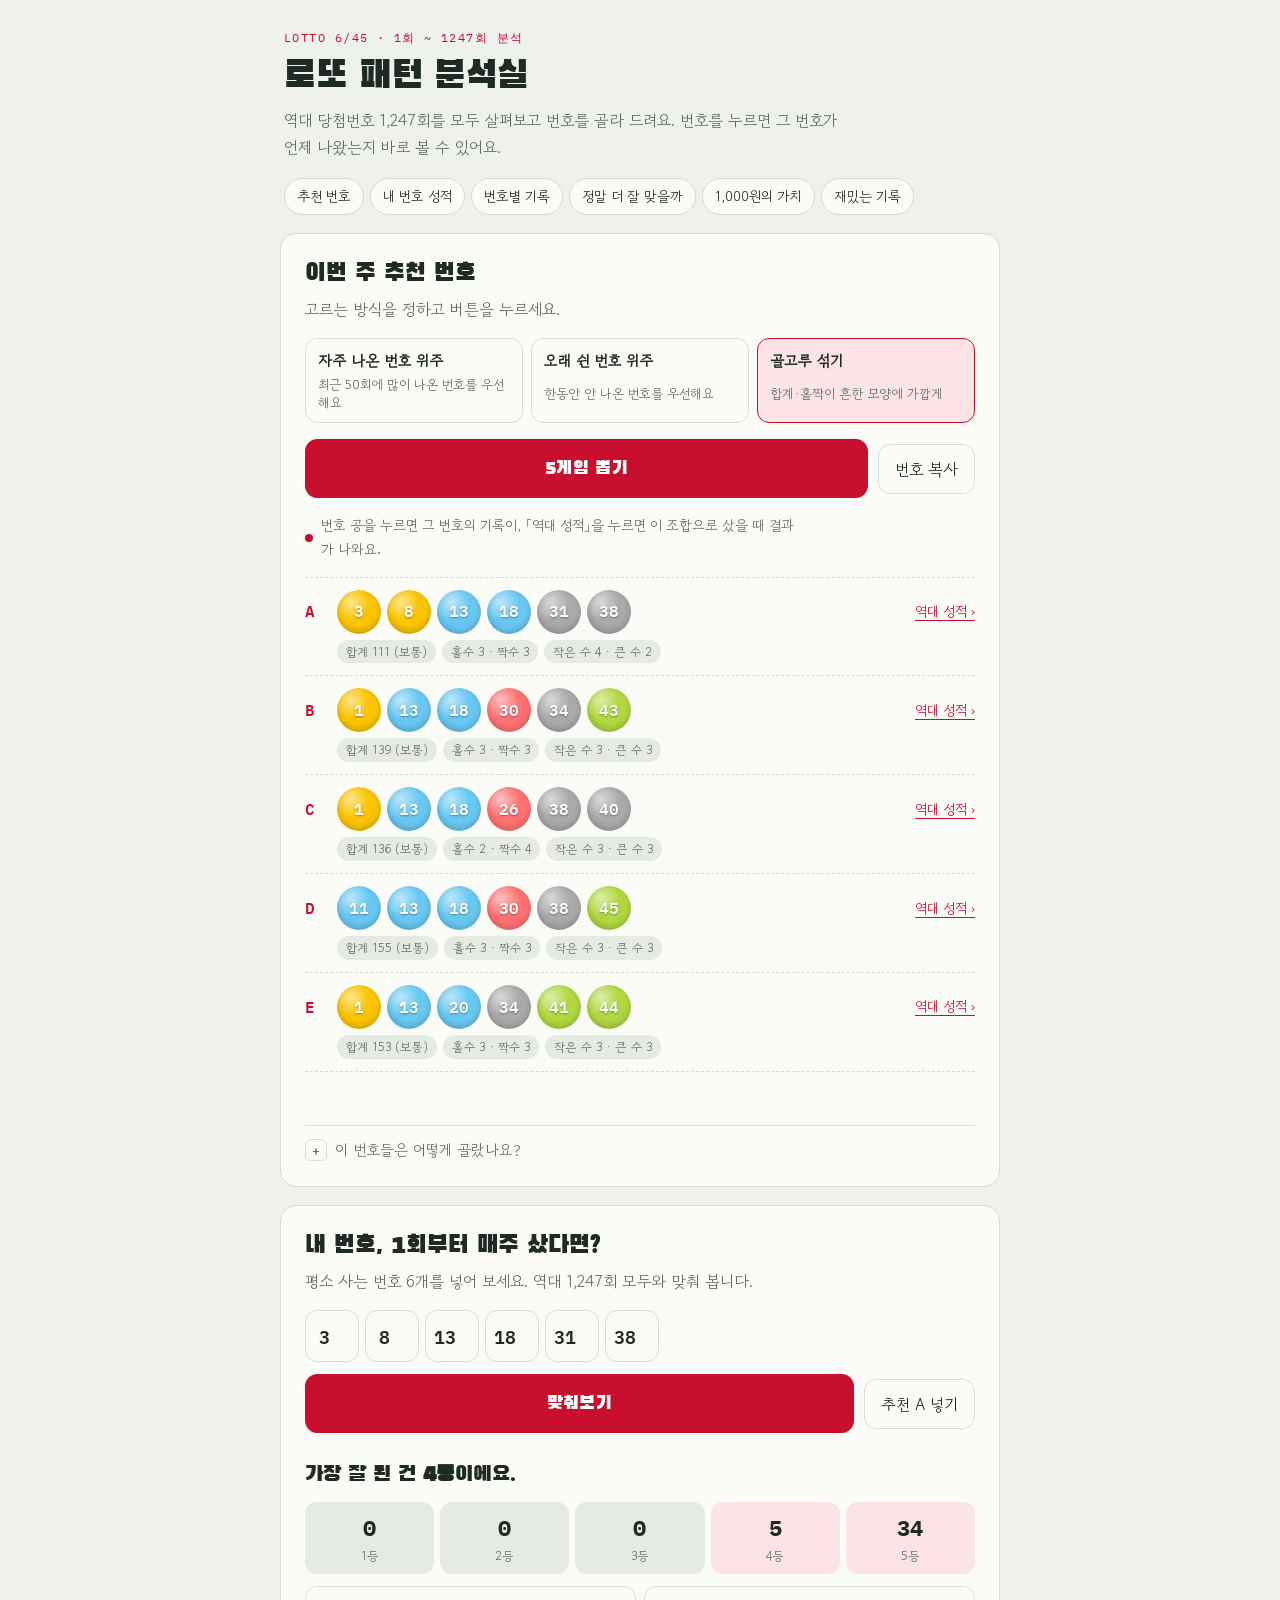
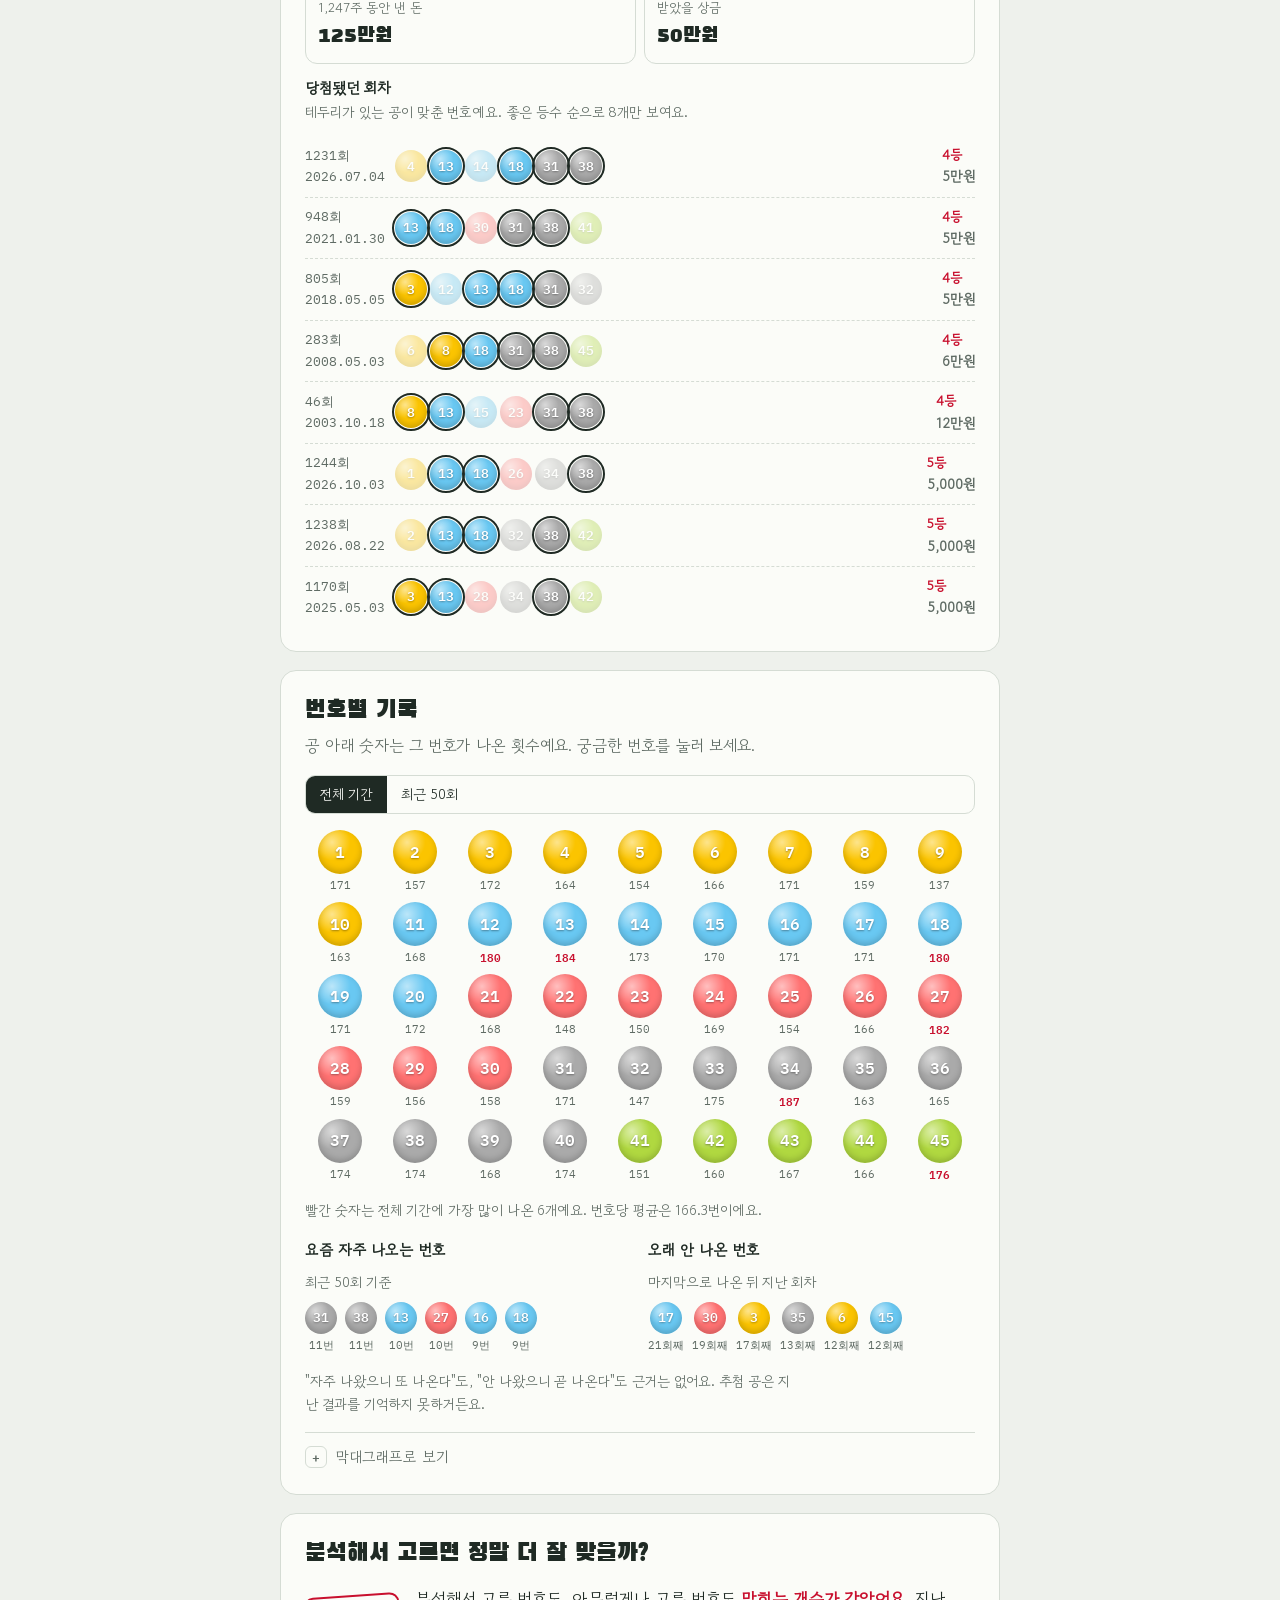
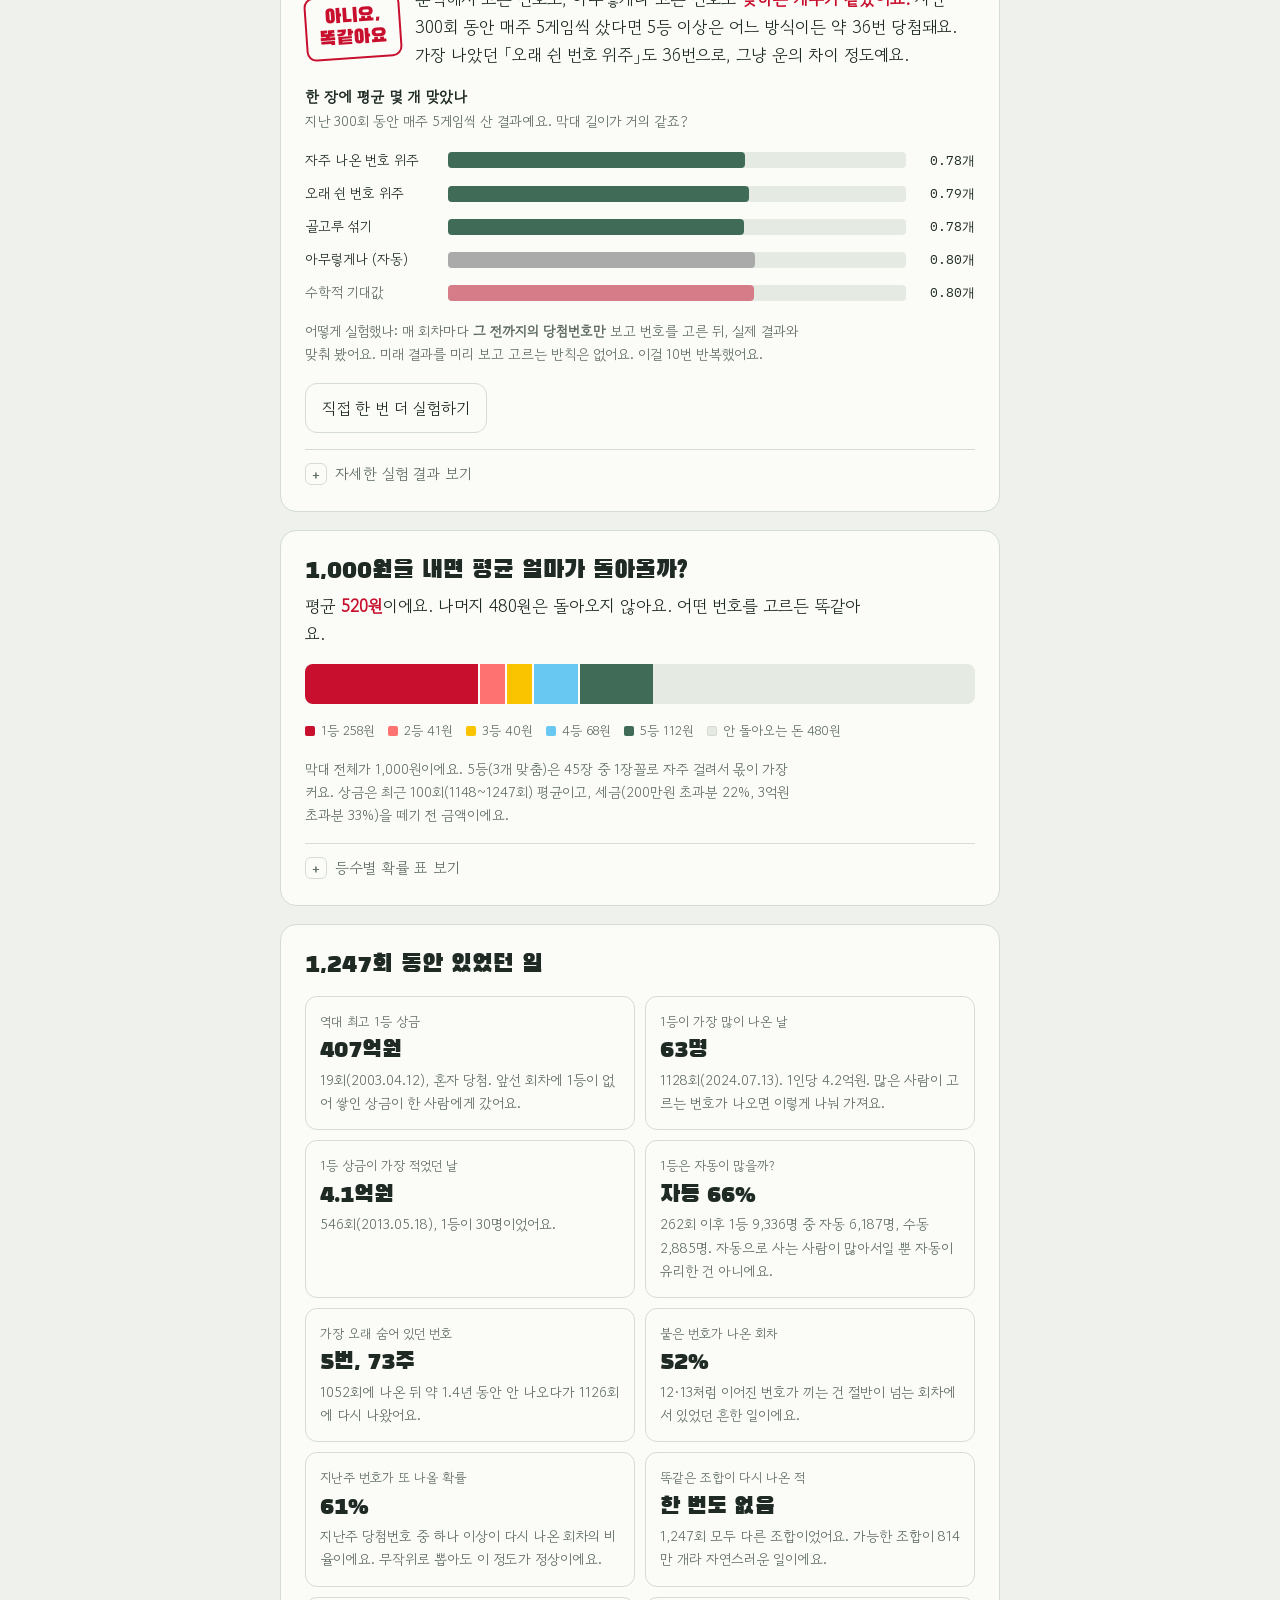
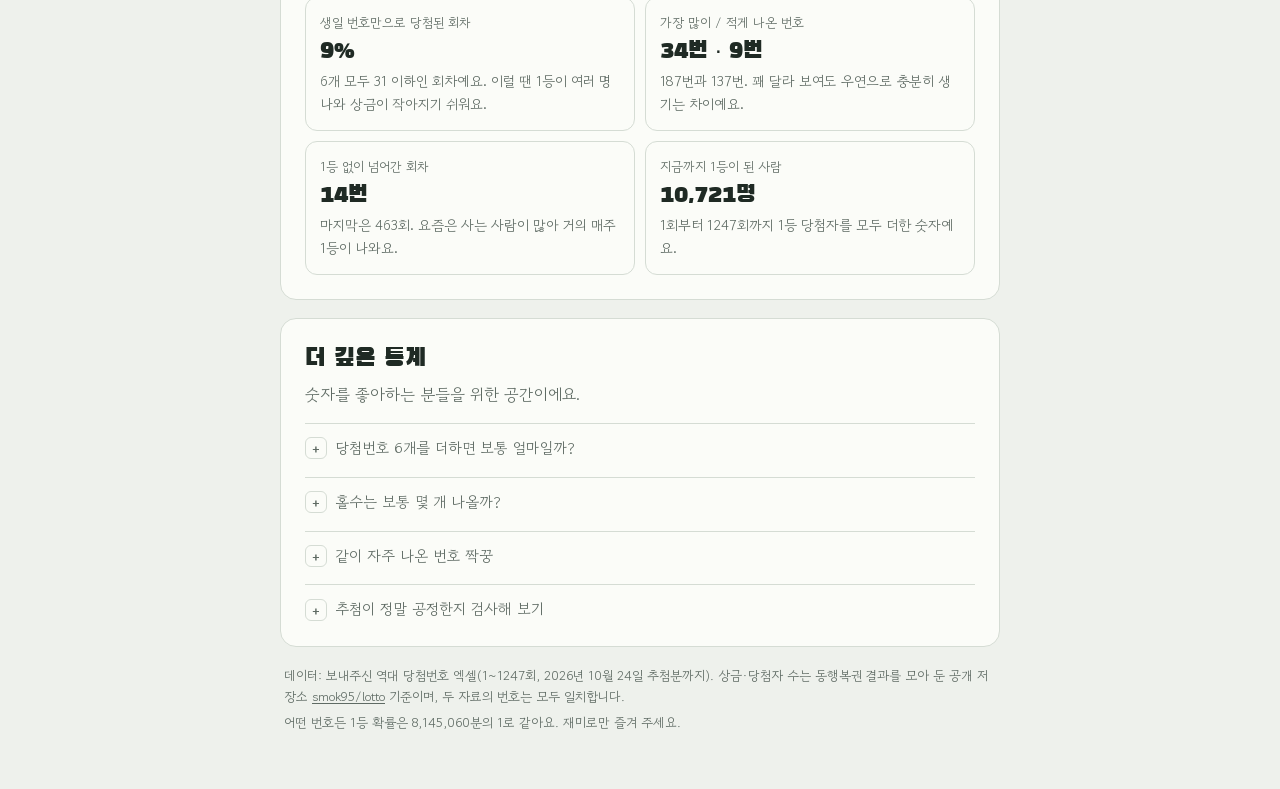
==== index.html @ dddb0ef0 "Replace lotto page with 로또 패턴 분석실 Co-Authored-By: Claude Opus 5.5 <noreply@anthropic.com>" ====
<!doctype html>
<html lang="ko">
<head>
<meta charset="utf-8">
<meta name="viewport" content="width=device-width, initial-scale=1, viewport-fit=cover">
<title>로또 패턴 분석실</title>
<link rel="preconnect" href="https://fonts.googleapis.com">
<link rel="stylesheet" href="https://fonts.googleapis.com/css2?family=Black+Han+Sans&family=Gowun+Dodum&family=IBM+Plex+Mono:wght@500;600&display=swap">
<style>
  /* Layout: one column of lottery-slip cards. 질문형 제목 → 한 줄 답 → 그림 → "자세히" 접기. 번호를 누르면 아래에서 기록 시트가 올라옴 */
  :root {
    --bg: #eef1ec;
    --paper: #fbfcf8;
    --ink: #1f2a24;
    --muted: #5f6b64;
    --line: #d5dcd4;
    --soft: #e5eae3;
    --accent: #c8102e;
    --accent-soft: #fbe3e6;
    --bar: #3f6b57;
    --band: #cfd8cf;
    --scrim: rgba(20, 26, 23, .45);
    --ball-1: #fbc400;  /* 1~10 */
    --ball-2: #69c8f2;  /* 11~20 */
    --ball-3: #ff7272;  /* 21~30 */
    --ball-4: #aaaaaa;  /* 31~40 */
    --ball-5: #b0d840;  /* 41~45 */
    --ball-ink: #ffffff;
    --font-display: "Black Han Sans", "Apple SD Gothic Neo", "Malgun Gothic", sans-serif;
    --font-body: "Gowun Dodum", "Apple SD Gothic Neo", "Malgun Gothic", sans-serif;
    --font-mono: "IBM Plex Mono", ui-monospace, Menlo, monospace;
  }
  @media (prefers-color-scheme: dark) {
    :root:not([data-theme="light"]) {
      --bg: #141a17; --paper: #1d2521; --ink: #e7ece8; --muted: #a0aca5;
      --line: #33403a; --soft: #27312c; --accent: #ff5a6e; --accent-soft: #3a2228; --bar: #7fb79b; --band: #34423b;
      --scrim: rgba(0, 0, 0, .6); color-scheme: dark;
    }
  }
  :root[data-theme="dark"] {
    --bg: #141a17; --paper: #1d2521; --ink: #e7ece8; --muted: #a0aca5;
    --line: #33403a; --soft: #27312c; --accent: #ff5a6e; --accent-soft: #3a2228; --bar: #7fb79b; --band: #34423b;
    --scrim: rgba(0, 0, 0, .6); color-scheme: dark;
  }
  * { box-sizing: border-box; }
  :root { padding-top: env(safe-area-inset-top, 0px); padding-bottom: env(safe-area-inset-bottom, 0px); }
  body { margin: 0; }
  img { max-width: 100%; }
  [hidden] { display: none !important; }
  html { scroll-behavior: smooth; }
  @media (prefers-reduced-motion: reduce) { html { scroll-behavior: auto; } }
  body {
    background: var(--bg); color: var(--ink);
    font-family: var(--font-body); font-size: 16px; line-height: 1.65;
    padding-block: 28px 56px;
    padding-left: max(16px, env(safe-area-inset-left, 0px));
    padding-right: max(16px, env(safe-area-inset-right, 0px));
  }
  main { max-width: 720px; margin: 0 auto; display: grid; gap: 18px; }
  section.card {
    background: var(--paper); border: 1px solid var(--line); border-radius: 16px;
    padding: 24px; display: grid; gap: 16px; min-width: 0; scroll-margin-top: 16px;
  }
  header.top { display: grid; gap: 8px; padding: 0 4px; }
  .eyebrow { font-family: var(--font-mono); font-size: 12px; letter-spacing: .12em; color: var(--accent); }
  h1 { font-family: var(--font-display); font-weight: 400; font-size: 38px; line-height: 1.15; margin: 0; text-wrap: balance; }
  h2 { font-family: var(--font-display); font-weight: 400; font-size: 25px; line-height: 1.25; margin: 0; text-wrap: balance; }
  h3 { font-size: 15px; margin: 0; font-weight: 700; }
  p { margin: 0; max-width: 62ch; }
  .sub { color: var(--muted); }
  .small { font-size: 14px; color: var(--muted); }
  .head { display: grid; gap: 6px; }
  .answer { font-size: 17px; }
  .answer b { color: var(--accent); }

  nav.quick { display: flex; gap: 6px; flex-wrap: wrap; padding: 0 4px; }
  nav.quick a {
    font-size: 14px; text-decoration: none; color: var(--ink); background: var(--paper);
    border: 1px solid var(--line); border-radius: 999px; padding: 6px 12px;
  }
  nav.quick a:hover { border-color: var(--ink); }

  /* 공 */
  .ball {
    width: 44px; height: 44px; border-radius: 50%; flex: none; border: 0; padding: 0;
    display: grid; place-items: center;
    font-family: var(--font-mono); font-weight: 600; font-size: 16px;
    color: var(--ball-ink); text-shadow: 0 1px 2px rgba(0,0,0,.35);
    background: radial-gradient(circle at 32% 28%, rgba(255,255,255,.55), transparent 42%), var(--c);
    box-shadow: inset 0 -3px 6px rgba(0,0,0,.18);
    font-variant-numeric: tabular-nums;
  }
  button.ball { cursor: pointer; transition: transform .12s; }
  button.ball:hover { transform: translateY(-2px); }
  button.ball:focus-visible { outline: 3px solid var(--ink); outline-offset: 2px; }
  .ball.sm { width: 32px; height: 32px; font-size: 13px; }
  .ball.lg { width: 72px; height: 72px; font-size: 28px; }
  .ball.pop { animation: pop .38s cubic-bezier(.3,1.6,.5,1) both; }
  @keyframes pop { from { transform: scale(.3) rotate(-90deg); opacity: .2; } to { transform: none; opacity: 1; } }
  @media (prefers-reduced-motion: reduce) { .ball.pop { animation: none; } button.ball { transition: none; } }
  .balls { display: flex; gap: 6px; flex-wrap: wrap; min-width: 0; }

  /* 버튼 */
  button { font: inherit; cursor: pointer; color: var(--ink); }
  .btn {
    border-radius: 12px; padding: 11px 16px; border: 1px solid var(--line); background: transparent;
  }
  .btn.primary {
    flex: 1 1 220px; background: var(--accent); border-color: var(--accent); color: #fff;
    font-family: var(--font-display); font-size: 19px; letter-spacing: .02em; padding: 13px 18px;
  }
  .btn:hover { filter: brightness(1.05); }
  .btn:disabled { opacity: .55; cursor: progress; }
  .btn:focus-visible, .link:focus-visible, .style-opt:focus-visible { outline: 3px solid var(--ink); outline-offset: 2px; }
  .controls { display: flex; gap: 10px; flex-wrap: wrap; align-items: center; }
  .link { background: none; border: 0; padding: 4px 0; color: var(--accent); font-size: 14px; text-decoration: underline; text-underline-offset: 3px; }

  /* 추천 방식 */
  .styles { display: grid; grid-template-columns: repeat(3, minmax(0, 1fr)); gap: 8px; }
  .style-opt {
    text-align: left; border: 1.5px solid var(--line); background: transparent; border-radius: 12px;
    padding: 10px 12px; display: grid; gap: 2px;
  }
  .style-opt b { font-size: 15px; }
  .style-opt span { font-size: 13px; color: var(--muted); line-height: 1.4; }
  .style-opt[aria-pressed="true"] { border-color: var(--accent); background: var(--accent-soft); }

  /* 추천 게임 */
  .tickets { display: grid; border-top: 1px dashed var(--line); }
  .ticket { display: grid; grid-template-columns: 22px 1fr auto; gap: 6px 10px; align-items: center; padding: 12px 0; border-bottom: 1px dashed var(--line); }
  .ticket .tag { font-family: var(--font-mono); font-weight: 600; color: var(--accent); }
  .ticket .meta { grid-column: 2 / -1; display: flex; gap: 6px; flex-wrap: wrap; }
  .chip { font-size: 12px; color: var(--muted); background: var(--soft); border-radius: 999px; padding: 2px 9px; font-variant-numeric: tabular-nums; }
  .hint { font-size: 14px; color: var(--muted); display: flex; gap: 8px; align-items: center; }
  .hint::before { content: ""; width: 8px; height: 8px; border-radius: 50%; background: var(--accent); flex: none; }
  .toast { font-size: 14px; color: var(--muted); min-height: 1.5em; }

  details { border-top: 1px solid var(--line); padding-top: 12px; }
  details > summary { cursor: pointer; font-size: 15px; color: var(--muted); list-style: none; display: flex; align-items: center; gap: 8px; }
  details > summary::-webkit-details-marker { display: none; }
  details > summary::before { content: "+"; font-family: var(--font-mono); font-weight: 600; width: 20px; height: 20px; border: 1px solid var(--line); border-radius: 6px; display: grid; place-items: center; font-size: 13px; }
  details[open] > summary::before { content: "−"; }
  details > summary:focus-visible { outline: 3px solid var(--ink); outline-offset: 2px; border-radius: 4px; }
  details .inner { display: grid; gap: 14px; padding-top: 14px; }
  ul.rules { margin: 0; padding-left: 20px; display: grid; gap: 2px; font-size: 15px; }

  /* 내 번호 */
  .inputs { display: flex; gap: 6px; flex-wrap: wrap; }
  .inputs input {
    width: 54px; font: 600 18px var(--font-mono); text-align: center; padding: 10px 4px;
    border: 1px solid var(--line); border-radius: 12px; background: var(--paper); color: var(--ink);
  }
  .inputs input:focus-visible { outline: 3px solid var(--ink); outline-offset: 1px; }
  .err { color: var(--accent); font-size: 14px; }

  /* 성적표 (내 번호 · 조합 시트 공용) */
  .report { display: grid; gap: 12px; }
  .report .big { font-family: var(--font-display); font-size: 22px; line-height: 1.3; }
  .tiers { display: grid; grid-template-columns: repeat(5, minmax(0, 1fr)); gap: 6px; }
  .tiers div { background: var(--soft); border-radius: 12px; padding: 8px 4px; display: grid; justify-items: center; }
  .tiers div.on { background: var(--accent-soft); }
  .tiers b { font-family: var(--font-mono); font-size: 22px; font-variant-numeric: tabular-nums; }
  .tiers span { font-size: 12px; color: var(--muted); }
  .money { display: grid; grid-template-columns: 1fr 1fr; gap: 8px; }
  .money div { border: 1px solid var(--line); border-radius: 12px; padding: 10px 12px; display: grid; }
  .money span { font-size: 13px; color: var(--muted); }
  .money b { font-family: var(--font-display); font-size: 21px; font-weight: 400; }
  .hist { display: grid; gap: 0; }
  .hist .row { display: grid; grid-template-columns: auto 1fr auto; gap: 10px; align-items: center; padding: 8px 0; border-bottom: 1px dashed var(--line); font-size: 14px; }
  .hist .row:last-child { border-bottom: 0; }
  .hist .when { font-family: var(--font-mono); font-size: 13px; color: var(--muted); white-space: nowrap; font-variant-numeric: tabular-nums; }
  .hist .rk { font-size: 13px; font-weight: 700; color: var(--accent); white-space: nowrap; }
  .hist .balls { gap: 3px; }
  .ball.hitm { outline: 2.5px solid var(--ink); outline-offset: 1px; }
  .ball.dim { opacity: .35; }

  /* 번호판 */
  .board { display: grid; grid-template-columns: repeat(9, minmax(0, 1fr)); gap: 8px 4px; }
  .cell { display: grid; justify-items: center; gap: 2px; }
  .cell small { font-family: var(--font-mono); font-size: 11px; color: var(--muted); font-variant-numeric: tabular-nums; }
  .cell small.up { color: var(--accent); font-weight: 600; }
  .seg { display: inline-flex; border: 1px solid var(--line); border-radius: 10px; overflow: hidden; }
  .seg button { border: 0; background: transparent; padding: 7px 14px; font-size: 14px; }
  .seg button[aria-pressed="true"] { background: var(--ink); color: var(--paper); }
  .seg button:focus-visible { outline: 3px solid var(--accent); outline-offset: -3px; }
  .two { display: grid; grid-template-columns: 1fr 1fr; gap: 16px; }
  .two > div { display: grid; gap: 8px; align-content: start; min-width: 0; }
  .numlist { display: flex; gap: 8px; flex-wrap: wrap; }
  .numlist .item { display: grid; justify-items: center; gap: 2px; }
  .numlist .item span { font-family: var(--font-mono); font-size: 11px; color: var(--muted); font-variant-numeric: tabular-nums; }

  /* 비교 막대 */
  .verdict { display: grid; grid-template-columns: auto 1fr; gap: 14px; align-items: center; }
  .stamp {
    font-family: var(--font-display); color: var(--accent); font-size: 20px; line-height: 1.1;
    border: 2.5px solid var(--accent); border-radius: 10px; padding: 8px 12px; transform: rotate(-4deg); text-align: center;
  }
  .bars { display: grid; gap: 10px; }
  .bars .b { display: grid; grid-template-columns: 9.5em 1fr 4.2em; gap: 10px; align-items: center; font-size: 14px; }
  .bars .track { height: 16px; background: var(--soft); border-radius: 4px; overflow: hidden; }
  .bars .fill { height: 100%; background: var(--bar); border-radius: 0 4px 4px 0; }
  .bars .b.rand .fill { background: var(--ball-4); }
  .bars .v { font-family: var(--font-mono); font-size: 13px; text-align: right; font-variant-numeric: tabular-nums; }
  .progress { height: 4px; background: var(--soft); border-radius: 2px; overflow: hidden; }
  .progress i { display: block; height: 100%; width: 0; background: var(--accent); transition: width .1s; }

  /* 1,000원 */
  .won-bar { display: flex; height: 40px; border-radius: 8px; overflow: hidden; background: var(--soft); }
  .won-bar i { display: block; height: 100%; }
  .won-bar i + i { border-left: 2px solid var(--paper); }
  .won-legend { display: flex; flex-wrap: wrap; gap: 4px 14px; font-size: 13px; color: var(--muted); }
  .won-legend span { display: inline-flex; gap: 6px; align-items: center; }
  .won-legend i { width: 10px; height: 10px; border-radius: 2px; background: var(--c); }

  /* 기록 카드 */
  .facts { display: grid; grid-template-columns: repeat(2, minmax(0, 1fr)); gap: 10px; }
  .fact { border: 1px solid var(--line); border-radius: 12px; padding: 14px; display: grid; gap: 4px; align-content: start; }
  .fact .k { font-size: 13px; color: var(--muted); }
  .fact .v { font-family: var(--font-display); font-size: 24px; line-height: 1.2; }
  .fact p { font-size: 14px; color: var(--muted); }

  /* 표·차트 */
  .tbl-wrap { overflow-x: auto; }
  table { border-collapse: collapse; width: 100%; font-size: 14px; min-width: 480px; }
  th, td { padding: 8px 10px; text-align: right; border-bottom: 1px solid var(--line); font-variant-numeric: tabular-nums; white-space: nowrap; }
  th:first-child, td:first-child { text-align: left; }
  th { font-size: 12px; font-weight: 500; color: var(--muted); }
  tr.muted td { color: var(--muted); }
  .chart { width: 100%; height: auto; display: block; overflow: visible; }
  .chart text { fill: var(--muted); font-family: var(--font-mono); font-size: 11px; }
  .chart .lbl { fill: var(--ink); font-family: var(--font-body); font-size: 13px; }
  .chart .grid { stroke: var(--line); stroke-width: 1; }
  .chart .ref { stroke: var(--accent); stroke-width: 1.5; stroke-dasharray: 4 3; }
  .chart .band { fill: var(--band); }
  .chart .dot { fill: var(--bar); stroke: var(--paper); stroke-width: 2; }
  .chart .dot.new { fill: var(--accent); }
  .chart .mean { stroke: var(--ink); stroke-width: 2; }
  .chart .hit { fill: transparent; }
  .chart .barm { fill: var(--bar); }
  .chart .barm.out { fill: var(--band); }
  .legend { display: flex; flex-wrap: wrap; gap: 6px 14px; font-size: 13px; color: var(--muted); }
  .legend span { display: inline-flex; align-items: center; gap: 6px; }
  .legend i { width: 10px; height: 10px; border-radius: 50%; background: var(--c); display: inline-block; }
  .legend i.sq { border-radius: 2px; }
  .stat { display: flex; gap: 22px; flex-wrap: wrap; }
  .stat div { display: grid; }
  .stat b { font-family: var(--font-mono); font-size: 24px; font-weight: 600; font-variant-numeric: tabular-nums; }
  .stat span { font-size: 13px; color: var(--muted); }
  .pairs { display: grid; gap: 6px; }
  .pairs .pr { display: flex; align-items: center; gap: 6px; font-size: 13px; color: var(--muted); }

  /* 기록 시트 */
  .scrim { position: fixed; inset: 0; background: var(--scrim); z-index: 30; display: grid; align-items: end; justify-items: center; }
  .sheet {
    background: var(--paper); width: min(560px, 100%); max-height: 86vh; overflow-y: auto;
    border-radius: 20px 20px 0 0; border: 1px solid var(--line); border-bottom: 0;
    padding: 20px 20px calc(24px + env(safe-area-inset-bottom, 0px));
    padding-left: max(20px, env(safe-area-inset-left, 0px)); padding-right: max(20px, env(safe-area-inset-right, 0px));
    display: grid; gap: 16px; animation: up .22s ease-out both;
  }
  @keyframes up { from { transform: translateY(40px); opacity: 0; } to { transform: none; opacity: 1; } }
  @media (prefers-reduced-motion: reduce) { .sheet { animation: none; } }
  @media (min-width: 640px) { .scrim { align-items: center; } .sheet { border-radius: 20px; border-bottom: 1px solid var(--line); } }
  .sheet-head { display: grid; grid-template-columns: 1fr auto; gap: 12px; align-items: start; }
  .close { border: 1px solid var(--line); background: transparent; border-radius: 10px; width: 38px; height: 38px; font-size: 20px; line-height: 1; }
  .close:focus-visible { outline: 3px solid var(--ink); outline-offset: 2px; }
  .kv { display: grid; grid-template-columns: repeat(3, minmax(0, 1fr)); gap: 8px; }
  .kv div { background: var(--soft); border-radius: 12px; padding: 10px; display: grid; gap: 2px; }
  .kv b { font-family: var(--font-display); font-size: 22px; font-weight: 400; line-height: 1.2; }
  .kv span { font-size: 12px; color: var(--muted); }
  .spark { display: grid; grid-template-columns: repeat(50, 1fr); gap: 2px; height: 22px; }
  .spark i { background: var(--soft); border-radius: 2px; }
  .spark i.on { background: var(--accent); }

  #tip {
    position: fixed; pointer-events: none; z-index: 40; background: var(--ink); color: var(--paper);
    font-size: 12px; padding: 6px 9px; border-radius: 6px; font-family: var(--font-mono); white-space: nowrap;
  }
  footer { font-size: 13px; color: var(--muted); display: grid; gap: 4px; padding: 0 4px; }
  footer a { color: inherit; }

  @media (max-width: 560px) {
    section.card { padding: 20px 16px; }
    h1 { font-size: 31px; }
    h2 { font-size: 22px; }
    .ball { width: 36px; height: 36px; font-size: 14px; }
    .ball.sm { width: 28px; height: 28px; font-size: 12px; }
    .ball.lg { width: 60px; height: 60px; font-size: 24px; }
    .balls { gap: 4px; }
    .styles { grid-template-columns: 1fr; }
    .ticket { grid-template-columns: 18px 1fr; }
    .ticket .more { grid-column: 2; justify-self: start; }
    .two, .facts { grid-template-columns: 1fr; }
    .verdict { grid-template-columns: 1fr; }
    .stamp { justify-self: start; }
    .tiers { gap: 4px; }
    .tiers b { font-size: 19px; }
    .inputs input { width: 46px; }
    .board { gap: 6px 2px; }
    .board .ball { width: 32px; height: 32px; font-size: 13px; }
    .bars .b { grid-template-columns: 7.5em 1fr 3.8em; gap: 8px; }
    .kv b { font-size: 19px; }
  }
</style>

</head>
<body>
<main>
  <header class="top">
    <span class="eyebrow">LOTTO 6/45 · 1회 ~ <span id="last-no"></span>회 분석</span>
    <h1>로또 패턴 분석실</h1>
    <p class="sub">역대 당첨번호 <span id="draw-count"></span>회를 모두 살펴보고 번호를 골라 드려요. 번호를 누르면 그 번호가 언제 나왔는지 바로 볼 수 있어요.</p>
  </header>

  <nav class="quick" aria-label="바로가기">
    <a href="#pick">추천 번호</a>
    <a href="#mine">내 번호 성적</a>
    <a href="#board">번호별 기록</a>
    <a href="#really">정말 더 잘 맞을까</a>
    <a href="#money">1,000원의 가치</a>
    <a href="#facts-sec">재밌는 기록</a>
  </nav>

  <!-- 추천 -->
  <section class="card" id="pick" aria-labelledby="h-pick">
    <div class="head">
      <h2 id="h-pick">이번 주 추천 번호</h2>
      <p class="sub">고르는 방식을 정하고 버튼을 누르세요.</p>
    </div>
    <div class="styles" id="styles" role="group" aria-label="추천 방식"></div>
    <div class="controls">
      <button class="btn primary" id="btn-rec" type="button">5게임 뽑기</button>
      <button class="btn" id="btn-copy" type="button">번호 복사</button>
    </div>
    <p class="hint">번호 공을 누르면 그 번호의 기록이, 「역대 성적」을 누르면 이 조합으로 샀을 때 결과가 나와요.</p>
    <div class="tickets" id="tickets"></div>
    <p class="toast" id="toast" aria-live="polite"></p>
    <details>
      <summary>이 번호들은 어떻게 골랐나요?</summary>
      <div class="inner">
        <p>먼저 번호 조합 1,500개를 무작위로 만듭니다. 그중 아래처럼 <b>많은 사람이 고르는 모양</b>은 뺍니다. 당첨 확률은 똑같지만, 당첨되면 1등 상금을 여러 명이 나눠 가져서 받는 돈이 줄어들기 때문이에요.</p>
        <ul class="rules">
          <li>6개 모두 31 이하 (생일·날짜로 고른 번호)</li>
          <li>1, 2, 3처럼 3개 이상 이어진 번호</li>
          <li>한두 구간(1~10, 11~20 …)에만 몰린 번호</li>
          <li>5, 10, 15처럼 일정한 간격의 번호</li>
        </ul>
        <p>남은 조합에 고르는 방식에 맞게 점수를 매겨 상위 5개를 고릅니다. 5게임끼리 번호가 너무 많이 겹치지 않게 했어요.</p>
      </div>
    </details>
  </section>

  <!-- 내 번호 -->
  <section class="card" id="mine" aria-labelledby="h-mine">
    <div class="head">
      <h2 id="h-mine">내 번호, 1회부터 매주 샀다면?</h2>
      <p class="sub">평소 사는 번호 6개를 넣어 보세요. 역대 <span class="cnt"></span>회 모두와 맞춰 봅니다.</p>
    </div>
    <form id="check-form" class="report">
      <div class="inputs" id="check-inputs"></div>
      <div class="controls">
        <button class="btn primary" type="submit">맞춰보기</button>
        <button class="btn" type="button" id="btn-use-a">추천 A 넣기</button>
      </div>
      <p class="err" id="check-err" aria-live="polite"></p>
    </form>
    <div id="check-result"></div>
  </section>

  <!-- 번호판 -->
  <section class="card" id="board" aria-labelledby="h-board">
    <div class="head">
      <h2 id="h-board">번호별 기록</h2>
      <p class="sub">공 아래 숫자는 그 번호가 나온 횟수예요. 궁금한 번호를 눌러 보세요.</p>
    </div>
    <div class="seg" id="board-seg" role="group" aria-label="기간">
      <button type="button" data-k="all" aria-pressed="true">전체 기간</button>
      <button type="button" data-k="recent" aria-pressed="false">최근 50회</button>
    </div>
    <div class="board" id="board-grid"></div>
    <p class="small" id="board-note"></p>
    <div class="two">
      <div><h3>요즘 자주 나오는 번호</h3><p class="small">최근 50회 기준</p><div class="numlist" id="hot"></div></div>
      <div><h3>오래 안 나온 번호</h3><p class="small">마지막으로 나온 뒤 지난 회차</p><div class="numlist" id="cold"></div></div>
    </div>
    <p class="small">"자주 나왔으니 또 나온다"도, "안 나왔으니 곧 나온다"도 근거는 없어요. 추첨 공은 지난 결과를 기억하지 못하거든요.</p>
    <details id="freq-details">
      <summary>막대그래프로 보기</summary>
      <div class="inner">
        <svg class="chart" id="freq-chart" role="img" aria-label="번호별 출현 횟수 막대그래프"></svg>
        <div class="legend">
          <span style="--c:var(--ball-1)"><i></i>1~10</span>
          <span style="--c:var(--ball-2)"><i></i>11~20</span>
          <span style="--c:var(--ball-3)"><i></i>21~30</span>
          <span style="--c:var(--ball-4)"><i></i>31~40</span>
          <span style="--c:var(--ball-5)"><i></i>41~45</span>
          <span><i class="sq" style="--c:var(--accent);width:14px;height:2px"></i>평균</span>
        </div>
      </div>
    </details>
  </section>

  <!-- 백테스트 -->
  <section class="card" id="really" aria-labelledby="h-really">
    <div class="head">
      <h2 id="h-really">분석해서 고르면 정말 더 잘 맞을까?</h2>
    </div>
    <div class="verdict">
      <div class="stamp">아니요,<br>똑같아요</div>
      <p class="answer" id="really-answer"></p>
    </div>
    <div>
      <h3>한 장에 평균 몇 개 맞았나</h3>
      <p class="small">지난 300회 동안 매주 5게임씩 산 결과예요. 막대 길이가 거의 같죠?</p>
    </div>
    <div class="bars" id="bars"></div>
    <p class="small">어떻게 실험했나: 매 회차마다 <b>그 전까지의 당첨번호만</b> 보고 번호를 고른 뒤, 실제 결과와 맞춰 봤어요. 미래 결과를 미리 보고 고르는 반칙은 없어요. 이걸 <span id="run-count"></span>번 반복했어요.</p>
    <div class="progress" id="bt-prog" hidden><i></i></div>
    <div class="controls">
      <button class="btn" id="btn-bt" type="button">직접 한 번 더 실험하기</button>
      <span class="small" id="bt-status"></span>
    </div>
    <details id="bt-details">
      <summary>자세한 실험 결과 보기</summary>
      <div class="inner">
        <p class="small">점 하나가 실험 한 번이에요. 회색 띠는 아무렇게나 산 사람 300명 가운데 90%가 들어간 범위인데, 분석 결과도 대부분 이 안에 있어요.</p>
        <svg class="chart" id="bt-chart" role="img" aria-label="전략별 5등 이상 당첨 횟수와 무작위 구매자 범위"></svg>
        <div class="tbl-wrap">
          <table>
            <thead><tr><th>방식</th><th>장당 평균 일치</th><th>300회 중 5등 이상</th><th>4등 이상 (전체 실험)</th><th>돌려받은 비율</th></tr></thead>
            <tbody id="bt-body"></tbody>
          </table>
        </div>
        <p class="small">돌려받은 비율은 산 금액 중 상금으로 돌아온 비율의 중앙값이에요. 3등 한 번만 걸려도 100%를 넘기 때문에 평균 대신 중앙값을 썼어요.</p>
      </div>
    </details>
  </section>

  <!-- 1,000원 -->
  <section class="card" id="money" aria-labelledby="h-money">
    <div class="head">
      <h2 id="h-money">1,000원을 내면 평균 얼마가 돌아올까?</h2>
      <p class="answer" id="money-answer"></p>
    </div>
    <div class="won-bar" id="won-bar" role="img" aria-label="1,000원 중 등수별 기대 금액"></div>
    <div class="won-legend" id="won-legend"></div>
    <p class="small" id="money-note"></p>
    <details>
      <summary>등수별 확률 표 보기</summary>
      <div class="inner">
        <div class="tbl-wrap">
          <table>
            <thead><tr><th>등수</th><th>맞춰야 하는 것</th><th>확률</th><th>평균 상금</th><th>1,000원당</th></tr></thead>
            <tbody id="odds-body"></tbody>
          </table>
        </div>
      </div>
    </details>
  </section>

  <!-- 기록 -->
  <section class="card" id="facts-sec" aria-labelledby="h-facts">
    <div class="head">
      <h2 id="h-facts"><span class="cnt"></span>회 동안 있었던 일</h2>
    </div>
    <div class="facts" id="facts"></div>
  </section>

  <!-- 깊은 통계 -->
  <section class="card" aria-labelledby="h-deep">
    <div class="head">
      <h2 id="h-deep">더 깊은 통계</h2>
      <p class="sub">숫자를 좋아하는 분들을 위한 공간이에요.</p>
    </div>
    <details id="sum-details">
      <summary>당첨번호 6개를 더하면 보통 얼마일까?</summary>
      <div class="inner">
        <svg class="chart" id="sum-chart" role="img" aria-label="당첨번호 합계 분포"></svg>
        <p class="small" id="sum-note"></p>
      </div>
    </details>
    <details id="odd-details">
      <summary>홀수는 보통 몇 개 나올까?</summary>
      <div class="inner">
        <svg class="chart" id="odd-chart" role="img" aria-label="홀수 개수 분포"></svg>
        <p class="small">홀수 3개·짝수 3개가 가장 흔해요. 이것도 그런 조합의 가짓수가 가장 많아서 생기는 자연스러운 결과예요.</p>
      </div>
    </details>
    <details>
      <summary>같이 자주 나온 번호 짝꿍</summary>
      <div class="inner">
        <div class="pairs" id="pairs"></div>
        <p class="small">번호 두 개가 함께 나올 기대 횟수는 약 <span id="exp-pair"></span>회예요. 990개 짝이 있다 보니 우연히 많이 나온 짝도 생깁니다.</p>
      </div>
    </details>
    <details>
      <summary>추첨이 정말 공정한지 검사해 보기</summary>
      <div class="inner">
        <div class="stat" id="chi-stat"></div>
        <p class="small" id="chi-text"></p>
      </div>
    </details>
  </section>

  <footer>
    <span>데이터: 보내주신 역대 당첨번호 엑셀(1~<span class="cnt-no"></span>회, <span id="last-date"></span> 추첨분까지). 상금·당첨자 수는 동행복권 결과를 모아 둔 공개 저장소 <a href="https://github.com/smok95/lotto" target="_blank" rel="noopener">smok95/lotto</a> 기준이며, 두 자료의 번호는 모두 일치합니다.</span>
    <span>어떤 번호든 1등 확률은 8,145,060분의 1로 같아요. 재미로만 즐겨 주세요.</span>
  </footer>
</main>

<div class="scrim" id="scrim" hidden>
  <div class="sheet" id="sheet" role="dialog" aria-modal="true" aria-labelledby="sheet-title" tabindex="-1"></div>
</div>
<div id="tip" hidden></div>

<script>
// ===== 분석 엔진 (브라우저/Node 공용) =====
const Engine = (() => {
  // 데이터 파싱: 번호6 + 보너스 + 1~5등 상금
  function parse(raw) {
    return raw.split('|').map((r, i) => {
      const v = r.split(' ').map(Number);
      return { no: i + 1, nums: v.slice(0, 6), bonus: v[6], prizes: v.slice(7, 12) };
    });
  }

  // 재현 가능한 난수 (mulberry32)
  function rng(seed) {
    let a = seed >>> 0;
    return () => {
      a = (a + 0x6D2B79F5) >>> 0;
      let t = a;
      t = Math.imul(t ^ (t >>> 15), t | 1);
      t ^= t + Math.imul(t ^ (t >>> 7), t | 61);
      return ((t ^ (t >>> 14)) >>> 0) / 4294967296;
    };
  }

  // 섞인 상태를 이어 쓰는 공용 풀 (부분 셔플이라 매번 초기화할 필요 없음)
  const POOL = Array.from({ length: 45 }, (_, i) => i + 1);
  function randomTicket(rand) {
    for (let i = 0; i < 6; i++) {
      const j = i + Math.floor(rand() * (45 - i));
      const tmp = POOL[i]; POOL[i] = POOL[j]; POOL[j] = tmp;
    }
    return POOL.slice(0, 6).sort((a, b) => a - b);
  }

  const pairIdx = (a, b) => a * 46 + b; // a < b

  // 조합 모양 특징
  function shape(t) {
    let sum = 0, odd = 0, low = 0, consec = 0, run = 1, maxRun = 1;
    let dec = 0;
    for (let i = 0; i < 6; i++) {
      sum += t[i];
      if (t[i] % 2) odd++;
      if (t[i] <= 22) low++;
      dec |= 1 << Math.floor((t[i] - 1) / 10);
      if (i && t[i] === t[i - 1] + 1) { consec++; run++; maxRun = Math.max(maxRun, run); } else run = 1;
    }
    return { sum, odd, low, consec, maxRun, decades: (dec & 1) + (dec >> 1 & 1) + (dec >> 2 & 1) + (dec >> 3 & 1) + (dec >> 4 & 1), max: t[5] };
  }

  // 당첨 시 나눠 갖는 사람이 많아지는 '인기 패턴' 거르기
  function antiSplitReason(t) {
    const s = shape(t);
    if (s.max <= 31) return '모두 31 이하(생일 번호)';
    if (s.maxRun >= 3) return '3연속 번호';
    if (s.decades <= 2) return '두 구간 이하에 몰림';
    const d = t[1] - t[0];
    if (t.every((x, i) => !i || x - t[i - 1] === d)) return '등차 수열';
    if (t.every(x => x % 5 === 0 || x % 7 === 0)) return '배수 패턴';
    return null;
  }

  // 학습: draws[0..end) 로 통계 만들기
  function train(draws, end, recentN = 50) {
    const freq = new Float64Array(46), recent = new Float64Array(46), last = new Int32Array(46).fill(-1);
    const pair = new Float64Array(46 * 46);
    const sumHist = new Float64Array(256), oddHist = new Float64Array(7), lowHist = new Float64Array(7), conHist = new Float64Array(6);
    for (let i = 0; i < end; i++) {
      const t = draws[i].nums;
      for (let a = 0; a < 6; a++) {
        freq[t[a]]++; last[t[a]] = i;
        if (i >= end - recentN) recent[t[a]]++;
        for (let b = a + 1; b < 6; b++) pair[pairIdx(t[a], t[b])]++;
      }
      const s = shape(t);
      sumHist[s.sum]++; oddHist[s.odd]++; lowHist[s.low]++; conHist[Math.min(s.consec, 5)]++;
    }
    const z = arr => {
      let m = 0, v = 0;
      for (let n = 1; n <= 45; n++) m += arr[n];
      m /= 45;
      for (let n = 1; n <= 45; n++) v += (arr[n] - m) ** 2;
      const sd = Math.sqrt(v / 45) || 1;
      const out = new Float64Array(46);
      for (let n = 1; n <= 45; n++) out[n] = (arr[n] - m) / sd;
      return out;
    };
    const gap = new Float64Array(46);
    for (let n = 1; n <= 45; n++) gap[n] = last[n] < 0 ? end : end - 1 - last[n];
    // 합계는 ±10 구간으로 부드럽게
    const sumSmooth = new Float64Array(256);
    for (let s = 21; s <= 255; s++) { let c = 0; for (let k = -10; k <= 10; k++) c += sumHist[s + k] || 0; sumSmooth[s] = c; }
    const expPair = end * 15 / 990;
    // 모양 점수용 로그확률 표
    const N = end || 1, lp = x => Math.log((x + 1) / (N + 7));
    const sumLP = sumSmooth.map(c => lp(c / 21 * 7)), oddLP = oddHist.map(lp), lowLP = lowHist.map(lp), conLP = conHist.map(lp);
    return { end, freq, recent, gap, zAll: z(freq), zRecent: z(recent), zGap: z(gap), pair, expPair,
             sumHist, oddHist, lowHist, conHist, sumLP, oddLP, lowLP, conLP, numW: {} };
  }

  const STRATEGIES = {
    hot:     { label: '핫 번호형',  desc: '최근 50회에 자주 나온 번호에 가중치', w: { all: .3, recent: .7, gap: 0 },  pair: .5, shape: 1 },
    cold:    { label: '반등형',     desc: '오래 안 나온 번호가 "나올 차례"라고 가정', w: { all: 0, recent: -.3, gap: .7 }, pair: .2, shape: 1 },
    balance: { label: '균형형',     desc: '합계·홀짝·고저가 역대 분포의 중앙에 가깝게', w: { all: .2, recent: .1, gap: 0 },  pair: .3, shape: 2 },
  };

  function numWeights(st, key) {
    if (!st.numW[key]) {
      const w = STRATEGIES[key].w, out = new Float64Array(46);
      for (let n = 1; n <= 45; n++) out[n] = w.all * st.zAll[n] + w.recent * st.zRecent[n] + w.gap * st.zGap[n];
      st.numW[key] = out;
    }
    return st.numW[key];
  }

  function score(t, st, key) {
    const S = STRATEGIES[key], nw = numWeights(st, key);
    let num = 0, pr = 0;
    for (let a = 0; a < 6; a++) {
      num += nw[t[a]];
      for (let b = a + 1; b < 6; b++) pr += st.pair[pairIdx(t[a], t[b])] - st.expPair;
    }
    const s = shape(t);
    const sh = (st.sumLP[s.sum] + st.oddLP[s.odd] + st.lowLP[s.low] + st.conLP[Math.min(s.consec, 5)]) / 4;
    const pairZ = pr / Math.sqrt(15 * Math.max(st.expPair, 1));
    return { total: num / 6 + S.pair * pairZ + S.shape * sh, num: num / 6, pair: pairZ, shape: sh, s };
  }

  // 후보를 많이 만들어 거르고 점수 순으로 고르기 (게임끼리 3개 넘게 겹치지 않게)
  function recommend(st, key, rand, games = 5, candidates = 1500) {
    const pool = [];
    for (let i = 0; i < candidates; i++) {
      const t = randomTicket(rand);
      if (antiSplitReason(t)) continue;
      pool.push({ t, sc: score(t, st, key) });
    }
    pool.sort((a, b) => b.sc.total - a.sc.total);
    const out = [];
    for (const c of pool) {
      if (out.every(o => o.t.filter(x => c.t.includes(x)).length <= 3)) out.push(c);
      if (out.length === games) break;
    }
    return out;
  }

  // 등수: 1~5, 0 = 낙첨
  function rank(t, d) {
    const m = t.filter(x => d.nums.includes(x)).length;
    if (m === 6) return 1;
    if (m === 5) return t.includes(d.bonus) ? 2 : 3;
    if (m === 4) return 4;
    if (m === 3) return 5;
    return 0;
  }
  const matches = (t, d) => t.filter(x => d.nums.includes(x)).length;
  const prizeOf = (r, d) => (r ? d.prizes[r - 1] || [0, 0, 0, 50000, 5000][r - 1] : 0);

  function newTally() { return { tickets: 0, matchSum: 0, tiers: [0, 0, 0, 0, 0, 0], won: 0 }; }
  function add(tl, t, d) {
    const r = rank(t, d);
    tl.tickets++; tl.matchSum += matches(t, d); tl.tiers[r]++; tl.won += prizeOf(r, d);
  }

  // 워크포워드 백테스트: 각 회차마다 그 이전 데이터로만 학습해서 5게임 구매
  function backtest(draws, window, seed = 2026, randomPlayers = 300, onProgress) {
    const start = draws.length - window;
    const keys = Object.keys(STRATEGIES);
    const res = {}; keys.forEach(k => (res[k] = newTally()));
    const randRes = newTally();
    const crowd = Array.from({ length: randomPlayers }, newTally);
    const rand = rng(seed), crowdRand = rng(seed ^ 0x9e3779b9);
    for (let i = start; i < draws.length; i++) {
      const st = train(draws, i), d = draws[i];
      for (const k of keys) recommend(st, k, rand).forEach(c => add(res[k], c.t, d));
      for (let g = 0; g < 5; g++) add(randRes, randomTicket(rand), d);
      for (const p of crowd) for (let g = 0; g < 5; g++) add(p, randomTicket(crowdRand), d);
      if (onProgress) onProgress((i - start + 1) / window);
    }
    return { keys, res, randRes, crowd, window };
  }

  // 화면용 요약
  function summarize(b) {
    const hits = t => t.tiers[1] + t.tiers[2] + t.tiers[3] + t.tiers[4] + t.tiers[5];
    const row = (key, label, t) => ({ key, label, tickets: t.tickets, avg: t.matchSum / t.tickets, hits: hits(t),
      big: t.tiers[1] + t.tiers[2] + t.tiers[3] + t.tiers[4], tiers: t.tiers.slice(), won: t.won, ret: t.won / (t.tickets * 1000) });
    const rows = b.keys.map(k => row(k, STRATEGIES[k].label, b.res[k]));
    rows.push(row('random', '완전 무작위', b.randRes));
    return { window: b.window, rows, crowdHits: b.crowd.map(hits), crowdRet: b.crowd.map(t => t.won / (t.tickets * 1000)) };
  }

  // 이론값: 한 장당 k개 일치 확률
  function comb(n, k) { let r = 1; for (let i = 1; i <= k; i++) r = r * (n - k + i) / i; return r; }
  const TOTAL = comb(45, 6);
  const pMatch = k => comb(6, k) * comb(39, 6 - k) / TOTAL;

  // 카이제곱 균등성 검정 (자유도 44)
  function lowerGammaReg(s, x) {
    // 급수 전개
    let sum = 1 / s, term = 1 / s;
    for (let n = 1; n < 500; n++) { term *= x / (s + n); sum += term; if (term < sum * 1e-12) break; }
    return Math.exp(-x + s * Math.log(x) - logGamma(s)) * sum;
  }
  function logGamma(z) {
    const g = 7, c = [0.99999999999980993, 676.5203681218851, -1259.1392167224028, 771.32342877765313,
      -176.61502916214059, 12.507343278686905, -0.13857109526572012, 9.9843695780195716e-6, 1.5056327351493116e-7];
    z -= 1; let x = c[0];
    for (let i = 1; i < g + 2; i++) x += c[i] / (z + i);
    const t = z + g + 0.5;
    return 0.5 * Math.log(2 * Math.PI) + (z + 0.5) * Math.log(t) - t + Math.log(x);
  }
  function chiSquare(freq, draws) {
    const exp = draws * 6 / 45;
    let chi = 0;
    for (let n = 1; n <= 45; n++) chi += (freq[n] - exp) ** 2 / exp;
    return { chi, df: 44, p: 1 - lowerGammaReg(22, chi / 2), exp };
  }

  return { parse, rng, randomTicket, shape, antiSplitReason, train, STRATEGIES, score, recommend, rank, matches,
           backtest, summarize, pMatch, chiSquare, comb };
})();
if (typeof module !== 'undefined') module.exports = Engine;

</script>
<script>
  const RAW = "10 23 29 33 37 40 16 0 143934100 5140500 113400 10000|9 13 21 25 32 42 2 2002006800 94866800 1842000 100800 10000|11 16 19 21 27 31 30 2000000000 0 1174100 54900 10000|14 27 30 31 40 42 2 0 211191200 7282400 152100 10000|16 24 29 40 41 42 3 0 0 6033800 166500 10000|14 15 26 27 40 42 34 6574451700 196297600 4267300 87600 10000|2 9 16 25 26 40 42 0 48165000 1605500 65500 10000|8 19 25 34 37 39 9 0 131555000 2268100 110500 10000|2 4 16 17 36 39 14 0 769456500 8743800 260000 10000|9 25 30 33 41 44 6 6430437900 40813400 856400 27300 10000|1 7 36 37 41 42 14 4780152300 362132700 9307100 206800 10000|2 11 21 25 39 45 44 1348845700 99914400 1417500 70200 10000|22 23 25 37 38 42 26 0 433309300 5777400 175600 10000|2 6 12 31 33 40 15 9375048300 130363400 2568700 93900 10000|3 4 16 30 31 37 13 17014245000 177231700 5571100 144600 10000|6 7 24 37 38 40 33 4377146100 243174700 3385200 123500 10000|3 4 9 17 32 37 1 5349491200 297193900 2342100 86700 10000|3 12 13 19 32 35 29 0 175017300 3953700 136500 10000|6 30 38 39 40 43 26 40722959400 297278500 5971100 150900 10000|10 14 18 20 23 30 41 19352212800 230383400 3632100 133900 10000|6 12 17 18 31 32 21 797475400 117576500 1522400 73600 10000|4 5 6 8 17 39 25 4552194900 94837300 3669600 113900 10000|5 13 17 18 33 42 44 4317947700 125157900 2098100 90300 10000|7 8 27 29 36 43 6 0 176023700 3425300 120000 10000|2 4 21 26 43 44 16 24227745300 175267400 4417100 166600 10000|4 5 7 18 20 25 31 3495069900 74680900 2173500 80600 10000|1 20 26 28 37 43 27 9543982500 198832900 5494500 189800 10000|9 18 23 25 35 37 1 1700361100 128815200 2434600 97900 10000|1 5 13 34 39 40 11 3552594000 174146700 3936800 139800 10000|8 17 20 35 36 44 4 8728555500 132250800 3336600 137500 10000|7 9 18 23 28 35 32 8106672900 93180100 2391300 92500 10000|6 14 19 25 34 44 11 1634528300 55596200 2264500 103300 10000|4 7 32 33 40 41 9 14903517600 60583400 2336700 95200 10000|9 26 35 37 40 42 2 3056918000 56609500 2015300 74300 10000|2 3 11 26 37 43 39 5054598200 105304100 2708700 107800 10000|1 10 23 26 28 40 31 16014475800 140477800 3475300 139300 10000|7 27 30 33 35 37 42 4985999400 124649900 2908900 107600 10000|16 17 22 30 37 43 36 5374866400 149301800 3957900 147700 10000|6 7 13 15 21 43 8 2623748800 104949900 3753500 135400 10000|7 13 18 19 25 26 6 1147652400 56513100 2356900 76400 10000|13 20 23 35 38 43 34 0 109404000 3282100 135900 10000|17 18 19 21 23 32 1 6899280100 131479800 3275200 115700 10000|6 31 35 38 39 44 1 17749630800 140870000 3194600 131200 10000|3 11 21 30 38 45 39 3362155800 121817200 3569100 139700 10000|1 10 20 27 33 35 17 8356417800 103165600 3129700 122500 10000|8 13 15 23 31 38 39 5327758800 68304600 2554000 117700 10000|14 17 26 31 36 45 27 3250042400 246215300 3002600 133400 10000|6 10 18 26 37 38 3 2415673600 96626900 1888700 83200 10000|4 7 16 19 33 40 30 1967504600 46845300 1543600 69000 10000|2 10 12 15 22 44 1 5227061400 186680700 3164000 129700 10000|2 3 11 16 26 44 35 2421117000 93119800 2519300 105900 10000|2 4 15 16 20 29 1 3900844900 200043300 3887200 150000 10000|7 8 14 32 33 39 42 5014371000 100287400 3126100 110500 10000|1 8 21 27 36 39 37 5148626600 171620800 3580400 147700 10000|17 21 31 37 40 44 7 7088799600 98455500 3245700 111000 10000|10 14 30 31 33 37 19 3777570900 86840700 1853100 122300 10000|7 10 16 25 29 44 6 4114411900 109717600 2857200 124500 10000|10 24 25 33 40 44 1 3676429200 62844900 1859600 84200 10000|6 29 36 39 41 45 13 4127587300 119640200 4226900 157100 10000|2 8 25 36 39 42 11 2172504600 93873600 2329500 110800 10000|14 15 19 30 38 43 8 3541038800 268260500 3740000 143100 10000|3 8 15 27 29 35 21 15817286400 119827900 3179900 126400 10000|3 20 23 36 38 40 5 7922245500 101567200 3204700 127200 10000|14 15 18 21 26 36 39 3899818000 236352600 3993600 140000 10000|4 25 33 36 40 43 39 3727945800 92048000 2477800 94500 10000|2 3 7 17 22 24 45 3685138200 129303000 3125600 122200 10000|3 7 10 15 36 38 33 2114436500 39787700 2537900 105500 10000|10 12 15 16 26 39 38 2945882100 122745000 3255800 113400 10000|5 8 14 15 19 39 35 4962712200 124067800 3239300 120300 10000|5 19 22 25 28 43 26 5031277800 179688400 3508500 136700 10000|5 9 12 16 29 41 21 0 88745200 3177500 125700 10000|2 4 11 17 26 27 1 3260524600 104081800 1824500 80300 10000|3 12 18 32 40 43 38 2766662100 106410000 2029800 99500 10000|6 15 17 18 35 40 23 5284949800 66061800 2588100 109100 10000|2 5 24 32 34 44 28 3914616900 137354900 3194300 127900 10000|1 3 15 22 25 37 43 7451022600 146098400 2956700 111600 10000|2 18 29 32 43 44 37 5155758600 135677800 3615500 139200 10000|10 13 25 29 33 35 38 3519850000 106662100 2578600 110500 10000|3 12 24 27 30 32 14 3416443800 73471910 1904373 92154 10000|17 18 24 25 26 30 1 13809540000 143849375 2651602 114362 10000|5 7 11 13 20 33 6 2714288880 113095370 2162436 87580 10000|1 2 3 14 27 42 39 14562494400 121354120 3810177 134320 10000|6 10 15 17 19 34 14 7086948300 157487740 2775930 102880 10000|16 23 27 34 42 45 11 7669779000 150387824 4026131 157805 10000|6 8 13 23 31 36 21 3462109800 74453975 2804464 110577 10000|2 12 37 39 41 45 33 14252186400 148460275 3887667 135515 10000|4 12 16 23 34 43 26 1799358055 99964337 2639059 120466 10000|1 17 20 24 30 41 27 3069709650 66015262 1729902 63321 5000|4 26 28 29 33 40 37 4248321900 70805365 1585195 58463 5000|17 20 29 35 38 44 10 3291435300 64537948 1691820 64645 5000|1 21 24 26 29 42 27 3582902400 74643800 1982242 74431 5000|3 14 24 33 35 36 17 1233270846 45219931 1393098 57011 5000|6 22 24 36 38 44 19 2269178150 87276083 1552106 66160 5000|5 32 34 40 41 45 6 2245339950 59087894 1659527 63155 5000|8 17 27 31 34 43 14 1747741238 48548368 1348566 56540 5000|1 3 8 21 22 31 20 1847133515 56710240 1800326 66002 5000|6 7 14 15 20 36 3 1496214000 48789587 1454518 58123 5000|6 9 16 23 24 32 43 3177972300 47081072 1126941 48251 5000|1 3 10 27 29 37 11 2169219050 54230477 1372056 56196 5000|1 7 11 23 37 42 6 3315315525 61394732 1431484 57484 5000|1 3 17 32 35 45 8 2707297500 59370560 1605752 61634 5000|17 22 24 26 35 40 42 1457153067 91072067 1616664 57919 5000|5 14 15 27 30 45 10 1691589563 59354020 1424797 59679 5000|17 32 33 34 42 44 35 6610743750 95807881 1704240 61361 5000|8 10 20 34 41 45 28 3416781450 87609781 1711386 65904 5000|4 10 12 22 24 33 29 810461157 54030744 1051182 46205 5000|1 4 5 6 9 31 17 6679927800 63618360 1020928 48590 5000|7 18 22 23 29 44 12 1998900772 56879291 1595111 65853 5000|1 5 34 36 42 44 33 1246838200 80441175 1670246 68153 5000|7 20 22 23 29 43 1 4566262000 60082395 1640181 61980 5000|7 18 31 33 36 40 27 2199047450 43118578 1268194 50633 5000|26 29 30 33 41 42 43 1567271167 73465836 1715991 66933 5000|4 9 28 33 36 45 26 1561528934 54471940 1583701 64428 5000|11 14 19 26 28 41 2 2362345050 57618172 1584404 60185 5000|1 2 6 9 25 28 31 1488589567 65673070 1122053 48739 5000|2 4 25 31 34 37 17 1997747315 41619736 1343346 50725 5000|5 10 22 34 36 44 35 1558378334 46751350 1423610 59662 5000|3 4 10 17 19 22 38 1297989720 52763810 1294624 51983 5000|3 11 13 14 17 21 38 1474899400 45149982 1142743 51856 5000|4 6 10 11 32 37 30 4364530300 70395650 1359667 54286 5000|12 28 30 34 38 43 9 6839648100 73544604 1698870 67589 5000|1 11 16 17 36 40 8 1450073800 57239756 1550329 59989 5000|7 17 18 28 30 45 27 2532982680 55547866 1429126 58036 5000|4 16 23 25 29 42 1 1395936267 56592011 1359679 55808 5000|2 8 32 33 35 36 18 1754870786 56870813 1417832 55140 5000|7 20 22 27 40 43 1 1369301500 58684350 1427347 57558 5000|3 5 10 29 32 43 35 1965939150 45719516 1537091 58532 5000|12 30 34 36 37 45 39 2064043100 89741005 1731580 65221 5000|19 23 25 28 38 42 17 1093629655 40099754 1361160 56381 5000|7 19 24 27 42 45 31 3036496650 67477704 1590206 63672 5000|8 10 11 14 15 21 37 1451214488 58634929 1176264 52372 5000|3 17 23 34 41 45 43 2920473525 57264187 1408816 59653 5000|4 7 15 18 23 26 13 1450242600 37914840 1319002 50709 5000|3 12 20 23 31 35 43 2349155100 39152585 1366106 56175 5000|6 14 22 28 35 39 16 1717293515 71553897 1406959 60529 5000|2 16 30 36 41 42 11 1997694150 76834391 1561919 59639 5000|7 9 20 25 36 39 15 1270403467 47640130 1207608 52255 5000|10 11 27 28 37 39 19 2227152000 57998750 1483582 60623 5000|9 11 15 20 28 43 13 1650210215 68758759 1706778 67233 5000|3 13 17 18 19 28 8 2109462840 51702521 1341898 54617 5000|8 12 29 31 42 43 2 1900552400 65536290 1661323 65308 5000|12 16 30 34 40 44 19 1018265564 66672150 1407859 57795 5000|26 27 28 42 43 45 8 3954584700 56494068 1672837 69221 5000|4 15 17 26 36 37 43 1402440413 49208436 1248279 50416 5000|2 3 13 20 27 44 9 3797838200 49971556 1560328 60169 5000|2 19 27 35 41 42 25 6043415250 59249170 1456596 64439 5000|4 6 13 21 40 42 36 1700040215 56668008 1632412 63558 5000|21 25 33 34 35 36 17 2323596420 55323725 1634035 61124 5000|2 11 21 34 41 42 27 1639052143 44470407 1632987 63267 5000|2 18 25 28 37 39 16 2831645850 41038346 1475969 57907 5000|1 2 10 13 18 19 15 2716634025 40246430 1214681 53073 5000|1 5 13 26 29 34 43 2278131840 63281440 1603415 62986 5000|3 8 11 12 13 36 33 2730526125 35006746 1258888 50875 5000|6 19 21 35 40 45 20 2836628700 59096432 1590485 62847 5000|16 19 20 32 33 41 4 1193005734 48365098 1390450 56917 5000|5 18 28 30 42 45 2 1401099900 62271107 1518808 62789 5000|19 26 30 33 35 39 37 5484903750 65296474 1582945 59313 5000|4 9 13 18 21 34 7 1069544340 39612754 1175841 52499 5000|1 18 30 41 42 43 32 1755407300 73141971 1639036 63911 5000|3 7 8 34 39 41 1 5490805350 57195890 1696264 62382 5000|22 34 36 40 42 45 44 1996876272 33275487 1517999 63303 5000|1 5 21 25 38 41 24 2308265760 58289540 1641259 62857 5000|7 11 26 28 29 44 16 1629726515 40454205 1367876 57095 5000|6 9 10 11 39 41 27 4054937900 51986384 1246906 54186 5000|5 13 18 19 22 42 31 6767426700 56395223 1469583 57240 5000|9 12 27 36 39 45 14 1111299982 72763690 1351947 57594 5000|24 27 28 30 36 39 4 2491222920 57667198 1581127 64666 5000|3 10 31 40 42 43 30 2349946920 36264613 1268322 52569 5000|16 27 35 37 43 45 19 2482888380 66744312 1766929 65994 5000|2 11 13 15 31 42 10 1923108250 71226232 1469144 57381 5000|4 16 25 29 34 35 1 1961339700 103228406 1420232 54893 5000|4 19 21 24 26 41 35 1081154073 104321885 1553383 60564 5000|3 9 24 30 33 34 18 1487736788 31486493 1369924 50637 5000|13 14 18 22 35 39 16 1771103058 79472574 1559462 63580 5000|19 26 28 31 33 36 17 2371132620 41165497 1466922 58473 5000|4 17 30 32 33 34 15 2314663080 48222148 1256604 50305 5000|1 10 13 16 37 43 6 1693285500 65849992 1567857 61316 5000|1 5 11 12 18 23 9 2254621080 42701157 1199778 50364 5000|5 9 17 25 39 43 32 1081093920 33996665 1170016 51514 5000|2 15 20 21 29 34 22 5763371550 54889253 1496203 61109 5000|14 21 23 32 40 45 44 1941763300 80906805 1574829 64046 5000|13 15 27 29 34 40 35 3721439400 42289085 1515245 63071 5000|2 18 24 34 40 42 5 1777221500 71088860 1373433 52944 5000|1 2 6 16 20 33 41 1747753050 56379131 1313113 55183 5000|1 2 4 8 19 38 14 3522485800 51801262 1434237 53422 5000|4 10 14 19 21 45 9 1187882600 38735303 1524230 60849 5000|1 2 8 18 29 38 42 1544733900 94852082 1438300 60295 5000|19 24 27 30 31 34 36 3501405200 53051594 1326290 57188 5000|8 14 32 35 37 45 28 3461775100 52451138 1595289 66327 5000|8 14 18 30 31 44 15 1784159450 54065438 1756063 66337 5000|5 6 24 25 32 37 8 2577114675 74698977 1500504 57606 5000|4 8 11 18 37 45 33 2445348375 42900849 1484729 58467 5000|6 14 18 26 36 39 13 3404449700 85111243 1499758 58059 5000|15 20 23 26 39 44 28 2650567875 84145012 1648364 65985 5000|7 10 19 22 35 40 31 918992591 25527572 996346 47916 5000|35 36 37 41 44 45 30 727876520 67395975 1198743 62663 5000|7 12 16 34 42 45 4 1803018300 42929008 1467062 61588 5000|12 19 20 25 41 45 2 1797855050 71914202 1712243 64564 5000|14 21 22 25 30 36 43 5344252200 77452931 1698206 64281 5000|5 6 13 14 17 20 7 1344616613 30910727 1292590 54137 5000|3 11 24 38 39 44 26 9719465400 43781376 1202607 53073 5000|12 14 27 33 39 44 17 1893391700 47334793 1536844 60558 5000|1 3 11 24 30 32 7 2164564740 41948930 1358287 53913 5000|3 12 14 35 40 45 5 1358347125 78744761 1534856 62837 5000|1 3 21 29 35 37 30 1835221800 87391515 1671423 65466 5000|1 2 3 15 20 25 43 2032859340 47056930 1093641 50992 5000|3 11 14 31 32 37 38 2104673760 47402563 1457935 57627 5000|14 25 31 34 40 44 24 1760767400 51787277 1438536 54787 5000|2 7 18 20 24 33 37 1660896350 48849893 1223046 50351 5000|10 19 22 23 25 37 39 5139085950 37239754 1319745 53262 5000|12 13 17 20 33 41 8 1035800250 59528750 1319828 53295 5000|11 12 18 21 31 38 8 2660747250 49273098 1444489 55382 5000|2 3 4 5 20 24 42 1376678025 55623355 928463 38462 5000|5 7 20 25 28 37 32 1406980875 52110403 1309124 53433 5000|2 3 7 15 43 44 4 1587689615 57884518 1484219 56218 5000|7 16 17 33 36 40 1 848506108 29181427 703840 46441 5000|16 20 27 33 35 39 38 1611246172 64820249 1558696 58601 5000|1 8 14 18 29 44 20 2779075800 71258354 1540081 61255 5000|4 11 20 26 35 37 16 1208409167 44210092 1402952 56743 5000|5 11 19 21 34 43 31 1958094950 69931963 1486785 58216 5000|2 20 33 35 37 40 10 1800104250 40911461 1119468 47711 5000|5 7 28 29 39 43 44 2275193820 57454390 1715833 66418 5000|1 3 18 20 26 27 38 1498170600 44817070 1234369 51782 5000|4 19 26 27 30 42 7 1808969950 69575768 1562151 59753 5000|5 11 13 19 31 36 7 1777201800 43346386 1380888 54448 5000|2 6 8 14 21 22 34 1744100150 45897373 1336476 54439 5000|4 5 15 16 22 42 2 5253542400 72965867 1587653 61811 5000|17 25 35 36 39 44 23 1146700334 44103859 1285539 52122 5000|4 5 9 11 23 38 35 1451441100 62716591 1290662 50156 5000|5 11 14 29 32 33 12 1292929163 68956222 1662397 61190 5000|5 10 19 31 44 45 27 1088365900 85923624 1288516 55051 5000|8 9 10 12 24 44 35 1110918400 92576534 1314178 51274 5000|4 6 13 17 28 40 39 999153750 64048318 1307109 53259 5000|13 21 22 24 26 37 4 2519743875 73036055 1601363 61167 5000|21 22 26 27 31 37 8 3433330100 59195347 1457271 57657 5000|1 4 8 13 37 39 7 5030040150 40894636 1602945 61553 5000|1 11 17 21 24 44 33 1440630729 43095792 1530725 58626 5000|2 4 15 28 31 34 35 1121660567 58016926 1578322 61640 5000|11 15 24 39 41 44 7 1134140167 58662423 1570832 60921 5000|6 10 16 40 41 43 21 5098251450 60693470 1567728 59238 5000|2 16 24 27 28 35 21 2552016300 50039536 1759405 63267 5000|4 19 20 21 32 34 43 1234542375 45723792 1322134 54286 5000|2 12 17 19 28 42 34 2408850000 55375863 1474656 59418 5000|13 16 25 36 37 38 19 9121583100 60810554 1387103 55353 5000|9 11 27 31 32 38 22 1382583129 46086105 1477119 56159 5000|13 18 21 23 26 39 15 1911774240 61274816 1231179 53462 5000|12 15 28 36 39 40 13 1669313900 57562549 1638189 63856 5000|3 8 17 23 38 45 13 1227479363 71158224 1417004 55624 5000|3 8 27 31 41 44 11 1663568700 57364438 1423070 59378 5000|19 23 30 37 43 45 38 1994726280 97780700 1581610 64771 5000|6 7 19 25 28 38 45 1282616400 42753880 1376937 55153 5000|14 23 26 31 39 45 28 1391089715 67622417 1493044 62547 5000|8 19 25 31 34 36 33 2466189525 82206318 1406439 57604 5000|1 5 19 20 24 30 27 9741015900 49197050 1325309 54852 5000|1 5 6 24 27 42 32 1598618550 122970658 1516716 57689 5000|4 11 14 21 23 43 32 4891017000 47951148 1367735 57230 5000|6 13 27 31 32 37 4 2391377025 88569520 1292986 54996 5000|14 27 30 31 38 40 17 2426434350 57772247 938297 59213 5000|4 5 14 35 42 45 34 4838533500 64513780 1565869 64000 5000|7 12 15 24 37 40 43 2310085575 59232964 1199422 52871 5000|6 11 16 18 31 43 2 3192299100 49879674 1445788 56717 5000|9 12 24 25 29 31 36 4518741600 71726058 1361888 54966 5000|1 27 28 32 37 40 18 1551704900 57470552 1656036 61466 5000|9 16 27 36 41 44 5 1344889200 58112497 1498604 62642 5000|5 9 34 37 38 39 12 1200838575 84269374 1585266 60459 5000|3 4 9 11 22 42 37 3207211700 44544607 1343054 54526 5000|7 8 24 34 36 41 1 3257663300 58172559 1427548 59122 5000|3 10 19 24 32 45 12 1350954515 45031818 1157206 50960 5000|5 18 20 36 42 43 32 1961399940 74295453 1611933 64715 5000|5 9 12 20 21 26 27 1927830060 50203908 1293499 53724 5000|3 8 9 27 29 40 36 1565918150 55925649 1246751 52709 5000|7 9 12 27 39 43 28 1104622800 42485493 1209442 52419 5000|1 8 24 31 34 44 6 3339543100 79512931 1523515 59431 5000|13 14 15 26 35 39 25 2505085575 45136678 1331784 58277 5000|14 19 20 35 38 40 26 10044066900 88105850 1689215 64813 5000|4 15 21 33 39 41 25 3312569000 53428533 1426602 55308 5000|10 12 13 15 25 29 20 3272627800 52784320 1482169 59211 5000|3 11 37 39 41 43 13 3186530000 59009815 1463054 57268 5000|7 16 31 36 37 38 11 1914205320 59080412 1466150 57566 5000|10 11 23 24 36 37 35 1355258529 58560554 1380904 58653 5000|1 3 4 6 14 41 12 1554683200 42018465 1042712 41713 5000|2 5 10 18 31 32 30 1322052643 48199836 1012735 46530 5000|6 8 18 31 38 45 42 3137224600 65358846 1478429 59206 5000|2 7 15 24 30 45 28 3117640300 111344297 1632273 61691 5000|13 33 37 40 41 45 2 3164370100 60853272 1555738 61705 5000|1 15 19 40 42 44 17 3236566300 59936413 1566586 66246 5000|6 12 24 27 35 37 41 1328657100 41894594 1165489 51161 5000|1 12 17 28 35 41 10 2357261550 65479488 1488171 62553 5000|3 14 33 37 38 42 10 0 63761694 1501748 58541 5000|8 13 18 32 39 45 7 2149214424 51251650 1361059 58573 5000|3 7 8 18 20 42 45 1450585200 43393575 1379258 54144 5000|17 18 31 32 33 34 10 720373950 45428988 995778 50256 5000|1 9 17 21 29 33 24 1656764400 78893543 1435672 54268 5000|6 10 17 30 37 38 40 2406504975 61705256 1411027 56496 5000|1 4 12 16 18 38 8 0 62969875 1616207 59131 5000|3 8 15 27 30 45 44 3066088275 46243415 1186303 54498 5000|6 11 19 20 28 32 34 5056668750 60198438 1322005 55032 5000|5 9 27 29 37 40 19 9909778500 41290744 1220717 51970 5000|1 3 20 25 36 45 24 1483772529 59691999 1548362 59575 5000|7 9 10 12 26 38 39 836092425 49181908 1180922 47646 5000|7 11 13 33 37 43 26 1447385015 35927997 1328573 51361 5000|13 19 20 32 38 42 4 5472167250 41455813 1608515 61360 5000|2 14 17 30 38 45 43 1672749000 57681000 1444516 59459 5000|4 10 16 26 33 41 38 1661646150 44909356 1165250 53519 5000|7 8 18 21 23 39 9 2008210140 49220837 1215330 50589 5000|4 18 23 30 34 41 19 2102669520 76183679 1437428 61822 5000|5 15 21 23 25 45 12 2587643250 61610554 1465672 58085 5000|14 15 17 19 37 45 40 10232872800 63165882 1743844 63461 5000|1 2 5 11 18 36 22 901622946 66119016 1189191 47826 5000|1 5 19 28 34 41 16 1296713325 59619004 1592036 64088 5000|4 12 24 27 28 32 10 1237691063 38378018 1210752 50950 5000|2 3 5 6 12 20 25 629017820 27112838 761892 34211 5000|9 17 34 35 43 45 2 1715422800 65977800 1531628 61548 5000|15 17 19 34 38 41 2 1660512200 69188009 1556244 60502 5000|1 13 33 35 43 45 23 1308728625 54530360 1641554 62091 5000|10 11 21 27 31 39 43 1673586400 57709876 1197130 48967 5000|3 10 11 22 36 39 8 2576258550 68700228 1517232 59672 5000|2 17 19 20 34 45 21 1207436600 64684104 1311481 56531 5000|5 8 22 28 33 42 37 2135659380 68450622 1546235 59833 5000|16 19 23 25 41 45 3 5513067900 73507572 1699991 64412 5000|12 18 20 21 25 34 42 1959136100 55975318 1535374 56960 5000|9 18 29 32 38 43 20 1904544700 65673956 1300031 56158 5000|10 14 15 32 36 42 3 1461025388 72149402 1657902 64085 5000|2 4 21 25 33 36 17 1865130350 46628259 1518836 59710 5000|7 17 20 32 44 45 33 1806122450 54730984 1435710 57677 5000|16 23 25 33 36 39 40 1832134550 59101115 1372386 57177 5000|6 12 13 17 32 44 24 882674750 45265372 1421377 55515 5000|1 6 9 16 17 28 24 1819795900 60659864 1318693 54657 5000|9 17 19 30 35 42 4 1830391200 55466400 1506495 58376 5000|3 4 16 17 19 20 23 1162280200 54481885 1218324 50370 5000|4 9 14 26 31 44 39 2165902620 40109308 1322285 55866 5000|16 17 34 36 42 45 3 1359448388 48989132 1650818 60589 5000|5 14 27 30 39 43 35 1550987143 50263473 1325631 60326 5000|13 15 21 29 39 43 33 1523002972 57317317 1684206 67934 5000|5 9 16 23 26 45 21 2037492480 60639658 1389453 56057 5000|3 5 20 34 35 44 16 1685632650 56187755 1704381 61422 5000|1 5 14 18 32 37 4 1257500513 50808102 1404245 56462 5000|2 13 34 38 42 45 16 3383431000 43377321 1506426 62091 5000|6 8 14 21 30 37 45 1096778334 51411485 1486150 60324 5000|18 24 26 29 34 38 32 1439393186 47979773 1492705 59752 5000|1 8 19 34 39 43 41 1497207772 52931588 1414367 59458 5000|1 13 14 33 34 43 25 3454095800 59553376 1467331 61517 5000|1 10 17 29 31 43 15 1717153000 59212173 1566746 63842 5000|1 2 15 28 34 45 38 1467106543 74418448 1547581 60593 5000|15 20 23 29 39 42 2 5203577550 45645418 1687282 68394 5000|5 13 14 22 44 45 33 2017727340 64670749 1467225 61695 5000|3 8 13 27 32 42 10 1456624286 44720922 1214722 53306 5000|3 14 17 20 24 31 34 3299994000 44594514 1350244 50233 5000|5 13 14 20 24 25 36 3353209000 45313636 1435450 56511 5000|1 8 18 24 29 33 35 1101052467 71807770 1379765 57527 5000|5 25 27 29 34 36 33 2583357150 59387521 1514722 62094 5000|5 16 17 20 26 41 24 1732858250 59753733 1486157 58810 5000|11 16 19 22 29 36 26 5290838250 60814233 1692527 65058 5000|14 19 36 43 44 45 1 2124464340 52070205 1745944 65187 5000|5 8 29 30 35 44 38 2145424800 74493917 1634236 66058 5000|2 8 14 25 29 45 24 1157185267 46912917 1374330 56761 5000|10 14 18 21 36 37 5 5313394350 65597462 1587036 62643 5000|1 9 10 12 21 40 37 3472654900 39461988 1256388 50884 5000|1 10 19 20 24 40 23 1286712600 46368022 1036001 46822 5000|4 16 23 25 35 40 27 3566716200 54041155 1476290 59139 5000|5 10 16 24 27 35 33 1473115115 50548068 1174733 51039 5000|2 3 22 27 30 40 29 1729424650 66516333 1474361 60898 5000|11 12 14 21 32 38 6 2615910600 52846679 1434162 58451 5000|2 5 7 14 16 40 4 2531914800 45620087 1340702 53421 5000|5 15 21 25 26 30 31 10697716800 50941509 1509698 57081 5000|5 12 19 26 27 44 38 5351553900 45739777 1103186 49921 5000|3 22 25 29 32 44 19 1581736586 49874578 1759161 66912 5000|11 21 24 30 39 45 26 1465825115 45003403 1431071 59400 5000|17 20 35 36 41 43 21 1842177750 59425089 1592203 62044 5000|16 18 24 42 44 45 17 1678941943 61211425 1677026 64701 5000|7 9 15 26 27 42 18 1524130543 61315597 1480560 57266 5000|8 11 14 16 18 21 13 1192593200 48348373 1307668 57186 5000|15 26 37 42 43 45 9 2791801125 64179337 1666250 64559 5000|11 13 15 17 25 34 26 5528717850 68255776 1318245 52816 5000|4 8 19 25 27 45 7 1581284058 43924558 1442402 56807 5000|1 11 13 24 28 40 7 1956915800 38370899 1386900 56355 5000|6 22 29 37 43 45 23 3912085400 88911032 1632757 66608 5000|5 22 29 31 34 39 43 2317698240 64380507 1718341 64659 5000|6 10 22 31 35 40 19 1598999786 26274645 1390090 60096 5000|1 2 8 17 26 37 27 2684274825 42607537 1222348 46132 5000|1 5 10 12 16 20 11 565738895 28895267 904345 43632 5000|10 15 22 24 27 42 19 1846674900 57708591 1523660 59315 5000|4 15 28 33 37 40 25 3596522100 64223609 1437459 59423 5000|11 22 24 32 36 38 7 3658734200 44618710 1505652 58927 5000|7 12 19 21 29 32 9 1542032700 49973282 1456712 57944 5000|4 7 10 19 31 40 26 1042953330 29461959 1032832 48150 5000|1 26 31 34 40 43 20 2675533500 68603424 1515454 61385 5000|1 8 9 17 29 32 45 2545543875 56567642 1337297 55211 5000|7 16 18 20 23 26 3 2119027020 49051552 1409303 58088 5000|16 17 28 37 39 40 15 10373997900 46729721 1590617 61934 5000|10 11 18 22 28 39 30 10508749800 54733072 1309992 57611 5000|1 3 7 8 24 42 43 1713528700 57117624 1139315 46358 5000|9 16 28 40 41 43 21 1362003975 51885866 1694035 64915 5000|1 13 20 22 25 28 15 10654349100 53809844 1474855 63081 5000|11 15 20 26 31 35 7 1534635000 42628750 1260851 55718 5000|18 20 31 34 40 45 30 5296622400 51927671 1468836 57336 5000|12 13 17 22 25 33 8 3499519700 56443867 1280937 52265 5000|10 15 20 23 42 44 7 2680625550 57647862 1607090 62263 5000|1 2 9 17 19 42 20 1276854975 42561833 1164483 44222 5000|9 21 27 34 41 43 2 2669834325 59329652 1419370 60192 5000|6 12 18 31 38 43 9 1168214792 60424904 1293227 50000 5000|5 9 15 19 22 36 32 2662206188 43287906 1396385 50000 5000|10 14 22 24 28 37 26 2122396875 41131723 1338883 50000 5000|5 20 21 24 33 40 36 3566659375 68589604 1400888 50000 5000|1 2 10 25 26 44 4 3543878000 50626829 1381091 50000 5000|7 12 21 24 27 36 45 2156142450 54448042 1246038 50000 5000|6 7 13 16 24 25 1 1649707286 71283649 1517870 50000 5000|9 20 21 22 30 37 16 2235375825 56448885 1497439 50000 5000|6 9 21 31 32 40 38 2896989750 53647959 1463127 50000 5000|1 3 18 32 40 41 16 1249335709 50648745 1438223 50000 5000|11 14 22 35 37 39 5 953227563 52957087 1446476 50000 5000|4 7 39 41 42 45 40 1656199822 56830387 1579913 50000 5000|2 9 15 23 34 40 3 2814673500 52123584 1493989 50000 5000|2 14 15 22 23 44 43 11703832500 55732536 1598885 50000 5000|7 17 20 26 30 40 24 1334182407 50825997 1120927 50000 5000|5 6 8 11 22 26 44 1072037100 55835266 1190359 50000 5000|4 5 14 20 22 43 44 2818329938 55261372 1590929 50000 5000|11 13 15 26 28 34 31 1435649766 41613037 1454560 50000 5000|2 11 13 14 28 30 7 3796490750 57522588 1589821 50000 5000|4 9 10 29 31 34 27 1424856375 54280243 1600513 50000 5000|6 11 26 27 28 44 30 2321144325 53730193 1607887 50000 5000|8 15 19 21 34 44 12 2205251375 105011971 1705531 50000 5000|1 17 27 28 29 40 5 3896153875 41448446 1360389 50000 5000|10 11 26 31 34 44 30 1109480813 36257543 1096759 50000 5000|8 10 14 27 33 38 3 1534833000 49913269 1577829 50000 5000|4 17 18 27 39 43 19 3057233625 32351679 1393135 50000 5000|6 7 15 24 28 30 21 12571445625 63492150 1480736 50000 5000|12 16 19 22 37 40 8 1437683209 71884161 1375335 50000 5000|3 23 28 34 39 42 16 1485904709 60239381 1604649 50000 5000|1 3 16 18 30 34 44 1611763219 47755948 1483104 50000 5000|18 22 25 31 38 45 6 1268434013 49164110 1581195 50000 5000|2 3 5 11 27 39 33 2299427550 39920618 1096846 50000 5000|19 23 29 33 35 43 27 1182294410 52866824 1696041 50000 5000|3 13 20 24 33 37 35 1480060266 53335506 1056998 50000 5000|8 16 26 30 38 45 42 1287550013 69223119 1504851 50000 5000|9 14 20 22 33 34 28 1512266579 45826260 1414987 50000 5000|11 16 29 38 41 44 21 2096245438 63522590 1630051 50000 5000|6 12 20 26 29 38 45 1377142167 50383250 1585352 50000 5000|17 20 30 31 37 40 25 1900077375 57578103 1322253 50000 5000|10 22 28 34 36 44 2 1995873000 48679830 1335033 50000 5000|1 23 28 30 34 35 9 3170417063 50324081 1875432 50000 5000|25 27 29 36 38 40 41 1413413042 78522947 1668073 50000 5000|4 6 10 19 20 44 14 1327597584 48570644 1193883 50000 5000|11 13 23 35 43 45 17 4154188625 79888243 1635508 50000 5000|13 20 21 30 39 45 32 1791683036 74653460 1766946 50000 5000|1 11 12 14 26 35 6 4051247625 49405459 1473181 50000 5000|2 7 8 9 17 33 34 2657941125 57160025 1029612 50000 5000|3 7 13 27 40 41 36 4026212750 57517325 1415687 50000 5000|3 10 20 26 35 43 36 4059715250 52047632 1567458 50000 5000|6 14 19 21 23 31 13 1990391625 58540931 1475458 50000 5000|12 15 20 24 30 38 29 882138952 61654873 1185671 50000 5000|8 10 18 30 32 34 27 1276902000 39903188 1475619 50000 5000|12 24 33 38 40 42 30 2262732375 52378065 1335419 50000 5000|13 25 27 34 38 41 10 1609125590 43658447 1343818 50000 5000|4 19 20 26 30 35 24 1635711483 59635315 1317908 50000 5000|1 7 12 18 23 27 44 1598505054 47818528 1154037 50000 5000|8 10 18 23 27 40 33 1159902825 41131306 1283647 50000 5000|4 9 10 32 36 40 18 1608812625 41251606 1496918 50000 5000|4 6 10 14 25 40 12 1655842233 41995999 1260977 50000 5000|8 11 28 30 43 45 41 3180895782 70686573 1622493 50000 5000|11 18 26 31 37 40 43 1948674875 60896090 1134931 50000 5000|3 20 24 32 37 45 4 1483559297 50719976 1418996 50000 5000|23 29 31 33 34 44 40 0 54687384 1613584 50000 5000|6 12 15 34 42 44 4 3355721106 67273025 1668457 50000 5000|1 8 11 13 22 38 31 1923662893 48788552 1295023 50000 5000|4 10 13 23 32 44 20 1530313459 41735822 1314703 50000 5000|2 12 14 17 24 40 39 1435441084 65247322 1188936 50000 5000|8 13 15 28 37 43 17 1527197167 69418054 1572269 50000 5000|4 21 22 34 37 38 33 3330131250 67275379 1738519 50000 5000|10 16 20 39 41 42 27 4333330625 80246864 1558753 50000 5000|6 13 29 37 39 41 43 1939332858 75418500 1856075 50000 5000|16 25 26 31 36 43 44 1809656090 91794150 1561587 50000 5000|8 13 20 22 23 36 34 3250418063 60192928 1650378 50000 5000|4 13 18 31 33 45 43 936690800 48785980 1347369 50000 5000|1 9 14 16 21 29 3 1693923047 68441336 1519896 50000 5000|9 12 13 15 37 38 27 3439851469 67448069 1772206 50000 5000|14 25 29 32 33 45 37 1919011829 77535832 1735877 50000 5000|18 29 30 37 39 43 8 987224759 65814984 1792627 50000 5000|8 23 25 27 35 44 24 2233046500 65677839 1607665 50000 5000|3 5 10 17 30 31 16 2996742282 39956564 1007478 50000 5000|3 4 23 29 40 41 20 4639355750 68225820 1792642 50000 5000|1 10 16 24 25 35 43 1897921179 73808046 1350971 50000 5000|12 15 19 22 28 34 5 2567196675 40364728 1134322 50000 5000|1 3 27 28 32 45 11 2305303063 72040721 1716533 50000 5000|17 22 26 27 36 39 20 1501474917 68248860 1601859 50000 5000|1 2 23 25 38 40 43 1008634125 75357722 1455946 50000 5000|4 8 25 27 37 41 21 1638830766 47502342 1376880 50000 5000|2 8 17 30 31 38 25 1330393575 67191595 1648567 50000 5000|2 4 8 15 20 27 11 2106360625 40506936 1369546 50000 5000|2 7 26 29 40 43 42 1860234161 74837007 1599318 50000 5000|8 17 35 36 39 42 4 3304634438 71067408 1619919 50000 5000|22 27 31 35 37 40 42 2493013800 51937788 1448753 50000 5000|20 22 26 33 36 37 25 1451120334 80617797 1621968 50000 5000|5 7 8 15 30 43 22 1054588407 52729421 1370486 50000 5000|4 13 22 27 34 44 6 2111645000 47991932 1346713 50000 5000|4 13 20 29 36 41 39 3285932250 47622207 1577122 50000 5000|19 20 23 24 43 44 13 2222817813 74093928 1936253 50000 5000|13 14 24 32 39 41 3 3244503094 61800059 1621441 50000 5000|5 20 23 27 35 40 43 4070480250 44244351 1344281 50000 5000|3 4 12 20 24 34 41 1351072375 29803068 1106832 50000 5000|1 4 10 17 31 42 2 3025200094 33062297 1230507 50000 5000|6 22 28 32 34 40 26 2201458125 71014779 1485465 50000 5000|1 5 27 30 34 36 40 1853634911 51489859 1673819 50000 5000|6 14 22 26 43 44 31 1443236959 74650188 1672995 50000 5000|7 20 22 25 38 40 44 1917955188 50472505 1331914 50000 5000|6 9 11 22 24 30 31 4073333875 61717180 1282536 50000 5000|12 13 32 33 40 41 4 1416438875 73264080 1442403 50000 5000|5 27 31 34 35 43 37 1599557860 68798188 1336306 50000 5000|12 25 29 35 42 43 24 2689076100 65908728 1824835 50000 5000|12 29 32 33 39 40 42 2644158150 88138605 1670558 50000 5000|3 7 14 23 26 42 24 2165579250 58529169 1420984 50000 5000|4 5 9 13 26 27 1 940094452 39170603 1210982 50000 5000|5 8 21 23 27 33 12 4589624750 42496526 1411324 50000 5000|1 15 20 26 35 42 9 4451055500 61820216 1634015 50000 5000|2 11 12 15 23 37 8 13200466875 62859367 1517296 50000 5000|2 8 23 41 43 44 30 1294190182 74146313 1773305 50000 5000|1 9 12 28 36 41 10 2659057725 55397036 1484181 50000 5000|14 23 30 32 34 38 6 2263804125 66582475 1678135 50000 5000|6 8 13 16 30 43 3 1950601393 71115676 1677010 50000 5000|4 22 27 28 38 40 1 2167205438 58573120 1332026 50000 5000|3 7 18 29 32 36 19 1693420922 42601785 1400679 50000 5000|4 5 13 14 37 41 11 2281623000 58503154 1526170 50000 5000|1 4 37 38 40 45 7 1780355840 48304229 1334029 50000 5000|10 11 29 38 41 45 21 3491695594 64661030 1739759 50000 5000|11 23 26 29 39 44 22 1501132375 54919478 1459300 50000 5000|7 14 17 20 35 39 31 1491031959 45643836 1453248 50000 5000|1 12 22 32 33 42 38 1032386366 77132315 1137183 50000 5000|5 17 25 31 39 40 10 1197889125 25536397 1212662 50000 5000|18 20 24 27 31 42 39 1749114797 70671305 1552699 50000 5000|16 23 27 29 33 41 22 1231656239 56450911 1558342 50000 5000|1 5 9 21 27 35 45 1521519750 54339992 1410557 50000 5000|16 17 23 24 29 44 3 2216896286 99476116 1747554 50000 5000|9 14 15 17 31 33 23 1785671579 54111260 1569477 50000 5000|10 24 26 29 37 38 32 14215763250 43078071 1541506 50000 5000|11 12 14 15 18 39 34 4935603000 79606500 1632144 50000 5000|7 8 18 32 37 43 12 1308523603 59973999 1431361 50000 5000|12 23 26 30 36 43 11 2104038911 70134631 1699940 50000 5000|6 10 18 31 32 34 11 4688021625 48833559 1359636 50000 5000|3 19 22 31 42 43 26 1621036667 57894167 1600761 50000 5000|3 12 13 15 34 36 14 1989365250 89266390 1647216 50000 5000|8 13 26 28 32 34 43 1269327171 58177496 1611565 50000 5000|5 6 19 26 41 45 34 2335152563 89813561 1603814 50000 5000|13 18 26 31 34 44 12 1112934844 47358930 1131032 50000 5000|5 17 21 25 36 44 10 1046388433 48237765 1484725 50000 5000|4 24 25 27 34 35 2 1198994353 52337056 1468375 50000 5000|8 17 20 27 37 43 6 405939950 36903632 652637 50000 5000|6 7 15 22 34 39 28 2838444450 43803156 1528018 50000 5000|1 12 13 21 32 45 14 1736871891 50344113 1406944 50000 5000|29 31 35 38 40 44 17 1760805047 67078288 1578844 50000 5000|1 7 14 20 34 37 41 1118679205 35360550 751801 50000 5000|3 6 20 24 27 44 25 13526973750 70452989 1565622 50000 5000|1 10 20 32 35 40 43 1330824225 49289787 1226793 50000 5000|2 7 17 28 29 39 37 2249631438 43262144 1365897 50000 5000|13 14 17 32 41 42 6 6813893625 55397510 1530525 50000 5000|11 17 21 24 26 36 12 1711027360 49594996 1468063 50000 5000|12 20 23 28 30 44 43 2005209161 57058798 1657981 50000 5000|4 20 26 28 35 40 31 1888069286 51226687 1465568 50000 5000|12 15 19 26 40 43 29 1315913663 43003715 1557663 50000 5000|11 12 25 32 44 45 23 1926145608 53504045 1434975 50000 5000|1 4 20 23 29 45 28 1976697215 57653669 1562431 50000 5000|5 7 18 37 42 45 20 2753712225 55969761 1600252 50000 5000|4 11 13 17 20 31 33 1166694614 41940003 1195607 50000 5000|5 10 16 17 31 32 21 1932735643 59338375 1373239 50000 5000|14 19 25 26 27 34 2 1934801143 70539625 1368871 50000 5000|4 10 18 27 40 45 38 1742064469 59557760 1244777 50000 5000|4 5 6 25 26 43 41 3508951032 66837163 1504374 50000 5000|1 10 15 16 32 41 28 2318659438 43748292 1498811 50000 5000|1 3 17 20 31 44 40 1305167550 43505585 1179014 50000 5000|3 6 13 23 24 35 1 3467925188 64220837 1355188 50000 5000|1 12 26 27 29 33 42 1527791625 60307565 1456890 50000 5000|11 18 21 26 38 43 29 1966538465 69524088 1523437 50000 5000|3 13 18 33 37 45 1 1668216188 41967703 1282750 50000 5000|2 4 20 34 35 43 14 1645691766 43885114 1352809 50000 5000|14 15 16 19 25 43 2 6965184938 70355404 1844106 50000 5000|2 8 20 30 33 34 6 1699267875 50348678 1522642 50000 5000|10 11 15 25 35 41 13 4321966000 40018204 1384359 50000 5000|16 17 22 31 34 37 33 4484438375 53386172 1469345 50000 5000|5 12 14 32 34 42 16 2796466575 54195089 1442966 50000 5000|5 7 20 22 37 42 39 1396068444 55640409 1446840 50000 5000|5 7 9 11 32 35 33 2028610500 56350292 1421449 50000 5000|3 5 14 20 42 44 33 1844554547 63061694 1777028 50000 5000|2 12 14 33 40 41 25 3560558719 41643962 1455369 50000 5000|8 17 27 33 40 44 24 1341848353 48236379 1347238 50000 5000|7 18 30 39 40 41 36 5033183250 78643489 1718984 50000 5000|6 7 10 16 38 41 4 1620546334 54018212 1590851 50000 5000|2 7 12 15 21 34 5 1778354344 51546503 1510280 50000 5000|14 21 29 31 32 37 17 4974577375 57843923 1730890 50000 5000|2 8 15 22 25 41 30 2889342075 55995002 1436626 50000 5000|6 8 28 33 38 39 22 2136877983 59357722 1599118 50000 5000|20 30 36 38 41 45 23 2185183983 82238107 1860863 50000 5000|8 13 14 30 38 39 5 2964676200 65014829 1665923 50000 5000|2 5 6 13 28 44 43 2356381688 84156489 1675948 50000 5000|9 10 13 24 33 38 28 1532833500 37084682 1264715 50000 5000|2 8 13 25 28 37 3 1255592796 54807623 1315383 50000 5000|8 24 28 35 38 40 5 1744525219 43074697 1549656 50000 5000|3 4 12 14 25 43 17 1328267663 53994621 1340872 50000 5000|8 10 23 24 35 43 37 1057920606 49829594 1496189 50000 5000|4 12 24 33 38 45 22 833998594 44479925 1083291 50000 5000|5 12 17 29 34 35 27 1710918329 53051732 1353843 50000 5000|5 11 14 27 29 36 44 901798725 54987728 1485176 50000 5000|2 16 19 31 34 35 37 1524565209 81673137 1508475 50000 5000|13 14 22 27 30 38 2 1689530860 53635901 1344901 50000 5000|2 19 25 26 27 43 28 3452136563 76714146 1688500 50000 5000|2 6 18 21 33 34 30 1229141557 62595172 1553016 50000 5000|1 2 7 9 10 38 42 1394232250 52283710 914851 50000 5000|1 5 6 14 20 39 22 1311566850 49680563 1417604 50000 5000|8 14 23 36 38 39 13 3494480907 66561542 1608878 50000 5000|4 8 18 19 39 44 41 1943530018 70857866 1495681 50000 5000|4 8 27 34 39 40 13 6339311438 44959656 1303581 50000 5000|14 18 20 23 28 36 33 3516018375 68941537 1676690 50000 5000|2 22 27 33 36 37 14 3502706157 49683776 1571425 50000 5000|6 9 18 19 25 33 40 1181705250 36719655 1181921 50000 5000|7 8 11 16 41 44 35 1549831209 77491561 1511539 50000 5000|8 21 25 39 40 44 18 2540975438 55238597 1668402 50000 5000|10 17 18 19 23 27 35 1535062417 74277214 1378799 50000 5000|5 13 18 23 40 45 3 1611811250 49341161 1422187 50000 5000|4 5 11 12 24 27 28 1629701860 50533391 1090284 50000 5000|8 16 25 30 42 43 15 2881326225 53357894 1518726 50000 5000|6 8 13 30 35 40 21 4612479375 39088809 1347103 50000 5000|2 16 17 32 39 45 40 2028283233 53780238 1424643 50000 5000|1 2 6 16 19 42 9 2359723500 38060057 1517508 50000 5000|9 15 16 21 28 34 24 1630598292 71938160 1501472 50000 5000|7 13 30 39 41 45 25 1813702594 69093433 1660900 50000 5000|1 7 19 26 27 35 16 2763729450 37755867 1463220 50000 5000|3 6 7 20 21 39 13 2765184675 51207124 1393181 50000 5000|13 14 26 33 40 43 15 1717871110 50899885 1296996 50000 5000|2 9 22 25 31 45 12 1352230650 64391936 1471096 50000 5000|1 7 12 15 23 42 11 1499942875 60808495 1382012 50000 5000|19 28 31 38 43 44 1 2919433575 71554745 1841682 50000 5000|8 17 21 24 27 31 15 4836305500 50378183 1482620 50000 5000|1 2 4 23 31 34 8 3919853532 56809472 1559210 50000 5000|15 18 21 32 35 44 6 1432587716 50507901 1596603 50000 5000|9 12 19 20 39 41 13 1217257094 51798175 1360825 50000 5000|4 10 11 12 20 27 38 1077935106 43250483 1057757 50000 5000|11 13 25 26 29 33 32 1855587235 70689038 1499465 50000 5000|6 7 15 16 20 31 26 1832362219 55526128 1238292 50000 5000|3 16 22 37 38 44 23 3899241094 57766535 1587963 50000 5000|7 18 22 24 31 34 6 2229403179 63438302 1513072 50000 5000|6 15 22 23 25 32 40 4061185219 60165707 1663058 50000 5000|14 15 18 21 26 35 23 1728768834 54024027 1582156 50000 5000|11 18 21 36 37 43 12 1990074563 53068655 1695485 50000 5000|8 17 18 24 39 45 32 1251460438 40369692 1379020 50000 5000|15 24 31 32 33 40 13 2535763625 58971248 1662796 50000 5000|5 13 17 23 28 36 8 1831451204 49835407 1299593 50000 5000|1 4 16 26 40 41 31 3696297750 88007090 1395356 50000 5000|2 9 24 41 43 45 30 2215498393 71798560 1698258 50000 5000|5 16 21 23 24 30 29 2189725608 58060907 1600677 50000 5000|13 19 28 37 38 43 4 2120987947 54988577 1517159 50000 5000|3 21 22 33 41 42 20 2948042100 54593373 1454531 50000 5000|3 4 7 11 31 41 35 2849298900 52764795 1308940 50000 5000|11 12 16 26 29 44 18 1855306454 70678342 1468968 50000 5000|3 13 15 40 41 44 20 3003483525 69525082 1664165 50000 5000|5 6 26 27 38 39 1 980958670 40873278 1146172 50000 5000|16 21 26 31 36 43 6 1879301391 36315003 1402203 50000 5000|7 37 38 39 40 44 18 1661439625 60784377 1547926 50000 5000|3 7 14 16 31 40 39 7330002750 50902797 1398589 50000 5000|10 14 19 39 40 43 23 1694762792 48887389 1627494 50000 5000|8 19 25 28 32 36 37 1634031375 64501239 1460696 50000 5000|7 18 19 27 29 42 45 1336604216 61261027 1388352 50000 5000|4 9 23 33 39 44 14 1421272575 49349743 1214141 50000 5000|2 3 12 20 27 38 40 1713025547 36254509 1248107 50000 5000|5 6 9 11 15 37 26 1689733688 52394844 1260761 50000 5000|3 5 8 19 38 42 20 2080244143 40449192 1491673 50000 5000|10 20 33 36 41 44 5 1536801338 58212172 1674076 50000 5000|5 6 11 17 38 44 13 3643230375 80960675 1356883 50000 5000|2 4 6 11 17 28 16 2396901063 50997895 1231074 50000 5000|15 17 25 37 42 43 13 2228764393 65005629 1685176 50000 5000|12 14 15 24 27 32 3 2991158625 44511290 1330824 50000 5000|7 8 20 29 33 38 9 2708173188 52080254 1389520 50000 5000|11 18 26 27 40 41 25 1191725219 61114114 1111166 50000 5000|7 9 10 13 31 35 24 3722322844 51698929 1395697 50000 5000|8 21 28 31 36 45 43 1754745000 57219946 1615788 50000 5000|7 10 17 29 33 44 5 1491453300 71021586 1333560 50000 5000|9 10 14 25 27 31 11 1770565500 49182375 1278849 50000 5000|1 8 11 15 18 45 7 3514549032 36046657 1297361 50000 5000|1 8 17 34 39 45 27 1879726500 39782572 1505287 50000 5000|12 15 24 36 41 44 42 1921114407 69229348 1505871 50000 5000|4 5 6 12 25 37 45 2288490188 55816834 1233688 50000 5000|3 5 7 14 26 34 35 2863005600 44182186 1304450 50000 5000|4 10 19 29 32 42 30 1110570563 58893894 1385739 50000 5000|21 24 27 29 43 44 7 2696328938 72873756 1871152 50000 5000|17 23 27 35 38 43 2 4063713563 48377543 1463611 50000 5000|6 13 20 27 28 40 15 1010930883 59907016 996974 50000 5000|1 11 15 17 25 39 40 1688815709 40858445 1287208 50000 5000|6 7 12 28 38 40 18 1494367671 52686040 1434385 50000 5000|7 12 15 24 25 43 13 1937531719 71760435 1386676 50000 5000|1 8 10 13 28 42 45 2720029313 71579719 1528107 50000 5000|5 15 22 23 34 35 2 1967536750 55685003 1400715 50000 5000|7 17 19 30 36 38 34 2321775911 61562241 1497368 50000 5000|24 25 33 34 38 39 43 1126507625 82831444 1589317 50000 5000|15 27 33 35 43 45 16 2839296750 91590218 1662352 50000 5000|3 11 14 15 32 36 44 2301273697 61018621 1516848 50000 5000|1 6 11 28 34 42 30 1642763813 63673016 1618168 50000 5000|7 15 20 25 33 43 12 1555036388 33227274 1133739 50000 5000|4 18 26 33 34 38 14 1450214830 40283746 1343471 50000 5000|1 7 16 18 34 38 21 1632054413 61820243 1580530 50000 5000|2 5 8 11 33 39 31 1531443038 28360057 1315673 50000 5000|3 11 13 21 33 37 18 1921084125 53363448 1226746 50000 5000|4 5 8 16 21 29 3 1995411375 53210970 1478905 50000 5000|11 23 28 29 30 44 13 2082099188 67710543 1777294 50000 5000|3 10 14 16 36 38 35 1583183175 65965966 1590500 50000 5000|3 13 16 24 26 29 9 1465091387 58391324 1476636 50000 5000|10 28 31 33 41 44 21 3235784100 52872290 1568637 50000 5000|1 4 8 23 33 42 45 3865190344 54825395 1351938 50000 5000|1 6 17 22 28 45 23 3987206532 54247708 1472653 50000 5000|3 4 6 10 28 30 37 3831746063 50088184 1211811 50000 5000|2 12 19 24 39 44 35 1322167313 35734252 1318213 50000 5000|2 10 16 19 34 45 1 4099552219 52558362 1596399 50000 5000|10 18 30 36 39 44 32 1165271625 61794708 1603165 50000 5000|3 4 9 24 25 33 10 2895441150 42331011 1212497 50000 5000|11 15 24 35 37 45 42 2277413358 60385961 1424656 50000 5000|17 20 30 31 33 45 19 4034485125 57226740 1557416 50000 5000|2 5 15 18 19 23 44 1714720917 51441628 1436115 50000 5000|1 7 22 33 37 40 20 2085131733 52883776 1198943 50000 5000|2 7 27 33 41 44 10 2605510438 42713286 1391090 50000 5000|2 6 13 16 29 30 21 1358752157 77642981 1559096 50000 5000|2 11 19 25 28 32 44 2702433688 57498590 1369015 50000 5000|4 11 20 23 32 39 40 926166464 41002162 1091572 50000 5000|4 8 13 19 20 43 26 1879581334 48609863 1395729 50000 5000|1 12 29 34 36 37 41 1233770358 77805338 1619122 50000 5000|1 28 35 41 43 44 31 2273767360 75792246 1886553 50000 5000|12 14 21 30 39 43 45 4365422719 63266996 1724101 50000 5000|20 30 33 35 36 44 22 2114365360 70478846 1586469 50000 5000|2 8 33 35 37 41 14 1427789813 51919630 1557873 50000 5000|6 7 19 21 41 43 38 1579217250 61600673 1612943 50000 5000|1 11 21 23 34 44 24 1166872634 48619694 1297143 50000 5000|7 8 10 19 21 31 20 1115107742 29907105 1260620 50000 5000|3 6 10 30 34 37 36 3243464400 48265840 1446168 50000 5000|11 17 21 26 36 45 16 4198250719 79966681 1492712 50000 5000|4 10 14 15 18 22 39 2017382110 59774285 1544999 50000 5000|2 7 13 25 42 45 39 2340471054 60678880 1431106 50000 5000|2 4 5 17 27 32 43 2203270608 57121831 1247202 50000 5000|11 24 32 33 35 40 13 4016725125 46979242 1362064 50000 5000|6 16 37 38 41 45 18 1949395500 81224813 1663307 50000 5000|5 10 13 27 37 41 4 1847231588 61574387 1356862 50000 5000|2 11 17 18 21 27 6 3397362225 52428430 1258283 50000 5000|13 15 18 24 27 41 11 4283061000 59486959 1474122 50000 5000|23 27 28 38 42 43 36 1634191091 62417021 1826840 50000 5000|7 22 29 33 34 35 30 4744122282 70283294 1628604 50000 5000|4 8 9 16 17 19 31 936929792 65367195 1148668 50000 5000|5 21 27 34 44 45 16 3043595938 55338108 1664077 50000 5000|8 10 13 36 37 40 6 1111814813 67382716 1492870 50000 5000|15 19 21 34 41 44 10 2608641000 66161185 1535527 50000 5000|10 15 18 21 34 41 43 1155411575 47352934 1039414 50000 5000|1 2 3 9 12 23 10 746822982 22631000 674272 50000 5000|3 12 33 36 42 45 25 2038623709 52723027 1606059 50000 5000|7 9 12 14 23 28 17 1903214584 48386812 1287696 50000 5000|3 10 13 22 31 32 29 1928246542 49023218 1493222 50000 5000|12 14 24 26 34 45 41 1350104395 45706660 1473666 50000 5000|1 2 15 19 24 36 12 2522104286 66873978 1653994 50000 5000|3 4 16 20 28 44 17 2097968110 40540447 1265743 50000 5000|4 16 20 33 40 43 7 1870358834 37407177 1377966 50000 5000|2 17 19 24 37 41 3 2711105063 46743191 1401813 50000 5000|2 8 17 24 29 31 32 3427542000 57125700 1538947 50000 5000|13 14 26 28 30 36 37 2214427266 54677217 1600309 50000 5000|10 14 16 18 27 28 4 3414434700 53686081 1524846 50000 5000|6 7 11 17 33 44 1 739839858 38079993 974573 50000 5000|5 9 12 30 39 43 24 2078969954 43999365 1277401 50000 5000|9 33 36 40 42 43 32 3032670500 68924330 1722130 50000 5000|10 22 27 31 42 43 12 2253299391 66764427 1717782 50000 5000|4 7 11 24 42 45 30 2392730518 53683057 1305058 50000 5000|1 3 12 21 26 41 16 1631432063 51302896 1330261 50000 5000|3 8 16 32 34 43 10 2138130000 63352000 1412006 50000 5000|7 22 24 31 34 36 15 2459975465 65226623 1504178 50000 5000|1 3 8 12 42 43 33 1109214250 51352512 1307419 50000 5000|9 30 34 35 39 41 21 2173637297 70687392 1671386 50000 5000|5 15 20 31 34 42 22 1163768725 63248301 1527256 50000 5000|7 27 29 30 38 44 4 1363572260 55743521 1597841 50000 5000|5 7 11 16 41 45 4 1930760042 52657093 1476117 50000 5000|1 9 12 23 39 43 34 2163099329 38455100 1252882 50000 5000|6 10 17 18 21 29 30 4362644907 59355714 1415984 50000 5000|5 6 11 14 21 41 32 1769608838 55648077 1455032 50000 5000|8 12 19 21 31 35 44 1609403080 50871937 1409061 50000 5000|12 15 18 28 34 42 9 1709721512 52241491 1602500 50000 5000|11 12 29 33 38 42 17 3470437650 78163011 1682392 50000 5000|8 9 18 21 28 40 20 2557579393 59676853 1491176 50000 5000|6 12 17 21 34 37 18 833468036 44199063 1208926 50000 5000|6 21 35 36 37 41 11 6264069500 46746788 1809379 50000 5000|6 12 19 24 34 41 4 1527709296 42436370 1118978 50000 5000|15 17 19 21 27 45 16 1667520137 67936006 1818632 50000 5000|11 16 18 19 24 39 43 1882891542 54314180 1435861 50000 5000|6 18 31 34 38 45 20 1946487625 59586356 1426347 50000 5000|14 15 16 17 38 45 36 4603964625 85258605 1642221 50000 5000|3 10 23 24 31 39 22 1908678000 56137589 1268506 50000 5000|4 6 15 25 26 33 40 2886622688 52484049 1463805 50000 5000|12 15 16 20 24 30 38 4551365250 31606704 1470080 50000 5000|5 6 13 16 27 28 9 3092108313 60629575 1321979 50000 5000|2 10 11 19 35 39 29 1401475154 43378993 1345384 50000 5000|2 6 7 12 19 45 38 1140976825 40749173 1170473 50000 5000|3 8 19 27 30 41 12 1160516274 52452713 1280394 50000 5000|2 10 12 31 33 42 32 1253081893 76943625 1213219 50000 5000|2 7 19 25 29 36 16 2655736768 47667071 1582411 50000 5000|10 15 21 35 38 43 31 3750146775 51231514 1529674 50000 5000|6 7 18 19 30 38 13 2650940304 68728082 1186331 50000 5000|3 10 13 26 34 38 36 1714977000 50711686 1297617 50000 5000|1 21 26 36 40 41 5 2763490340 70088524 1678331 50000 5000|5 22 31 32 39 45 36 2397028125 94001103 1710941 50000 5000|2 10 14 22 32 36 41 2710791911 52709843 1488979 50000 5000|12 17 23 34 42 45 33 1826427225 54357954 1357737 50000 5000|1 4 10 12 28 45 26 1632246205 58675518 1373315 50000 5000|17 25 28 37 43 44 2 2256786657 59000959 1505278 50000 5000|10 11 12 18 24 42 27 1082947993 43102408 1308501 50000 5000|5 9 14 26 30 43 2 3663810225 61063504 1458059 50000 5000|1 10 13 26 32 36 9 1631996523 61061095 1460935 50000 5000|3 12 13 18 31 32 42 4266061969 53661157 1370623 50000 5000|14 20 23 31 37 38 27 2640760875 54050662 1665345 50000 5000|6 10 18 25 34 35 33 2437662322 48202363 1226365 50000 5000|15 21 31 32 41 43 24 3087620500 67122185 1573711 50000 5000|6 11 15 17 23 40 39 2921372750 52167371 1340695 50000 5000|5 10 13 21 39 43 11 2231598047 46491626 1449325 50000 5000|8 11 19 21 36 45 25 2524148197 60098767 1369057 50000 5000|1 3 12 14 16 43 10 2947954750 43352276 1491880 50000 5000|11 30 34 35 42 44 27 4591763157 71190127 1700654 50000 5000|2 21 28 38 42 45 30 3067192063 58984463 1673319 50000 5000|17 21 25 26 27 36 4 2579855358 77175161 1767371 50000 5000|12 18 19 29 31 39 7 2128107938 42350407 1374747 50000 5000|3 9 12 13 25 43 34 1868477334 51902149 1355279 50000 5000|14 15 25 28 29 30 3 1380804318 76711351 1621541 50000 5000|16 25 33 38 40 45 15 2594534840 61774640 1527995 50000 5000|10 21 22 30 35 42 6 4627313532 51414595 1552530 50000 5000|1 12 13 24 29 44 16 1316155956 55836920 1462396 50000 5000|9 18 20 24 27 36 12 5930898625 37537334 1377357 50000 5000|12 18 24 26 39 40 15 2009843917 49422392 1283972 50000 5000|7 9 24 29 34 38 26 1256646550 61600322 1491746 50000 5000|8 15 21 31 33 38 42 1658710563 62592852 1475065 50000 5000|13 16 24 25 33 36 42 2075192084 66229535 1394619 50000 5000|5 11 12 29 33 44 14 1206500375 65570673 1427474 50000 5000|4 7 13 29 31 39 18 1455185972 50853274 1602085 50000 5000|4 5 31 35 43 45 29 2444650641 72434094 1774379 50000 5000|5 6 16 18 37 38 17 2060528750 38634915 1442948 50000 5000|3 10 16 19 31 39 9 1110702258 48555290 1113486 50000 5000|13 14 19 26 40 43 30 2088204584 52205115 1465750 50000 5000|12 18 30 39 41 42 19 2356317282 59278423 1615299 50000 5000|6 8 18 35 42 43 3 1690693671 65949044 1575804 50000 5000|9 10 13 28 38 45 35 1233681125 53175911 1337469 50000 5000|1 9 11 14 26 28 19 1257843670 47338203 1316130 50000 5000|2 25 28 30 33 45 6 3144449125 66903173 1562848 50000 5000|9 14 17 33 36 38 20 3813733050 46736925 1431582 50000 5000|3 9 11 12 13 19 35 1359454904 61364284 1105663 50000 5000|2 4 11 28 29 43 27 2042961788 66763458 1496676 50000 5000|5 11 14 30 33 38 24 1116095714 35934900 1269989 50000 5000|14 26 32 36 39 42 38 2035475025 80772819 1663786 50000 5000|19 21 30 33 34 42 4 4012970100 64310419 1670401 50000 5000|7 8 13 15 33 45 18 1162963542 47793023 1450080 50000 5000|1 16 29 33 40 45 6 1891217182 61914849 1701292 50000 5000|5 18 30 41 43 45 13 1596884395 50143713 1732557 50000 5000|12 16 26 28 30 42 22 2520846657 84028222 1375821 50000 5000|1 2 16 22 38 39 34 3011580858 83655024 1665961 50000 5000|5 13 17 29 34 39 3 1158252883 58602081 1223608 50000 5000|16 20 24 28 36 39 5 3377587875 61410689 1669594 50000 5000|14 18 22 26 31 44 40 2483692313 47308425 1576197 50000 5000|11 17 28 30 33 35 9 4801543407 47776552 1375013 50000 5000|2 8 23 26 27 44 13 2885006786 37398237 1667910 50000 5000|20 25 31 32 36 43 3 3421706750 77766063 1834696 50000 5000|8 15 17 19 43 44 7 2269510500 55807636 1683614 50000 5000|10 24 40 41 43 44 17 3977927550 62546031 1700842 50000 5000|6 10 16 28 34 38 43 1284915425 51811106 1357114 50000 5000|9 13 32 38 39 43 23 2202347459 80573688 1592059 50000 5000|8 22 35 38 39 41 24 1853927489 66644453 1793598 50000 5000|4 8 18 25 27 32 42 1879899825 50534942 1339533 50000 5000|11 17 19 21 22 25 24 4872108844 49970348 1439749 50000 5000|10 34 38 40 42 43 32 2190922709 52164827 1609395 50000 5000|16 21 28 35 39 43 12 2853357322 52014327 1630224 50000 5000|3 7 10 13 25 36 32 1716553637 49172110 1275645 50000 5000|3 15 22 32 33 45 2 1551729145 64655382 1619499 50000 5000|9 15 29 34 37 39 12 2240409000 49420787 1651408 50000 5000|14 17 19 22 24 40 41 3933755250 57511042 1507186 50000 5000|12 17 28 41 43 44 25 3233804250 53013185 1502698 50000 5000|2 6 20 27 37 39 4 1922582588 57219720 1449912 50000 5000|21 25 30 32 40 42 31 1928842988 66973715 1581279 50000 5000|2 6 12 26 30 34 38 2718071358 51984972 1421374 50000 5000|2 4 30 32 33 43 29 1262705579 73200324 1668591 50000 5000|3 5 12 13 33 39 38 1874553225 45944932 1315476 50000 5000|1 15 19 23 28 42 32 1117123917 49284879 1496149 50000 5000|19 22 30 34 39 44 36 1415946724 100117446 1450341 50000 5000|5 16 21 26 34 42 24 1090657856 58538134 1423054 50000 5000|5 17 18 22 23 43 12 1716607188 45776192 1584317 50000 5000|2 6 11 16 25 31 3 3207993500 46492660 1079769 50000 5000|1 4 10 14 15 35 20 3206361313 41641057 1236069 50000 5000|7 17 19 23 24 45 38 2837810465 63668825 1419717 50000 5000|4 18 20 26 27 32 9 2503212282 49815170 1524722 50000 5000|18 34 39 43 44 45 23 4127270400 78168000 1651966 50000 5000|9 18 32 33 37 44 22 1360519525 52327675 1340150 50000 5000|4 14 23 28 37 45 17 1799077282 48623711 1630338 50000 5000|1 3 24 27 39 45 31 1543832568 59731618 1467737 50000 5000|19 23 28 37 42 45 2 2974643786 58820640 1621691 50000 5000|8 14 17 27 36 45 10 2535268688 51217550 1415561 50000 5000|3 7 12 31 34 38 32 2370359204 53567440 1288414 50000 5000|3 13 29 38 39 42 26 2108986950 58582971 1503413 50000 5000|1 4 14 18 29 37 6 2335486167 60400505 1474424 50000 5000|9 13 28 31 39 41 19 3082673947 46707182 1472147 50000 5000|4 9 17 18 26 42 36 1282017464 46569011 1340858 50000 5000|1 15 17 23 25 41 10 2377433625 61485353 1687720 50000 5000|19 32 37 40 41 43 45 2377935959 63694714 1530204 50000 5000|16 26 31 38 39 41 23 1928079219 66485491 1402240 50000 5000|5 12 25 26 38 45 23 3053222036 77436791 1377453 50000 5000|6 7 12 22 26 36 29 1619922520 56610196 1463650 50000 5000|18 21 28 35 37 42 17 2639313235 62840792 1086138 50000 5000|8 19 20 21 33 39 37 3359356063 63384077 1398567 50000 5000|7 13 16 18 35 38 14 3349851375 65683361 1404550 50000 5000|5 18 20 23 30 34 21 2267974667 50775553 1473987 50000 5000|7 19 23 24 36 39 30 1619317529 52365990 1479141 50000 5000|2 15 16 21 22 28 45 1684582212 74488330 1575963 50000 5000|2 6 8 26 43 45 11 2718077813 39392433 1550751 50000 5000|3 4 16 27 38 40 20 3017862536 45725190 1332138 50000 5000|2 5 14 28 31 32 20 2472607250 58871602 1565602 50000 5000|21 27 29 38 40 44 37 3165059036 55112969 1605465 50000 5000|3 16 21 22 23 44 30 2834856141 66312425 1749102 50000 5000|7 24 29 30 34 35 33 2021062875 58814000 1599863 50000 5000|1 11 17 27 35 39 31 941316375 45758435 1222943 50000 5000|4 5 12 14 32 42 35 2113538625 60733869 1370115 50000 5000|5 8 18 21 22 38 10 1493500581 49783353 1368212 50000 5000|6 14 16 21 27 37 40 1338755602 54091136 1447108 50000 5000|16 19 24 33 42 44 27 1950005557 65000186 1382983 50000 5000|2 6 11 13 22 37 14 3518640500 55851437 1444434 50000 5000|6 21 22 32 35 36 17 2025384341 53045781 1700186 50000 5000|1 3 23 24 27 43 34 2144799638 76056725 1581711 50000 5000|7 11 12 31 33 38 5 1117622646 38986837 1233580 50000 5000|9 14 17 18 42 44 35 4305150450 64064739 1411896 50000 5000|2 3 26 33 34 43 29 3120260197 68684973 1550385 50000 5000|5 7 12 22 28 41 1 1232573405 48504047 1302123 50000 5000|2 6 13 17 27 43 36 3417904500 38403422 1188423 50000 5000|3 17 18 23 36 41 26 2667554625 63513206 1496945 50000 5000|3 11 34 42 43 44 13 2382430667 51791972 1625863 50000 5000|13 24 32 34 39 42 4 1771080532 52090604 1516986 50000 5000|10 16 18 20 25 31 6 2032490663 47048395 1158907 50000 5000|4 15 22 38 41 43 26 3714203875 58955618 1593396 50000 5000|3 4 10 20 28 44 30 3134591358 45148436 1385761 50000 5000|7 9 12 15 19 23 4 1308035157 38330701 1151947 50000 5000|8 21 25 38 39 44 28 2832418829 68664699 1360432 50000 5000|14 15 23 25 35 43 32 2957108063 73015014 1518803 50000 5000|1 6 15 36 37 38 5 3390022983 61797294 1634309 50000 5000|23 27 29 31 36 45 37 2927797079 61963960 1762407 50000 5000|1 3 30 33 36 39 12 5765772844 58240130 1629440 50000 5000|4 10 20 32 38 44 18 1711055424 30894057 1263992 50000 5000|7 11 13 17 18 29 43 1492069179 45214218 1215606 50000 5000|2 10 13 22 29 40 26 2058420819 66206518 1521683 50000 5000|4 8 10 16 31 36 9 2249466563 58579859 1481277 50000 5000|4 11 28 39 42 45 6 1708363039 55245571 1380110 50000 5000|3 15 20 22 24 41 11 2846071079 74407088 1629353 50000 5000|12 14 25 27 39 40 35 1347297422 41296473 1097037 50000 5000|10 12 18 35 42 43 39 3761680313 72340007 1521101 50000 5000|1 8 13 36 44 45 39 3435045108 54156117 1472283 50000 5000|2 13 16 19 32 33 42 1961836356 53805639 1390464 50000 5000|9 10 15 30 33 37 26 1765554491 53878424 1536293 50000 5000|9 18 19 30 34 40 20 2157656182 55714127 1341371 50000 5000|3 8 17 20 27 35 26 1275855750 65992539 1202881 50000 5000|13 18 30 31 38 41 5 2188548716 44581548 1381184 50000 5000|14 21 35 36 40 44 30 2458569713 63040250 1579652 50000 5000|3 4 15 22 28 40 10 3281920500 65311851 1516249 50000 5000|2 12 30 31 39 43 38 1747552661 56633652 1402692 50000 5000|4 12 22 24 33 41 38 2713699834 43769353 1339438 50000 5000|7 9 22 27 37 42 34 1640636009 37530890 1169616 50000 5000|1 9 26 28 30 41 32 2478795900 64551977 1554884 50000 5000|4 9 23 26 29 33 8 2023170188 56990710 1526921 50000 5000|10 11 20 21 25 41 40 2022982671 27270600 1214806 50000 5000|4 15 24 35 36 40 1 2126634137 63915234 1375249 50000 5000|2 9 10 16 35 37 1 1596119675 59556705 1615506 50000 5000|1 14 15 24 40 41 35 3015312891 53605563 1606882 50000 5000|2 18 24 30 32 45 14 2401133213 71462298 1557762 50000 5000|11 20 29 31 33 42 43 2575231209 52915710 1422256 50000 5000|1 18 28 31 34 43 40 1940906094 53175510 1503996 50000 5000|6 12 19 23 34 42 35 1476478125 54282285 1176665 50000 5000|6 21 36 38 39 43 30 2345861063 75187855 1597781 50000 5000|2 13 25 28 29 36 34 3403348929 86316821 1662024 50000 5000|1 21 25 29 34 37 36 2411303513 80376784 1708691 50000 5000|1 6 13 37 38 40 9 5809776094 56133103 1564923 50000 5000|2 5 12 14 24 39 33 1667729683 37251694 1159633 50000 5000|3 9 10 29 40 45 7 1149427894 68418328 1455157 50000 5000|9 11 16 21 28 36 5 1611544045 43221488 1516850 50000 5000|2 6 17 18 21 26 7 3725880250 60094843 1387665 50000 5000|3 6 17 23 37 39 26 1124886244 46870261 1458997 50000 5000|22 26 31 37 41 42 24 2912742750 92468024 1720717 50000 5000|1 2 11 16 39 44 32 1317034523 56539361 1415629 50000 5000|7 8 9 17 22 24 5 2440410375 60010092 1294419 50000 5000|4 12 14 25 35 37 2 3243867215 54847997 1226747 50000 5000|2 9 10 14 22 44 16 1669905911 47517648 1574959 50000 5000|1 7 15 32 34 42 8 2373391388 56509319 1399736 50000 5000|7 11 16 21 27 33 24 1606400518 47446429 1097911 50000 5000|3 13 16 23 24 35 14 3409443215 56824054 1411027 50000 5000|27 36 37 41 43 45 32 1992863193 66428774 1528991 50000 5000|5 7 13 20 21 44 33 3023630672 49771699 1375472 50000 5000|13 23 26 31 35 43 15 2503422225 53491928 1580444 50000 5000|3 10 23 35 36 37 18 3453006268 62945427 1551814 50000 5000|17 21 23 30 34 44 19 2434752975 65450349 1572229 50000 5000|7 10 16 28 41 42 40 2375275125 56554170 1417398 50000 5000|2 4 15 23 29 38 7 2378711625 54308485 1335755 50000 5000|2 13 20 30 31 41 27 2678489375 65864493 1508725 50000 5000|17 18 21 27 29 33 26 5826768563 61658927 1589408 50000 5000|2 4 25 26 36 37 28 1740095277 72503970 1420652 50000 5000|13 18 25 31 33 44 38 2904166032 35202013 1304218 50000 5000|12 20 26 33 44 45 24 1986955563 68515710 1674636 50000 5000|6 14 16 18 24 42 44 3991197063 57017101 1460907 50000 5000|1 3 8 24 27 35 28 1861582063 53188059 1328279 50000 5000|1 4 13 29 38 39 7 3447271875 58287206 1439964 50000 5000|6 11 15 24 32 39 28 1491185771 52018109 1350305 50000 5000|4 7 14 16 24 44 20 1253749560 46708317 1075354 50000 5000|13 17 18 20 42 45 41 2076499657 78358478 1568354 50000 5000|1 3 9 14 18 28 34 1513274790 60229843 1371186 50000 5000|2 8 19 22 32 42 39 1246819620 41941945 1137798 50000 5000|6 10 12 14 20 42 15 2077279594 62947867 1504730 50000 5000|17 25 33 35 38 45 15 3088449563 48446268 1289676 50000 5000|1 4 29 39 43 45 31 1811116822 64029383 1595297 50000 5000|7 15 30 37 39 44 18 2576251913 63143430 1541743 50000 5000|8 13 18 24 27 29 17 2061199344 49076175 1473338 50000 5000|8 11 15 16 17 37 36 2855602125 65898511 1722318 50000 5000|8 11 16 19 21 25 40 2718786375 58259709 1433960 50000 5000|9 11 30 31 41 44 33 2267377910 42854222 1470935 50000 5000|15 23 29 34 40 44 20 1702462825 61683436 1617081 50000 5000|9 12 15 25 34 36 3 3119380079 63017780 1495568 50000 5000|1 9 12 26 35 38 42 2220348512 53561039 1444514 50000 5000|5 11 18 20 35 45 3 1861944318 53081746 1399797 50000 5000|21 22 26 34 36 41 32 5047570725 53244417 1626570 50000 5000|3 11 14 18 26 27 21 2410449338 58223414 1410115 50000 5000|14 23 31 33 37 40 44 3051105610 39883734 1412549 50000 5000|15 26 28 34 41 42 44 2260660671 60949185 1543018 50000 5000|12 18 22 23 30 34 32 3517684822 58628081 1580881 50000 5000|3 19 21 25 37 45 35 12361744688 66460993 1530109 50000 5000|1 4 13 17 34 39 6 438565140 48729460 627634 50000 5000|12 27 29 38 41 45 6 1966431520 55332489 1512461 50000 5000|12 15 17 24 29 45 16 2108962250 75320081 1713907 50000 5000|5 6 11 29 42 45 28 4866468075 64371271 1571857 50000 5000|10 14 16 18 29 35 25 2745677875 57201623 1643463 50000 5000|9 18 20 22 38 44 10 3020323500 63922191 1539411 50000 5000|8 9 20 25 29 33 7 6118853344 59119356 1527232 50000 5000|5 12 13 31 32 41 34 1619118475 53260477 1452907 50000 5000|14 16 27 35 39 45 5 2460504338 49407718 1518830 50000 5000|5 7 12 13 18 35 23 1181235132 43268687 1401228 50000 5000|12 30 32 37 39 41 24 2527848450 67952916 1611738 50000 5000|2 5 11 17 24 29 9 1276406507 38864942 1233055 50000 5000|6 7 22 32 35 36 19 3213957563 66957450 1536493 50000 5000|1 6 12 19 36 42 28 2675257538 49541807 1448591 50000 5000|3 11 15 20 35 44 10 1913414943 52477625 1344708 50000 5000|26 31 32 33 38 40 11 2868856209 65201278 1484916 50000 5000|9 14 34 35 41 42 2 3231193735 60679695 1512732 50000 5000|2 5 22 32 34 45 39 2837323167 66499762 1641337 50000 5000|2 14 15 22 27 33 31 1708576825 54762078 1574435 50000 5000|7 16 24 27 37 44 2 1627457225 52839521 1209466 50000 5000|2 3 6 19 36 39 26 1585019672 52833990 1524241 50000 5000|8 16 26 29 31 36 11 3660482625 67786716 1653335 50000 5000|6 7 9 11 17 18 45 935091165 45837803 987133 50000 5000|5 14 15 23 34 43 4 1240663669 41355456 1159391 50000 5000|3 5 12 22 26 31 19 1468646956 48385656 1318494 50000 5000|12 17 20 26 28 36 4 3136941235 58091505 1610547 50000 5000|6 14 15 19 21 41 37 1990060443 64355189 1597554 50000 5000|7 16 25 29 35 36 28 2011415719 70575991 1359524 50000 5000|2 20 33 40 42 44 32 2748797875 49677071 1511436 50000 5000|6 12 17 21 32 39 30 1612494508 44791515 1196944 50000 5000|3 5 13 20 21 37 17 1727810100 48533992 1455366 50000 5000|6 12 31 35 38 43 17 1535083280 62134324 1517587 50000 5000|21 26 30 32 33 35 44 1669558480 71552507 1773611 50000 5000|5 17 26 27 35 38 1 2341682762 39750788 1467220 50000 5000|22 26 29 30 34 45 15 4090367411 74563990 1766135 50000 5000|14 19 27 28 30 45 33 3147925709 71543767 1739827 50000 5000|4 7 12 14 22 33 31 2362815205 47085086 1269215 50000 5000|13 20 24 32 36 45 29 1969662456 56739248 1425964 50000 5000|8 13 19 27 40 45 12 1616069714 6895880 1545870 50000 5000|11 23 25 30 32 40 42 2058020250 74317398 1450568 50000 5000|7 10 22 25 34 40 27 2033168481 53074680 1408762 50000 5000|3 10 24 33 38 45 36 898238907 43664392 912646 50000 5000|4 24 27 35 37 45 15 2422768773 44866089 1479102 50000 5000|20 31 32 40 41 45 12 3801933804 65229257 1662515 50000 5000|3 6 22 23 24 38 30 3770311875 79976313 1625535 50000 5000|3 6 9 18 22 35 14 1348168106 68858049 1295267 50000 5000|3 18 19 23 32 45 24 1852593938 58415125 1386821 50000 5000|6 11 16 19 21 32 45 1670947250 47470093 1257108 50000 5000|7 10 19 23 28 33 18 1981114010 52346509 1166734 50000 5000|4 7 19 26 33 35 3 1363929514 49644944 1386998 50000 5000|1 10 18 22 28 31 44 1863217554 55031743 1446277 50000 5000|3 6 14 22 30 41 36 1859116929 68856183 1476495 50000 5000|1 2 11 21 30 35 39 5183979750 52047990 1494287 50000 5000|16 18 20 23 32 43 27 2175006375 46774331 1514629 50000 5000|6 18 28 30 32 38 15 2345227603 69348129 1436067 50000 5000|1 6 20 27 28 41 15 2134763657 54737530 1574891 50000 5000|1 23 24 35 44 45 10 2896337167 27153161 1579821 50000 5000|3 7 9 33 36 37 10 2672689750 46616682 1289494 50000 5000|4 8 17 30 40 43 34 3570901018 42510727 1287806 50000 5000|6 10 11 14 36 38 43 2141604938 55626103 1591680 50000 5000|4 8 18 24 37 45 6 2712329417 47864637 1266655 50000 5000|13 16 23 31 36 44 38 3639444429 51780714 1561037 50000 5000|1 9 16 23 24 38 17 2343892944 46708012 1470112 50000 5000|21 26 27 32 34 42 31 3720489643 70009214 1568126 50000 5000|3 7 14 15 22 38 17 1713084525 59482102 1308098 50000 5000|8 12 13 29 33 42 5 1738764600 40625342 1447523 50000 5000|4 7 17 18 38 44 36 1073277473 51427879 1185316 50000 5000|11 16 25 27 35 36 37 1515913809 64105808 1313483 50000 5000|13 14 18 21 34 44 16 1732253602 65061169 1545448 50000 5000|11 21 22 30 39 44 31 2434697898 47485243 1492348 50000 5000|4 18 31 37 42 43 40 2978522167 56554219 1581517 50000 5000|12 19 21 29 40 45 1 2386494614 49718638 1492747 50000 5000|6 20 23 24 28 30 44 2898470459 66887780 1513299 50000 5000|7 18 19 26 33 45 37 1583289844 50263170 1269044 50000 5000|10 17 22 30 35 43 44 1967040750 65568025 1455575 50000 5000|6 7 15 22 26 40 41 2112854469 48571368 1550719 50000 5000|8 14 28 29 34 40 12 2617825575 76544608 1688484 50000 5000|1 12 16 19 23 43 34 2539391175 49791984 1447442 50000 5000|14 33 34 35 37 40 4 3864293090 67288686 1713547 50000 5000|12 16 21 24 41 43 15 1930461895 61509816 1472771 50000 5000|3 20 28 38 40 43 4 2959934125 62533820 1643800 50000 5000|17 26 29 30 31 43 12 2207575472 59050373 1667160 50000 5000|6 7 13 28 36 42 41 2100529500 60681964 1353300 50000 5000|13 14 22 26 37 38 20 1383591413 73205895 1516099 50000 5000|10 12 29 31 40 44 2 1574419633 58695469 1533468 50000 5000|1 7 21 30 35 38 2 1817193100 59776089 1514328 50000 5000|6 16 34 37 39 40 11 1834853800 55266681 1582863 50000 5000|1 3 4 29 42 45 36 2790462819 76355948 1516257 50000 5000|6 14 30 31 40 41 29 2025625233 57639743 1407942 50000 5000|7 19 26 37 39 44 27 1957990849 47590056 1415757 50000 5000|10 12 13 19 33 40 2 1584352875 53440474 1341202 50000 5000|3 7 11 20 22 41 24 1647392719 37229214 1202258 50000 5000|3 13 30 33 43 45 4 1714662540 47138490 897260 50000 5000|16 20 26 36 42 44 24 2804455650 79221912 1519043 50000 5000|11 13 20 21 32 44 8 1987426822 81356654 1579472 50000 5000|10 16 19 32 33 38 3 1583813824 50994006 1393193 50000 5000|7 12 23 32 34 36 8 2257278282 75242610 1454901 50000 5000|15 16 17 25 30 31 32 2695000238 39400589 1550991 50000 5000|3 4 9 30 33 36 7 3028385542 48325302 1437071 50000 5000|11 13 14 15 16 45 3 1477445132 64980226 1329897 50000 5000|1 9 12 13 20 45 3 1396028764 45574823 1422381 50000 5000|2 19 26 31 38 41 34 2522163375 50812816 1516552 50000 5000|6 24 31 32 38 44 8 2524513262 60898347 1565723 50000 5000|3 6 21 30 34 35 22 2556266046 47338261 1598393 50000 5000|13 19 21 24 34 35 26 1731310711 59958813 1567684 50000 5000|3 8 17 30 33 34 28 2623327913 50255324 1400005 50000 5000|6 14 25 33 40 44 30 2195289188 56289467 1432022 50000 5000|4 5 9 11 37 40 7 2386382421 48077302 1404957 50000 5000|10 15 24 30 31 37 32 2267891969 53997428 1508409 50000 5000|1 5 8 16 28 33 45 419925560 57262577 1476137 50000 5000|5 10 11 17 28 34 22 2369567660 40600069 1382625 50000 5000|15 19 21 25 27 28 40 2263301219 65602934 1560898 50000 5000|1 2 6 14 27 38 33 1542367898 78036471 1527453 50000 5000|6 7 19 28 34 41 5 2404951807 60398334 1428736 50000 5000|13 14 20 28 29 34 23 2105079491 62479529 1666426 50000 5000|3 7 9 13 19 24 23 1755689384 42233078 1034236 50000 5000|1 6 13 19 21 33 4 2953726125 48687794 1296632 50000 5000|21 33 35 38 42 44 1 2314468157 61719151 1592890 50000 5000|4 9 12 15 33 45 26 2023447688 42534937 1420818 50000 5000|14 16 19 20 29 34 35 1902656786 88790650 1549576 50000 5000|5 12 15 30 37 40 18 2167490972 62616406 1449454 50000 5000|7 10 22 29 31 38 15 2279823938 54935517 1363124 50000 5000|7 11 12 21 26 35 20 2457758285 45058902 1336663 50000 5000|2 8 28 30 37 41 22 3117517709 69795173 1645997 50000 5000|10 16 17 27 28 36 6 2545657023 51855977 1479721 50000 5000|3 4 12 15 26 34 6 1489347375 47532364 1232224 50000 5000|2 11 31 33 37 44 32 3051630084 72657860 1382079 50000 5000|6 11 17 19 40 43 28 2526476353 64331574 1528672 50000 5000|7 11 24 26 27 37 32 3323422079 53388307 1235014 50000 5000|3 6 13 15 16 22 32 2073332308 46311547 1457567 50000 5000|8 15 19 21 32 36 38 1613380765 61773588 1563354 50000 5000|8 9 18 35 39 45 25 1570620309 19690668 1303865 50000 5000|2 3 9 15 27 29 8 1620503030 45013974 1370166 50000 5000|30 31 32 35 36 37 5 874349668 64561685 1520684 50000 5000|1 9 10 13 35 44 5 2027312925 64155473 1445603 50000 5000|4 8 22 26 32 38 27 1854965425 74796993 1453735 50000 5000|10 16 19 27 37 38 13 4066375179 60821851 1496091 50000 5000|30 31 34 39 41 45 7 1505207090 72167464 1507792 50000 5000|5 7 12 20 25 26 28 2257842157 32026130 992677 50000 5000|21 25 27 32 37 38 20 1394358197 56747136 1609583 50000 5000|3 9 27 28 38 39 7 1284854250 44775224 1316215 50000 5000|7 13 18 36 39 45 19 2509359875 59746664 1580202 50000 5000|2 12 20 24 34 42 37 1792657969 40858302 1163970 50000 5000|20 21 22 25 28 29 6 823931021 63379310 1040317 50000 5000|2 13 15 16 33 43 4 1936891150 64563039 1430074 50000 5000|17 18 23 25 38 39 22 2193092164 62522365 1369366 50000 5000|6 7 27 29 38 45 17 2192485270 52202031 1497128 50000 5000|14 23 25 27 29 42 16 2072319938 60442665 1725085 50000 5000|8 23 31 35 39 40 24 2884087913 69663960 1633859 50000 5000|9 21 24 30 33 37 29 2136635914 62559160 1317410 50000 5000|5 12 24 26 39 42 20 2852735813 42451426 1465648 50000 5000|3 13 28 34 38 42 25 1386550969 44872200 815427 50000 5000|3 6 7 11 12 17 19 1128345286 26683842 742752 50000 5000|7 9 24 40 42 44 45 2203004452 48705881 1560372 50000 5000|1 5 18 20 30 35 3 1179946063 50210471 1503595 50000 5000|8 11 14 17 36 39 22 1910619425 56194689 1494540 50000 5000|3 4 6 8 32 42 31 1384026094 50145873 1451675 50000 5000|7 9 11 21 30 35 29 2052166154 49959102 1258523 50000 5000|3 7 15 16 19 43 21 4576672000 61022294 1471126 50000 5000|5 6 11 27 43 44 17 2391608407 53744010 1562633 50000 5000|3 16 18 24 40 44 21 2162821097 74382737 1567787 50000 5000|6 12 18 37 40 41 3 2535566421 64563034 1544365 50000 5000|8 10 14 20 33 41 28 1593643500 52503759 1452340 50000 5000|1 13 21 25 28 31 22 2124785424 58274706 1526933 50000 5000|4 15 17 23 27 36 31 2073966000 48843403 1240297 50000 5000|14 16 23 25 31 37 42 1910655600 50280411 1533432 50000 5000|6 17 22 28 29 32 38 2388695125 60473295 1645674 50000 5000|2 8 13 16 23 28 35 1985676911 52058946 1436221 50000 5000|5 13 26 29 37 40 42 2619380012 60787300 1525961 50000 5000|3 4 12 19 22 27 9 1074625172 38725232 1157690 50000 5000|9 19 29 35 37 38 31 2263651299 29368730 1571477 50000 5000|7 9 19 23 26 45 33 4622793813 40909680 1403825 50000 5000|1 4 11 12 20 41 2 1536334355 34916690 1263087 50000 5000|10 16 23 36 39 40 11 1079546587 54924300 1501096 50000 5000|6 9 16 19 24 28 17 1717013508 54508366 1259616 50000 5000|3 13 15 24 33 37 2 985155349 46438300 844799 50000 5000|3 15 27 33 34 36 37 2939186738 56960984 1467979 50000 5000|8 12 15 29 40 45 14 2001627550 53234776 1763860 50000 5000|1 5 7 26 28 43 30 2205089827 64563441 1547683 50000 5000|26 30 33 38 39 41 21 2953686638 63112963 1582898 50000 5000|16 24 25 30 31 32 7 1695609839 64056372 1371070 50000 5000|1 2 4 16 20 32 45 2357299875 58932497 1315458 50000 5000|7 9 24 27 35 36 37 1414555718 53326506 1348819 50000 5000|5 12 21 33 37 40 7 1920410813 41109712 1190478 50000 5000|3 6 18 29 35 39 24 1368060733 40578073 1334508 50000 5000|8 16 28 30 31 44 27 1661007688 52452875 1482602 50000 5000|1 4 16 23 31 41 2 3226386263 55436191 1542545 50000 5000|1 3 17 26 27 42 23 1868807000 63135372 1403430 50000 5000|10 22 24 27 38 45 11 1733202949 57101648 1459359 50000 5000|6 27 30 36 38 42 25 5001713625 73554613 1705906 50000 5000|2 17 20 35 37 39 24 1371910466 68908745 1601509 50000 5000|1 7 9 17 27 38 31 1102298407 28818259 948418 50000 5000|23 26 27 35 38 40 10 2370956036 64328265 1660334 50000 5000|5 8 25 31 41 44 45 2654089032 67192128 1524463 50000 5000|5 11 25 27 36 38 2 1740011646 47454864 1401728 50000 5000|10 15 19 27 30 33 14 2431577188 49122772 1344156 50000 5000|13 15 19 21 44 45 39 1998542133 70124286 1708156 50000 5000|3 10 14 15 23 24 25 2148654000 57626736 1576085 50000 5000|8 10 15 20 29 31 41 2179738018 59835946 1520950 50000 5000|3 28 31 32 42 45 25 1714482042 64293077 1780356 50000 5000|1 2 15 28 39 45 31 2508232844 65148906 1629252 50000 5000|2 22 25 28 34 43 16 2114514161 58045487 1545698 50000 5000|6 13 18 28 30 36 9 1830801165 50855588 1408986 50000 5000|4 11 17 22 32 41 34 1202986844 41843021 1179110 50000 5000|16 18 20 32 33 39 26 1857554133 48092017 1423005 50000 5000|9 18 21 27 44 45 28 2414855250 68995865 1431874 50000 5000|8 9 19 25 41 42 33 2228133087 63521338 1448432 50000 5000|4 6 13 17 26 28 41 2815230113 62560670 1319104 50000 5000|1 14 16 34 41 44 13 2674808455 70054508 1612037 50000 5000|24 29 30 31 35 44 1 2698334421 59601765 1744340 50000 5000|12 13 29 34 37 42 16 3519759000 52730472 1604449 50000 5000|3 8 9 22 28 42 45 1771357196 52484658 1415953 50000 5000|4 13 14 18 31 38 15 1652990074 50907303 1406871 50000 5000|12 15 19 22 24 36 3 2533260819 50481647 1556405 50000 5000|2 7 20 25 37 40 29 837965396 56966946 975550 50000 5000|1 15 19 31 35 43 27 1595129563 67399841 1603146 50000 5000|6 7 11 15 39 43 20 3090961625 56541981 1621701 50000 5000|12 18 21 29 34 38 10 2441919375 53295860 1328049 50000 5000|10 20 23 34 37 40 36 1214932680 62096560 1243590 50000 5000|2 13 18 32 38 42 22 1197258718 54636807 1418700 50000 5000|11 13 22 32 33 36 8 2214789375 67587470 1557518 50000 5000|11 13 19 20 31 44 27 1791817758 61258727 1547840 50000 5000|7 13 16 23 24 43 9 1628391980 54279733 1501284 50000 5000|2 4 10 16 31 41 9 3281029250 47322538 1535105 50000 5000|9 18 24 38 43 44 35 2592525282 45087397 1443902 50000 5000|1 13 18 26 34 38 25 1604686625 60175749 1290287 50000 5000|4 5 25 28 32 42 12 3006515775 55064392 1615365 50000 5000|16 22 23 24 27 28 6 1881025430 78376060 1497334 50000 5000|8 14 21 22 42 45 24 3637439250 65539446 1625853 50000 5000";
  const LAST_DATE = "2026년 10월 24일";
  const FACTS = {"maxPrize": {"no": 19, "prize": 40722959400, "winners": 1, "date": "2003-04-12"}, "minPrize": {"no": 546, "prize": 405939950, "winners": 30, "date": "2013-05-18"}, "mostWinners": {"no": 1128, "prize": 419925560, "winners": 63, "date": "2024-07-13"}, "noWinner": {"count": 14, "last": 463}, "totalWinners": 10721, "how": {"since": 262, "auto": 6187, "manual": 2885, "semi": 264}, "avgPrize": [2103226572, 55409418, 1437091, 50000, 5000], "avgFrom": 1148};
  let RUNS = [{"seed":0,"rows":[{"key":"hot","label":"핫 번호형","tickets":1500,"avg":0.756,"hits":29,"big":2,"tiers":[1471,0,0,0,2,27],"won":235000,"ret":0.15666666666666668},{"key":"cold","label":"반등형","tickets":1500,"avg":0.7646666666666667,"hits":42,"big":4,"tiers":[1458,0,0,0,4,38],"won":390000,"ret":0.26},{"key":"balance","label":"균형형","tickets":1500,"avg":0.7693333333333333,"hits":41,"big":3,"tiers":[1459,0,0,0,3,38],"won":340000,"ret":0.22666666666666666},{"key":"random","label":"완전 무작위","tickets":1500,"avg":0.7793333333333333,"hits":36,"big":0,"tiers":[1464,0,0,0,0,36],"won":180000,"ret":0.12}],"crowdHits":[44,32,34,33,35,31,42,39,35,25,39,36,39,31,27,35,50,32,38,31,35,35,29,36,35,32,40,33,32,36,44,40,30,38,44,29,31,40,28,27,35,36,38,32,31,35,29,36,30,30,37,32,39,30,38,43,36,31,32,33,35,44,36,35,54,28,41,36,44,40,28,32,42,31,31,48,31,31,33,31,36,21,46,35,36,30,30,35,36,33,47,37,40,41,47,37,27,39,34,39,36,33,43,36,40,31,38,36,30,36,31,35,36,29,35,36,38,30,40,34,36,44,30,45,35,26,38,30,31,28,37,50,26,34,32,35,23,29,30,36,29,48,34,49,29,30,37,36,32,45,39,48,37,31,40,36,41,32,32,34,44,36,39,48,32,28,47,49,37,33,36,36,35,24,31,38,29,30,40,42,31,37,41,32,37,42,29,42,42,34,35,44,36,41,43,47,37,28,37,37,28,44,35,34,37,40,36,32,40,40,35,26,30,30,36,41,35,32,41,30,31,38,33,36,45,45,35,43,29,40,25,37,39,33,27,35,39,37,33,31,31,39,42,37,28,33,41,32,33,44,39,32,34,42,42,33,45,29,32,34,39,40,35,32,44,33,34,31,38,34,30,37,31,22,40,33,36,36,29,40,34,40,34,34,35,30,48,33,35,35,42,35,34,27,35,40,27,42,39,30]},{"seed":0,"rows":[{"key":"hot","label":"핫 번호형","tickets":1500,"avg":0.7633333333333333,"hits":33,"big":0,"tiers":[1467,0,0,0,0,33],"won":165000,"ret":0.11},{"key":"cold","label":"반등형","tickets":1500,"avg":0.81,"hits":39,"big":3,"tiers":[1461,0,0,0,3,36],"won":330000,"ret":0.22},{"key":"balance","label":"균형형","tickets":1500,"avg":0.758,"hits":30,"big":1,"tiers":[1470,0,0,0,1,29],"won":195000,"ret":0.13},{"key":"random","label":"완전 무작위","tickets":1500,"avg":0.8486666666666667,"hits":43,"big":5,"tiers":[1457,0,0,0,5,38],"won":440000,"ret":0.29333333333333333}],"crowdHits":[36,32,36,36,53,43,28,33,26,31,35,35,22,37,31,43,31,41,48,38,33,42,32,42,26,32,28,40,35,29,38,34,48,46,47,39,48,25,38,26,39,36,39,31,37,35,25,42,40,27,35,40,44,30,37,36,33,33,30,33,30,34,27,37,41,32,39,39,33,38,38,39,41,28,31,32,40,56,39,32,36,31,27,25,34,29,28,37,40,34,44,37,28,41,25,29,29,31,37,38,39,37,40,24,42,33,42,31,40,28,34,37,39,31,34,37,37,30,41,39,32,39,34,38,37,37,35,34,34,27,42,26,37,39,31,27,24,38,32,54,36,43,41,32,31,29,27,39,34,35,34,30,27,42,27,44,40,35,36,31,43,44,41,35,31,34,33,45,51,37,45,40,39,36,25,34,38,35,48,44,43,43,41,32,37,28,21,40,43,28,37,33,33,29,32,38,30,29,41,32,31,35,32,40,31,25,36,46,41,49,36,36,33,41,30,33,31,34,31,36,43,34,40,45,50,34,32,30,34,26,34,42,38,33,27,28,35,37,41,35,25,42,30,46,29,33,39,30,27,29,29,57,32,30,39,40,36,28,38,38,32,28,32,35,34,34,30,41,40,37,30,37,44,27,39,20,38,38,32,42,25,34,36,50,43,33,30,38,25,40,23,31,36,27,33,43,31,29,37,32]},{"seed":0,"rows":[{"key":"hot","label":"핫 번호형","tickets":1500,"avg":0.8233333333333334,"hits":38,"big":1,"tiers":[1462,0,0,0,1,37],"won":235000,"ret":0.15666666666666668},{"key":"cold","label":"반등형","tickets":1500,"avg":0.782,"hits":47,"big":3,"tiers":[1453,0,0,0,3,44],"won":370000,"ret":0.24666666666666667},{"key":"balance","label":"균형형","tickets":1500,"avg":0.7686666666666667,"hits":28,"big":1,"tiers":[1472,0,0,0,1,27],"won":185000,"ret":0.12333333333333334},{"key":"random","label":"완전 무작위","tickets":1500,"avg":0.8073333333333333,"hits":39,"big":2,"tiers":[1461,0,0,1,1,37],"won":1878800,"ret":1.2525333333333333}],"crowdHits":[51,49,34,36,40,46,35,32,45,34,44,33,33,35,39,38,34,27,28,45,41,34,39,27,33,33,43,36,25,48,27,34,40,45,41,42,38,25,40,39,33,34,33,33,35,38,37,38,42,43,37,39,51,39,34,38,34,42,38,34,32,33,34,38,45,33,32,27,31,25,37,40,46,40,47,52,30,42,35,27,43,37,43,38,40,47,27,35,36,37,35,30,31,37,29,38,38,43,36,38,30,35,32,40,38,42,44,35,34,34,37,38,35,39,38,34,28,36,40,36,32,38,33,32,31,42,36,38,30,31,33,41,36,41,45,30,37,36,37,39,29,31,34,38,30,45,37,33,35,42,38,44,35,52,34,41,39,25,48,27,44,35,39,35,35,38,41,32,32,37,50,28,35,33,30,30,30,32,35,43,40,34,39,37,35,33,41,36,35,34,36,36,39,39,41,33,39,42,36,45,46,39,33,42,39,41,36,33,43,44,21,43,33,34,26,40,30,34,34,29,37,39,39,32,36,37,36,31,33,38,33,37,36,26,40,38,46,41,42,45,26,40,42,50,28,33,32,47,31,22,37,43,35,37,30,37,38,33,26,30,37,40,36,25,20,29,42,36,33,35,36,24,27,42,37,32,35,41,30,44,35,39,30,48,45,42,28,38,33,38,40,33,46,37,42,38,32,39,25,41]},{"seed":0,"rows":[{"key":"hot","label":"핫 번호형","tickets":1500,"avg":0.7526666666666667,"hits":37,"big":1,"tiers":[1463,0,0,0,1,36],"won":230000,"ret":0.15333333333333332},{"key":"cold","label":"반등형","tickets":1500,"avg":0.7913333333333333,"hits":33,"big":2,"tiers":[1467,0,0,0,2,31],"won":255000,"ret":0.17},{"key":"balance","label":"균형형","tickets":1500,"avg":0.7766666666666666,"hits":25,"big":1,"tiers":[1475,0,0,0,1,24],"won":170000,"ret":0.11333333333333333},{"key":"random","label":"완전 무작위","tickets":1500,"avg":0.7973333333333333,"hits":35,"big":3,"tiers":[1465,0,0,0,3,32],"won":310000,"ret":0.20666666666666667}],"crowdHits":[30,42,33,20,38,40,37,35,25,44,42,32,33,35,39,39,31,24,37,40,30,37,34,36,27,33,26,32,31,39,30,34,41,33,39,46,39,34,29,33,40,40,32,41,39,40,35,38,38,26,32,43,37,24,36,35,23,42,48,36,35,39,37,27,42,45,41,41,31,22,40,32,44,44,39,32,32,36,29,41,39,27,27,27,36,32,34,34,30,35,35,37,33,38,30,39,39,30,40,42,34,34,28,45,31,30,40,37,25,42,35,45,36,36,32,42,34,31,30,30,32,36,26,38,32,39,48,34,43,32,32,42,28,28,31,32,42,37,37,36,47,31,44,42,29,39,35,30,35,34,40,38,39,33,21,38,43,44,38,27,42,34,38,37,32,32,29,39,44,40,31,30,27,34,43,23,50,40,28,39,33,28,36,33,39,27,36,42,41,31,35,39,33,54,31,29,30,39,46,29,38,36,33,32,35,33,23,43,39,43,37,36,37,30,41,43,46,36,37,33,38,37,43,38,37,44,43,27,28,36,42,31,42,22,38,33,37,42,41,41,35,37,34,37,29,41,28,44,34,52,36,44,29,32,31,34,40,39,43,45,29,30,38,40,23,39,37,38,39,42,35,39,33,47,44,28,30,36,30,35,33,27,36,31,43,29,47,35,43,33,53,45,33,36,33,40,41,33,34,47]},{"seed":0,"rows":[{"key":"hot","label":"핫 번호형","tickets":1500,"avg":0.7893333333333333,"hits":33,"big":1,"tiers":[1467,0,0,0,1,32],"won":210000,"ret":0.14},{"key":"cold","label":"반등형","tickets":1500,"avg":0.8113333333333334,"hits":35,"big":2,"tiers":[1465,0,0,1,1,33],"won":1543049,"ret":1.0286993333333334},{"key":"balance","label":"균형형","tickets":1500,"avg":0.7613333333333333,"hits":25,"big":0,"tiers":[1475,0,0,0,0,25],"won":125000,"ret":0.08333333333333333},{"key":"random","label":"완전 무작위","tickets":1500,"avg":0.79,"hits":43,"big":3,"tiers":[1457,0,0,0,3,40],"won":350000,"ret":0.23333333333333334}],"crowdHits":[44,38,23,31,33,40,26,30,35,39,33,31,32,35,44,35,38,34,41,44,38,26,45,40,35,36,37,31,29,36,47,37,37,40,34,34,39,24,37,39,34,32,39,32,38,39,25,48,32,39,29,31,43,31,41,41,40,36,41,26,38,41,37,34,42,22,42,44,28,40,34,30,33,34,31,33,34,47,36,27,40,34,35,44,38,36,43,34,35,36,30,38,34,44,34,39,36,48,37,36,32,35,37,32,31,44,44,33,34,35,41,47,40,32,36,45,39,34,40,36,25,34,44,37,37,41,25,35,33,43,35,32,35,36,38,40,42,26,36,30,42,44,28,34,38,44,25,35,33,33,33,35,29,32,35,37,36,33,34,32,37,39,39,32,33,24,29,35,37,34,24,35,33,39,32,26,42,40,29,34,39,32,38,27,26,42,44,36,37,27,33,31,37,27,38,42,43,33,36,33,30,36,51,37,36,28,36,36,46,38,34,41,34,38,30,27,30,25,41,32,48,38,31,33,40,27,43,27,40,33,38,25,34,28,39,39,34,31,28,47,28,40,27,27,39,37,30,40,46,38,27,29,35,25,46,40,31,39,40,37,31,23,49,37,37,36,49,36,42,31,32,45,26,33,43,37,34,38,29,41,35,35,37,34,21,43,34,38,33,28,38,31,40,37,50,35,36,38,39,33]},{"seed":0,"rows":[{"key":"hot","label":"핫 번호형","tickets":1500,"avg":0.7833333333333333,"hits":27,"big":3,"tiers":[1473,0,0,0,3,24],"won":270000,"ret":0.18},{"key":"cold","label":"반등형","tickets":1500,"avg":0.762,"hits":34,"big":0,"tiers":[1466,0,0,0,0,34],"won":170000,"ret":0.11333333333333333},{"key":"balance","label":"균형형","tickets":1500,"avg":0.7746666666666666,"hits":38,"big":3,"tiers":[1462,0,0,0,3,35],"won":325000,"ret":0.21666666666666667},{"key":"random","label":"완전 무작위","tickets":1500,"avg":0.788,"hits":29,"big":2,"tiers":[1471,0,0,0,2,27],"won":235000,"ret":0.15666666666666668}],"crowdHits":[31,31,33,47,38,39,40,36,35,34,36,45,36,30,41,29,33,28,36,38,23,30,36,33,40,37,42,38,51,35,21,33,45,39,27,37,41,30,34,42,31,40,32,25,43,29,36,35,36,22,32,37,50,39,42,31,31,40,44,40,34,40,43,29,42,34,25,39,48,39,29,49,31,37,34,37,35,34,34,39,50,42,30,35,41,35,45,36,33,33,43,39,33,30,48,42,35,43,44,38,32,28,35,34,27,29,40,31,32,42,33,44,40,38,39,41,39,31,33,40,47,44,29,25,28,43,35,30,34,34,35,34,44,32,40,41,37,31,21,41,45,26,30,29,36,49,48,35,32,38,28,37,37,42,34,33,21,39,35,35,36,35,35,36,37,33,34,41,37,47,31,44,41,26,40,34,35,34,39,23,28,38,54,41,23,42,43,37,37,30,37,28,35,46,39,47,35,45,28,39,31,38,35,32,42,38,30,28,31,30,46,39,30,36,39,48,36,39,35,41,38,42,41,37,38,24,31,46,36,30,40,43,33,27,42,31,42,26,31,35,48,45,39,33,45,47,41,39,37,38,39,35,34,34,37,34,37,36,40,34,42,45,35,32,46,38,40,40,42,34,34,44,43,25,32,35,52,41,38,41,36,41,29,33,35,32,35,37,41,32,37,52,41,42,29,38,36,32,32,31]},{"seed":0,"rows":[{"key":"hot","label":"핫 번호형","tickets":1500,"avg":0.7666666666666667,"hits":30,"big":1,"tiers":[1470,0,0,0,1,29],"won":195000,"ret":0.13},{"key":"cold","label":"반등형","tickets":1500,"avg":0.792,"hits":23,"big":1,"tiers":[1477,0,0,0,1,22],"won":160000,"ret":0.10666666666666667},{"key":"balance","label":"균형형","tickets":1500,"avg":0.794,"hits":42,"big":0,"tiers":[1458,0,0,0,0,42],"won":210000,"ret":0.14},{"key":"random","label":"완전 무작위","tickets":1500,"avg":0.8193333333333334,"hits":48,"big":3,"tiers":[1452,0,0,0,3,45],"won":375000,"ret":0.25}],"crowdHits":[35,38,47,34,40,41,33,33,41,39,35,35,39,43,37,41,41,40,31,38,38,29,34,50,48,37,33,36,38,29,30,39,35,37,45,26,35,40,22,35,37,35,27,33,35,37,35,30,41,30,46,34,32,40,29,38,38,39,34,47,39,47,28,34,39,33,37,34,35,32,44,31,37,40,43,29,30,29,42,25,29,28,31,32,41,37,25,34,41,34,43,40,38,38,33,41,36,31,39,31,30,30,38,33,35,32,37,38,33,36,42,33,39,34,42,42,39,33,44,36,39,26,29,23,25,32,35,27,25,25,28,33,42,37,32,34,37,34,32,41,39,27,22,23,28,29,38,33,34,35,32,35,38,35,35,32,45,27,33,29,46,36,28,32,43,39,33,35,41,32,38,42,37,29,40,35,30,36,37,32,34,37,24,23,36,45,26,43,32,36,32,38,36,35,37,38,30,28,41,25,34,42,36,19,32,32,44,36,38,34,34,26,40,41,40,30,37,38,38,39,30,38,31,38,37,44,38,49,39,37,52,32,33,35,33,37,35,37,37,32,29,29,29,31,42,40,38,36,43,41,30,35,27,40,45,35,38,45,28,33,37,36,39,39,37,28,30,42,47,27,38,29,44,35,28,26,40,34,34,50,34,40,37,37,33,35,37,33,42,24,34,32,27,27,41,29,32,43,42,38]},{"seed":0,"rows":[{"key":"hot","label":"핫 번호형","tickets":1500,"avg":0.7553333333333333,"hits":31,"big":2,"tiers":[1469,0,0,0,2,29],"won":245000,"ret":0.16333333333333333},{"key":"cold","label":"반등형","tickets":1500,"avg":0.8126666666666666,"hits":44,"big":1,"tiers":[1456,0,0,0,1,43],"won":265000,"ret":0.17666666666666667},{"key":"balance","label":"균형형","tickets":1500,"avg":0.7873333333333333,"hits":35,"big":1,"tiers":[1465,0,0,0,1,34],"won":220000,"ret":0.14666666666666667},{"key":"random","label":"완전 무작위","tickets":1500,"avg":0.7886666666666666,"hits":39,"big":6,"tiers":[1461,0,0,0,6,33],"won":465000,"ret":0.31}],"crowdHits":[28,38,28,46,43,40,33,34,34,38,35,41,39,32,44,36,41,45,41,36,25,31,37,32,34,43,40,49,33,47,42,45,41,44,44,51,34,37,34,41,37,46,35,31,39,38,35,33,42,38,34,44,32,36,28,45,32,39,29,27,41,41,36,43,38,45,37,41,31,44,39,41,37,36,31,32,36,37,38,41,38,40,36,39,34,41,32,37,47,44,34,45,37,38,32,51,46,38,40,35,46,45,29,41,25,43,41,31,43,38,39,40,35,36,38,33,30,38,36,29,30,33,40,46,32,35,45,39,41,40,33,38,29,24,47,34,27,29,33,30,32,35,32,37,33,35,30,35,40,52,35,38,40,33,35,35,33,37,42,29,38,37,37,33,39,49,31,34,42,38,31,31,29,38,35,38,41,38,33,30,37,35,32,37,35,38,38,32,38,31,45,40,37,39,38,36,43,32,29,38,36,37,35,28,42,43,34,49,41,41,37,33,37,39,33,29,30,30,28,37,25,41,48,34,33,48,27,36,45,45,35,44,34,27,22,34,38,32,36,35,39,33,49,30,39,36,36,32,35,40,42,28,34,25,42,38,35,35,38,33,34,36,30,38,42,28,39,46,40,37,36,36,44,46,27,36,28,41,52,29,45,42,35,40,40,44,24,27,41,40,39,27,32,39,37,32,24,35,31,43]},{"seed":0,"rows":[{"key":"hot","label":"핫 번호형","tickets":1500,"avg":0.8073333333333333,"hits":37,"big":4,"tiers":[1463,0,0,0,4,33],"won":365000,"ret":0.24333333333333335},{"key":"cold","label":"반등형","tickets":1500,"avg":0.772,"hits":31,"big":2,"tiers":[1469,0,0,0,2,29],"won":245000,"ret":0.16333333333333333},{"key":"balance","label":"균형형","tickets":1500,"avg":0.7726666666666666,"hits":30,"big":0,"tiers":[1470,0,0,0,0,30],"won":150000,"ret":0.1},{"key":"random","label":"완전 무작위","tickets":1500,"avg":0.8166666666666667,"hits":39,"big":3,"tiers":[1461,0,0,0,3,36],"won":330000,"ret":0.22}],"crowdHits":[35,31,31,29,38,41,39,35,37,41,25,31,29,30,47,32,29,30,39,39,37,45,42,37,39,35,43,32,28,36,30,31,36,40,25,48,38,36,31,43,42,34,23,34,49,25,27,50,33,36,27,31,28,20,34,26,30,39,37,35,40,30,35,28,37,36,38,36,36,42,41,38,35,41,39,47,32,28,32,38,40,28,31,33,34,40,28,36,35,37,29,48,41,45,33,39,35,35,38,29,31,28,36,43,35,39,26,37,21,34,34,36,35,38,34,33,31,34,23,34,39,37,40,38,34,41,33,36,42,27,28,30,34,35,37,32,43,28,35,31,33,41,38,31,39,28,35,28,31,28,37,35,33,37,33,36,47,35,43,37,43,43,45,37,28,34,28,28,35,32,44,32,37,34,36,35,43,35,33,31,40,38,34,29,35,40,44,37,43,28,34,36,37,37,42,40,34,24,33,37,42,34,25,33,32,33,39,35,36,32,40,24,35,44,25,36,34,38,31,33,33,41,45,32,43,34,37,35,34,40,26,29,31,35,36,31,28,33,35,40,30,40,36,40,36,41,31,32,44,35,44,36,33,42,34,36,35,37,37,28,30,35,36,32,39,42,38,47,44,40,42,27,48,27,37,40,38,30,38,41,44,33,31,39,34,34,31,33,28,35,42,37,32,35,29,35,28,43,31,33]},{"seed":0,"rows":[{"key":"hot","label":"핫 번호형","tickets":1500,"avg":0.7786666666666666,"hits":29,"big":0,"tiers":[1471,0,0,0,0,29],"won":145000,"ret":0.09666666666666666},{"key":"cold","label":"반등형","tickets":1500,"avg":0.7893333333333333,"hits":32,"big":2,"tiers":[1468,0,0,0,2,30],"won":250000,"ret":0.16666666666666666},{"key":"balance","label":"균형형","tickets":1500,"avg":0.7966666666666666,"hits":31,"big":3,"tiers":[1469,0,0,0,3,28],"won":290000,"ret":0.19333333333333333},{"key":"random","label":"완전 무작위","tickets":1500,"avg":0.8073333333333333,"hits":37,"big":2,"tiers":[1463,0,0,0,2,35],"won":275000,"ret":0.18333333333333332}],"crowdHits":[34,45,29,27,44,31,34,42,30,33,29,27,31,29,32,34,43,38,30,37,32,35,31,31,36,39,37,48,44,35,41,36,37,36,33,37,35,36,34,35,37,42,33,41,45,35,40,37,38,29,47,32,32,45,39,40,44,33,34,37,36,33,38,42,36,41,41,41,36,32,27,36,43,41,32,42,44,41,36,31,36,32,39,33,29,48,36,42,39,50,39,43,35,42,39,35,31,40,34,39,44,42,36,34,32,30,38,37,34,25,33,29,34,23,40,28,36,50,28,33,27,34,32,31,36,38,44,35,37,33,33,23,42,34,45,36,30,41,46,43,46,38,34,54,30,39,32,33,35,36,38,35,37,40,37,38,42,41,33,28,37,34,33,21,38,36,43,35,34,30,50,24,38,40,42,38,34,33,32,29,31,42,45,42,26,35,27,32,40,44,48,39,33,43,31,32,44,51,43,27,32,34,35,30,39,30,36,33,29,41,33,37,33,35,41,39,37,31,35,37,39,42,37,34,32,37,38,41,42,38,37,22,32,36,37,35,30,29,31,44,29,40,46,37,36,34,37,40,32,25,29,29,28,36,32,32,40,33,41,37,38,26,39,39,36,39,26,32,38,38,27,35,33,36,40,31,39,27,33,24,37,31,42,34,43,32,42,39,44,32,32,35,30,40,26,35,33,43,39,27]}];

  const D = Engine.parse(RAW);
  const ST = Engine.train(D, D.length);
  const N = D.length;
  const $ = id => document.getElementById(id);
  const fmt = n => n.toLocaleString('ko-KR');
  const won = n => n >= 1e8 ? (n / 1e8).toFixed(n >= 1e10 ? 0 : 1).replace(/\.0$/, '') + '억원'
    : n >= 1e4 ? fmt(Math.round(n / 1e4)) + '만원' : fmt(Math.round(n)) + '원';
  const ballColor = n => `var(--ball-${n <= 10 ? 1 : n <= 20 ? 2 : n <= 30 ? 3 : n <= 40 ? 4 : 5})`;
  const ball = (n, cls = '') => `<span class="ball ${cls}" style="--c:${ballColor(n)}">${n}</span>`;
  const ballBtn = (n, cls = '') => `<button type="button" class="ball ${cls}" style="--c:${ballColor(n)}" data-num="${n}" aria-label="${n}번 기록 보기">${n}</button>`;
  // 1회 = 2002-12-07, 매주 토요일
  const dateOf = no => { const d = new Date(Date.UTC(2002, 11, 7) + (no - 1) * 7 * 864e5); return `${d.getUTCFullYear()}.${String(d.getUTCMonth() + 1).padStart(2, '0')}.${String(d.getUTCDate()).padStart(2, '0')}`; };
  const agoText = w => w === 0 ? '지난주' : w < 9 ? `${w + 1}주 전` : w < 104 ? `${Math.round((w + 1) / 4.35)}개월 전` : `${((w + 1) / 52).toFixed(1).replace(/\.0$/, '')}년 전`;
  const TIER = ['', '1등', '2등', '3등', '4등', '5등'];
  const quant = (s, q) => s[Math.min(s.length - 1, Math.floor(q * s.length))];

  document.querySelectorAll('.cnt').forEach(e => (e.textContent = fmt(N)));
  document.querySelectorAll('.cnt-no').forEach(e => (e.textContent = N));
  $('last-no').textContent = N;
  $('draw-count').textContent = fmt(N);
  $('last-date').textContent = LAST_DATE;

  // SVG 도우미
  const NS = 'http://www.w3.org/2000/svg';
  const svgEl = (tag, attrs, parent) => { const e = document.createElementNS(NS, tag); for (const k in attrs) e.setAttribute(k, attrs[k]); if (parent) parent.appendChild(e); return e; };
  const text = (parent, x, y, s, attrs = {}) => { const t = svgEl('text', { x, y, ...attrs }, parent); t.textContent = s; return t; };
  const CW = svg => Math.max(300, Math.round(svg.parentElement.clientWidth));
  const tip = $('tip');
  function bindTip(el, html) {
    el.addEventListener('pointermove', e => {
      tip.innerHTML = html; tip.hidden = false;
      tip.style.left = Math.min(e.clientX + 12, innerWidth - tip.offsetWidth - 8) + 'px';
      tip.style.top = (e.clientY - 36) + 'px';
    });
    el.addEventListener('pointerleave', () => (tip.hidden = true));
  }

  // ---------- 기록 시트 ----------
  const scrim = $('scrim'), sheet = $('sheet');
  let lastFocus = null;
  function openSheet(html) {
    lastFocus = document.activeElement;
    sheet.innerHTML = html;
    scrim.hidden = false;
    document.body.style.overflow = 'hidden';
    sheet.scrollTop = 0;
    sheet.focus();
  }
  function closeSheet() {
    scrim.hidden = true; document.body.style.overflow = '';
    if (lastFocus && lastFocus.focus) lastFocus.focus();
  }
  scrim.addEventListener('click', e => { if (e.target === scrim || e.target.closest('.close')) closeSheet(); });
  addEventListener('keydown', e => { if (e.key === 'Escape' && !scrim.hidden) closeSheet(); });
  // 어디서든 번호 공을 누르면 번호 기록, 조합 버튼을 누르면 조합 성적
  document.addEventListener('click', e => {
    const b = e.target.closest('[data-num]');
    if (b) return showNumber(+b.dataset.num);
    const c = e.target.closest('[data-combo]');
    if (c) return showCombo(c.dataset.combo.split(',').map(Number));
  });
  const sheetHead = (title, sub) => `<div class="sheet-head"><div class="head"><h2 id="sheet-title">${title}</h2>${sub ? `<p class="small">${sub}</p>` : ''}</div><button type="button" class="close" aria-label="닫기">×</button></div>`;

  function numberStats(n) {
    const hits = [], bonus = [];
    D.forEach((d, i) => { if (d.nums.includes(n)) hits.push(i); if (d.bonus === n) bonus.push(i); });
    let maxGap = 0;
    for (let i = 1; i < hits.length; i++) maxGap = Math.max(maxGap, hits[i] - hits[i - 1] - 1);
    const mates = [];
    for (let m = 1; m <= 45; m++) if (m !== n) mates.push([m, ST.pair[Math.min(n, m) * 46 + Math.max(n, m)]]);
    mates.sort((a, b) => b[1] - a[1]);
    return { hits, bonus, maxGap, mates, last: hits[hits.length - 1] };
  }

  function showNumber(n) {
    const s = numberStats(n), avg = N * 6 / 45, rank = 1 + Array.from({ length: 45 }, (_, i) => i + 1).filter(m => ST.freq[m] > ST.freq[n]).length;
    const since = N - 1 - s.last;
    const recent = D.slice(-50).map(d => d.nums.includes(n));
    const rows = s.hits.slice(-8).reverse().map(i => {
      const d = D[i];
      return `<div class="row"><span class="when">${d.no}회<br>${dateOf(d.no)}</span>
        <span class="balls">${d.nums.map(x => ball(x, 'sm' + (x === n ? ' hitm' : ' dim'))).join('')}</span><span></span></div>`;
    }).join('');
    const more = ST.freq[n] >= avg ? `평균(${avg.toFixed(0)}번)보다 ${(ST.freq[n] - avg).toFixed(0)}번 많아요` : `평균(${avg.toFixed(0)}번)보다 ${(avg - ST.freq[n]).toFixed(0)}번 적어요`;
    openSheet(`${sheetHead(`${n}번의 기록`, `1회부터 ${N}회까지`)}
      <div style="display:flex;gap:16px;align-items:center">${ball(n, 'lg')}
        <p><b>${fmt(ST.freq[n])}번</b> 나왔어요. 45개 번호 중 ${rank}위이고, ${more}.</p></div>
      <div class="kv">
        <div><b>${since === 0 ? '지난주' : since + '회 전'}</b><span>마지막 등장 (${D[s.last].no}회)</span></div>
        <div><b>${ST.recent[n]}번</b><span>최근 50회 중</span></div>
        <div><b>${s.maxGap}회</b><span>가장 오래 쉰 기간</span></div>
      </div>
      <div><h3>최근 50회 중 나온 회차</h3><p class="small">왼쪽이 50회 전, 오른쪽이 지난주예요.</p></div>
      <div class="spark" aria-label="최근 50회 중 ${ST.recent[n]}회 등장">${recent.map(on => `<i class="${on ? 'on' : ''}"></i>`).join('')}</div>
      <div><h3>같이 자주 나온 번호</h3></div>
      <div class="numlist">${s.mates.slice(0, 5).map(([m, c]) => `<div class="item">${ballBtn(m, 'sm')}<span>${c}번</span></div>`).join('')}</div>
      <div><h3>최근에 나온 회차</h3><p class="small">테두리가 있는 공이 ${n}번이에요. 보너스 번호로는 ${s.bonus.length}번 나왔어요.</p></div>
      <div class="hist">${rows}</div>`);
  }

  function comboReport(t) {
    const cnt = [0, 0, 0, 0, 0, 0], wins = [];
    let total = 0, bestMatch = 0, bestMatchNo = 0;
    D.forEach(d => {
      const m = Engine.matches(t, d), r = Engine.rank(t, d);
      if (m > bestMatch) { bestMatch = m; bestMatchNo = d.no; }
      if (r) {
        cnt[r]++;
        const p = d.prizes[r - 1] || [0, 0, 0, 50000, 5000][r - 1];
        total += p; wins.push({ d, r, p });
      }
    });
    const best = cnt.findIndex((c, i) => i && c);
    return { cnt, wins, total, cost: N * 1000, best, bestMatch, bestMatchNo };
  }
  function reportHTML(t, R) {
    const headline = R.best === 1 ? '1등에 당첨된 적이 있는 번호예요!' :
      R.best > 0 ? `가장 잘 된 건 <b>${TIER[R.best]}</b>이에요.` : `5등 이상은 한 번도 없었어요. 가장 많이 맞춘 건 ${R.bestMatch}개예요.`;
    const list = R.wins.slice().sort((a, b) => a.r - b.r || b.d.no - a.d.no).slice(0, 8).map(w =>
      `<div class="row"><span class="when">${w.d.no}회<br>${dateOf(w.d.no)}</span>
        <span class="balls">${w.d.nums.map(x => ball(x, 'sm' + (t.includes(x) ? ' hitm' : ' dim'))).join('')}</span>
        <span class="rk">${TIER[w.r]}<br><span class="small">${won(w.p)}</span></span></div>`).join('');
    return `<p class="big">${headline}</p>
      <div class="tiers">${[1, 2, 3, 4, 5].map(r => `<div class="${R.cnt[r] ? 'on' : ''}"><b>${R.cnt[r]}</b><span>${TIER[r]}</span></div>`).join('')}</div>
      <div class="money"><div><span>${fmt(N)}주 동안 낸 돈</span><b>${won(R.cost)}</b></div><div><span>받았을 상금</span><b>${won(R.total)}</b></div></div>
      ${list ? `<div><h3>당첨됐던 회차</h3><p class="small">테두리가 있는 공이 맞춘 번호예요.${R.wins.length > 8 ? ` 좋은 등수 순으로 8개만 보여요.` : ''}</p></div><div class="hist">${list}</div>` : ''}`;
  }
  function showCombo(t) {
    openSheet(`${sheetHead('이 조합의 역대 성적', `1회부터 ${N}회까지 매주 한 장씩 샀다고 쳤을 때`)}
      <div class="balls">${t.map(n => ballBtn(n)).join('')}</div>
      <div class="report">${reportHTML(t, comboReport(t))}</div>
      <p class="small">번호 공을 누르면 그 번호의 기록을 볼 수 있어요.</p>`);
  }

  // ---------- 추천 ----------
  const STYLE_TEXT = {
    hot: ['자주 나온 번호 위주', '최근 50회에 많이 나온 번호를 우선해요'],
    cold: ['오래 쉰 번호 위주', '한동안 안 나온 번호를 우선해요'],
    balance: ['골고루 섞기', '합계·홀짝이 흔한 모양에 가깝게'],
  };
  let style = 'balance', current = [];
  for (const [k, [name, desc]] of Object.entries(STYLE_TEXT)) {
    const b = document.createElement('button');
    b.type = 'button'; b.className = 'style-opt'; b.dataset.k = k; b.id = 'style-' + k;
    b.setAttribute('aria-pressed', k === style);
    b.innerHTML = `<b>${name}</b><span>${desc}</span>`;
    b.onclick = () => { style = k; document.querySelectorAll('.style-opt').forEach(x => x.setAttribute('aria-pressed', x.dataset.k === k)); renderPick(true); };
    $('styles').appendChild(b);
  }
  function seed() { try { const u = new Uint32Array(1); crypto.getRandomValues(u); return u[0]; } catch { return (Math.random() * 2 ** 32) >>> 0; } }
  const sumWord = s => s < 100 ? '작은 편' : s > 175 ? '큰 편' : '보통';
  function renderPick(animate) {
    current = Engine.recommend(ST, style, Engine.rng(seed()));
    $('tickets').innerHTML = current.map((c, i) => {
      const s = c.sc.s;
      return `<div class="ticket"><span class="tag">${'ABCDE'[i]}</span>
        <div class="balls">${c.t.map(n => ballBtn(n, animate ? 'pop' : '')).join('')}</div>
        <button type="button" class="link more" data-combo="${c.t.join(',')}">역대 성적 ›</button>
        <div class="meta"><span class="chip">합계 ${s.sum} (${sumWord(s.sum)})</span><span class="chip">홀수 ${s.odd} · 짝수 ${6 - s.odd}</span><span class="chip">작은 수 ${s.low} · 큰 수 ${6 - s.low}</span></div></div>`;
    }).join('');
    if (animate) $('tickets').querySelectorAll('.ticket').forEach((row, r) =>
      row.querySelectorAll('.ball').forEach((b, i) => (b.style.animationDelay = (r * 60 + i * 40) + 'ms')));
    $('toast').textContent = '';
  }
  $('btn-rec').onclick = () => renderPick(true);
  $('btn-copy').onclick = () => {
    const txt = current.map((c, i) => `${'ABCDE'[i]}: ${c.t.join(', ')}`).join('\n');
    const fallback = () => ($('toast').textContent = txt.replace(/\n/g, ' / '));
    if (navigator.clipboard) navigator.clipboard.writeText(txt).then(() => ($('toast').textContent = '5게임 번호를 복사했어요.'), fallback);
    else fallback();
  };
  renderPick(false);

  // ---------- 내 번호 ----------
  const inputs = [];
  for (let i = 0; i < 6; i++) {
    const inp = document.createElement('input');
    inp.type = 'number'; inp.min = 1; inp.max = 45; inp.inputMode = 'numeric'; inp.id = 'my-' + i;
    inp.setAttribute('aria-label', `${i + 1}번째 번호`);
    $('check-inputs').appendChild(inp); inputs.push(inp);
  }
  const setInputs = t => t.forEach((n, i) => (inputs[i].value = n));
  function checkMine() {
    const t = inputs.map(x => parseInt(x.value, 10));
    if (t.some(n => !(n >= 1 && n <= 45))) return ($('check-err').textContent = '1부터 45 사이 번호를 6칸 모두 넣어 주세요.');
    if (new Set(t).size < 6) return ($('check-err').textContent = '같은 번호가 두 번 들어갔어요. 서로 다른 번호 6개를 넣어 주세요.');
    $('check-err').textContent = '';
    t.sort((a, b) => a - b);
    $('check-result').innerHTML = `<div class="report">${reportHTML(t, comboReport(t))}</div>`;
  }
  $('check-form').addEventListener('submit', e => { e.preventDefault(); checkMine(); });
  $('btn-use-a').onclick = () => { setInputs(current[0].t); checkMine(); };
  setInputs(current[0].t); checkMine();

  // ---------- 번호판 ----------
  const NUMS = Array.from({ length: 45 }, (_, i) => i + 1);
  function renderBoard(k) {
    const vals = k === 'all' ? ST.freq : ST.recent, avg = (k === 'all' ? N : 50) * 6 / 45;
    const top = NUMS.slice().sort((a, b) => vals[b] - vals[a]).slice(0, 6);
    $('board-grid').innerHTML = NUMS.map(n => `<div class="cell">${ballBtn(n)}<small class="${top.includes(n) ? 'up' : ''}">${vals[n]}</small></div>`).join('');
    $('board-note').textContent = `빨간 숫자는 ${k === 'all' ? '전체 기간' : '최근 50회'}에 가장 많이 나온 6개예요. 번호당 평균은 ${avg.toFixed(1)}번이에요.`;
  }
  $('board-seg').querySelectorAll('button').forEach(b => (b.onclick = () => {
    $('board-seg').querySelectorAll('button').forEach(x => x.setAttribute('aria-pressed', x === b));
    renderBoard(b.dataset.k); if ($('freq-details').open) renderFreq();
  }));
  renderBoard('all');
  $('hot').innerHTML = NUMS.slice().sort((a, b) => ST.recent[b] - ST.recent[a]).slice(0, 6)
    .map(n => `<div class="item">${ballBtn(n, 'sm')}<span>${ST.recent[n]}번</span></div>`).join('');
  $('cold').innerHTML = NUMS.slice().sort((a, b) => ST.gap[b] - ST.gap[a]).slice(0, 6)
    .map(n => `<div class="item">${ballBtn(n, 'sm')}<span>${ST.gap[n]}회째</span></div>`).join('');

  function renderFreq() {
    const k = $('board-seg').querySelector('[aria-pressed="true"]').dataset.k;
    const svg = $('freq-chart'); svg.innerHTML = '';
    const vals = k === 'all' ? ST.freq : ST.recent, exp = (k === 'all' ? N : 50) * 6 / 45;
    const W = CW(svg), H = 200, left = 34, right = 6, top = 10, bottom = 24;
    svg.setAttribute('viewBox', `0 0 ${W} ${H}`);
    let max = 0; for (let n = 1; n <= 45; n++) max = Math.max(max, vals[n]);
    const step = k === 'all' ? 50 : 4, ymax = Math.ceil(max / step) * step;
    const y = v => top + (1 - v / ymax) * (H - top - bottom);
    for (let v = 0; v <= ymax; v += step) { svgEl('line', { x1: left, x2: W - right, y1: y(v), y2: y(v), class: 'grid' }, svg); text(svg, left - 6, y(v) + 4, v, { 'text-anchor': 'end' }); }
    const bw = (W - left - right) / 45;
    for (let n = 1; n <= 45; n++) {
      const x0 = left + (n - 1) * bw + 1, w = Math.max(1, bw - 2), yt = y(vals[n]), r = Math.min(3, w / 2, y(0) - yt);
      svgEl('path', { d: `M${x0},${y(0)} V${yt + r} Q${x0},${yt} ${x0 + r},${yt} H${x0 + w - r} Q${x0 + w},${yt} ${x0 + w},${yt + r} V${y(0)} Z`, fill: ballColor(n) }, svg);
      if (n === 1 || n % 5 === 0) text(svg, x0 + w / 2, H - bottom + 15, n, { 'text-anchor': 'middle' });
      const hit = svgEl('rect', { x: left + (n - 1) * bw, y: top, width: bw, height: H - top - bottom, class: 'hit' }, svg);
      bindTip(hit, `${n}번 · ${vals[n]}번 (평균 ${exp.toFixed(1)})`);
    }
    svgEl('line', { x1: left, x2: W - right, y1: y(exp), y2: y(exp), class: 'ref' }, svg);
  }
  $('freq-details').addEventListener('toggle', e => e.target.open && renderFreq());

  // ---------- 백테스트 ----------
  const KEYS = ['hot', 'cold', 'balance', 'random'];
  const LABEL = { hot: STYLE_TEXT.hot[0], cold: STYLE_TEXT.cold[0], balance: STYLE_TEXT.balance[0], random: '아무렇게나 (자동)' };
  const median = a => { const s = a.slice().sort((x, y) => x - y), m = s.length >> 1; return s.length % 2 ? s[m] : (s[m - 1] + s[m]) / 2; };
  const P3 = [3, 4, 5, 6].reduce((a, k) => a + Engine.pMatch(k), 0);
  const P4 = [4, 5, 6].reduce((a, k) => a + Engine.pMatch(k), 0);
  let lastNew = -1;
  function aggregate() {
    const crowd = RUNS.flatMap(r => r.crowdHits).sort((a, b) => a - b);
    const lo = quant(crowd, .05), hi = quant(crowd, .95);
    const rows = KEYS.map(k => {
      const rs = RUNS.map(r => r.rows.find(x => x.key === k)), tickets = rs.reduce((a, r) => a + r.tickets, 0);
      return { key: k, label: LABEL[k], perRun: rs.map(r => r.hits), avg: rs.reduce((a, r) => a + r.avg * r.tickets, 0) / tickets,
        hits: rs.reduce((a, r) => a + r.hits, 0) / rs.length, big: rs.reduce((a, r) => a + r.big, 0),
        retMed: median(rs.map(r => r.ret)), inBand: rs.filter(r => r.hits >= lo && r.hits <= hi).length };
    });
    return { crowd, lo, hi, rows, tickets: RUNS[0].rows[0].tickets };
  }
  function renderReally() {
    const A = aggregate(), T = A.tickets, expHits = T * P3;
    const model = A.rows.filter(r => r.key !== 'random'), rnd = A.rows.find(r => r.key === 'random');
    const best = model.slice().sort((a, b) => b.hits - a.hits)[0];
    $('really-answer').innerHTML = `분석해서 고른 번호도, 아무렇게나 고른 번호도 <b>맞히는 개수가 같았어요.</b> 지난 300회 동안 매주 5게임씩 샀다면 5등 이상은 어느 방식이든 약 ${Math.round(expHits)}번 당첨돼요. 가장 나았던 「${best.label}」도 ${best.hits.toFixed(0)}번으로, 그냥 운의 차이 정도예요.`;
    $('bars').innerHTML = A.rows.map(r => `<div class="b ${r.key === 'random' ? 'rand' : ''}"><span>${r.label}</span>
      <div class="track"><div class="fill" style="width:${(r.avg / 1.2 * 100).toFixed(1)}%"></div></div><span class="v">${r.avg.toFixed(2)}개</span></div>`).join('') +
      `<div class="b"><span class="small">수학적 기대값</span><div class="track"><div class="fill" style="width:${(0.8 / 1.2 * 100).toFixed(1)}%;background:var(--accent);opacity:.5"></div></div><span class="v">0.80개</span></div>`;
    $('run-count').textContent = RUNS.length;
    $('bt-status').textContent = lastNew >= 0 ? `방금 실험까지 총 ${RUNS.length}번` : '';
    $('bt-body').innerHTML = A.rows.map(r => `<tr class="${r.key === 'random' ? 'muted' : ''}"><td>${r.label}</td><td>${r.avg.toFixed(3)}개</td>
      <td>${r.hits.toFixed(1)}번</td><td>${r.big}번</td><td>${(r.retMed * 100).toFixed(0)}%</td></tr>`).join('') +
      `<tr class="muted"><td>수학적 기대값</td><td>0.800개</td><td>${expHits.toFixed(1)}번</td><td>${(T * P4 * RUNS.length).toFixed(1)}번</td><td>—</td></tr>`;
    if ($('bt-details').open) renderBtChart();
  }
  function renderBtChart() {
    const A = aggregate(), T = A.tickets, expHits = T * P3;
    const svg = $('bt-chart'); svg.innerHTML = '';
    const W = CW(svg), rowH = 40, top = 14, left = W < 500 ? 100 : 120, right = 16, bottom = top + rowH * 3, H = bottom + 34;
    svg.setAttribute('viewBox', `0 0 ${W} ${H}`);
    const all = A.rows.filter(r => r.key !== 'random').flatMap(r => r.perRun).concat(A.crowd);
    const xmin = Math.floor(Math.min(...all) / 10) * 10, xmax = Math.ceil(Math.max(...all) / 10) * 10;
    const x = v => left + (v - xmin) / (xmax - xmin) * (W - left - right);
    for (let v = xmin; v <= xmax; v += 10) { svgEl('line', { x1: x(v), x2: x(v), y1: top, y2: bottom, class: 'grid' }, svg); text(svg, x(v), bottom + 16, v, { 'text-anchor': 'middle' }); }
    text(svg, (left + W - right) / 2, bottom + 31, '300회 동안 5등 이상 당첨 횟수', { 'text-anchor': 'middle' });
    const band = svgEl('rect', { x: x(A.lo), y: top, width: x(A.hi) - x(A.lo), height: rowH * 3, class: 'band', rx: 4 }, svg);
    bindTip(band, `아무렇게나 산 ${fmt(A.crowd.length)}명 중 90%: ${A.lo}~${A.hi}번`);
    svgEl('line', { x1: x(expHits), x2: x(expHits), y1: top - 4, y2: bottom, class: 'ref' }, svg);
    A.rows.filter(r => r.key !== 'random').forEach((r, i) => {
      const cy = top + rowH * i + rowH / 2 + 2;
      text(svg, 0, cy + 4, r.label, { class: 'lbl' });
      const seen = {};
      r.perRun.forEach((h, j) => {
        const n = seen[h] = (seen[h] || 0) + 1, dy = (n % 2 ? 1 : -1) * Math.floor(n / 2) * 7;
        bindTip(svgEl('circle', { cx: x(h), cy: cy + dy, r: 5, class: 'dot' + (j === lastNew ? ' new' : '') }, svg), `실험 ${j + 1}: ${h}번`);
      });
      svgEl('line', { x1: x(r.hits), x2: x(r.hits), y1: cy - 13, y2: cy + 13, class: 'mean' }, svg);
    });
  }
  $('bt-details').addEventListener('toggle', e => e.target.open && renderBtChart());
  $('btn-bt').onclick = () => {
    const btn = $('btn-bt'), prog = $('bt-prog'), bar = prog.querySelector('i');
    btn.disabled = true; prog.hidden = false; bar.style.width = '0';
    $('bt-status').textContent = '300회를 한 회차씩 다시 계산하는 중…';
    const window = 300, start = N - window, s = seed();
    const rand = Engine.rng(s), crowdRand = Engine.rng(s ^ 0x9e3779b9), keys = Object.keys(Engine.STRATEGIES);
    const mk = () => ({ tickets: 0, matchSum: 0, tiers: [0, 0, 0, 0, 0, 0], won: 0 });
    const res = {}; keys.forEach(k => (res[k] = mk()));
    const randRes = mk(), crowd = Array.from({ length: 300 }, mk);
    const add = (tl, t, d) => { const r = Engine.rank(t, d); tl.tickets++; tl.matchSum += Engine.matches(t, d); tl.tiers[r]++; tl.won += r ? (d.prizes[r - 1] || [0, 0, 0, 50000, 5000][r - 1]) : 0; };
    let i = start;
    (function step() {
      const until = Math.min(N, i + 12);
      for (; i < until; i++) {
        const st = Engine.train(D, i), d = D[i];
        for (const k of keys) Engine.recommend(st, k, rand).forEach(c => add(res[k], c.t, d));
        for (let g = 0; g < 5; g++) add(randRes, Engine.randomTicket(rand), d);
        for (const p of crowd) for (let g = 0; g < 5; g++) add(p, Engine.randomTicket(crowdRand), d);
      }
      bar.style.width = ((i - start) / window * 100) + '%';
      if (i < N) return setTimeout(step, 0);
      const sum = Engine.summarize({ keys, res, randRes, crowd, window });
      RUNS.push({ rows: sum.rows, crowdHits: sum.crowdHits });
      lastNew = RUNS.length - 1; renderReally();
      btn.disabled = false; prog.hidden = true;
    })();
  };
  renderReally();

  // ---------- 1,000원 ----------
  (function renderMoney() {
    const C = Engine.comb, TOT = C(45, 6);
    // 2등: 5개 + 보너스 = 6가지, 3등: 5개 + 보너스 아닌 38개 중 하나 = 6 × 38
    const ways = [1, 6, 6 * 38, C(6, 4) * C(39, 2), C(6, 3) * C(39, 3)];
    const cond = ['6개 모두', '5개 + 보너스', '5개', '4개', '3개'];
    const tones = ['var(--accent)', 'var(--ball-3)', 'var(--ball-1)', 'var(--ball-2)', 'var(--bar)'];
    const ev = ways.map((w, i) => w / TOT * FACTS.avgPrize[i]), total = ev.reduce((a, b) => a + b, 0);
    $('money-answer').innerHTML = `평균 <b>${Math.round(total)}원</b>이에요. 나머지 ${1000 - Math.round(total)}원은 돌아오지 않아요. 어떤 번호를 고르든 똑같아요.`;
    $('won-bar').innerHTML = ev.map((e, i) => `<i style="width:${e / 10}%;background:${tones[i]}"></i>`).join('');
    ev.forEach((e, i) => bindTip($('won-bar').children[i], `${i + 1}등 몫 ${Math.round(e)}원`));
    $('won-legend').innerHTML = ev.map((e, i) => `<span><i style="--c:${tones[i]}"></i>${i + 1}등 ${Math.round(e)}원</span>`).join('') + `<span><i style="--c:var(--soft);border:1px solid var(--line)"></i>안 돌아오는 돈 ${1000 - Math.round(total)}원</span>`;
    $('money-note').textContent = `막대 전체가 1,000원이에요. 5등(3개 맞춤)은 45장 중 1장꼴로 자주 걸려서 몫이 가장 커요. 상금은 최근 100회(${FACTS.avgFrom}~${N}회) 평균이고, 세금(200만원 초과분 22%, 3억원 초과분 33%)을 떼기 전 금액이에요.`;
    $('odds-body').innerHTML = ways.map((w, i) => `<tr><td>${i + 1}등</td><td>${cond[i]} 일치</td><td>${fmt(Math.round(TOT / w))}분의 1</td><td>${won(FACTS.avgPrize[i])}</td><td>${ev[i].toFixed(0)}원</td></tr>`).join('') +
      `<tr class="muted"><td>합계</td><td>뭐라도 당첨</td><td>${(TOT / ways.reduce((a, b) => a + b, 0)).toFixed(0)}분의 1</td><td></td><td>${total.toFixed(0)}원</td></tr>`;
  })();

  // ---------- 기록 ----------
  (function renderFacts() {
    const lastSeen = new Array(46).fill(-1);
    let longest = { n: 0, gap: 0, from: 0, to: 0 }, consecDraws = 0, carrySum = 0, carryAny = 0, lowOnly = 0;
    D.forEach((d, i) => {
      d.nums.forEach(n => { const g = i - lastSeen[n] - 1; if (lastSeen[n] >= 0 && g > longest.gap) longest = { n, gap: g, from: lastSeen[n] + 1, to: i + 1 }; lastSeen[n] = i; });
      const s = Engine.shape(d.nums);
      if (s.consec) consecDraws++;
      if (s.max <= 31) lowOnly++;
      if (i) { const c = d.nums.filter(n => D[i - 1].nums.includes(n)).length; carrySum += c; if (c) carryAny++; }
    });
    const combos = new Set(D.map(d => d.nums.join(','))).size;
    const top = NUMS.reduce((a, n) => (ST.freq[n] > ST.freq[a] ? n : a), 1), bot = NUMS.reduce((a, n) => (ST.freq[n] < ST.freq[a] ? n : a), 1);
    const pct = x => Math.round(x / N * 100) + '%';
    const F = FACTS, h = F.how, hTot = h.auto + h.manual + h.semi;
    const cards = [
      ['역대 최고 1등 상금', won(F.maxPrize.prize), `${F.maxPrize.no}회(${dateOf(F.maxPrize.no)}), 혼자 당첨. 앞선 회차에 1등이 없어 쌓인 상금이 한 사람에게 갔어요.`],
      ['1등이 가장 많이 나온 날', `${F.mostWinners.winners}명`, `${F.mostWinners.no}회(${dateOf(F.mostWinners.no)}). 1인당 ${won(F.mostWinners.prize)}. 많은 사람이 고르는 번호가 나오면 이렇게 나눠 가져요.`],
      ['1등 상금이 가장 적었던 날', won(F.minPrize.prize), `${F.minPrize.no}회(${dateOf(F.minPrize.no)}), 1등이 ${F.minPrize.winners}명이었어요.`],
      ['1등은 자동이 많을까?', `자동 ${Math.round(h.auto / hTot * 100)}%`, `${h.since}회 이후 1등 ${fmt(hTot)}명 중 자동 ${fmt(h.auto)}명, 수동 ${fmt(h.manual)}명. 자동으로 사는 사람이 많아서일 뿐 자동이 유리한 건 아니에요.`],
      ['가장 오래 숨어 있던 번호', `${longest.n}번, ${longest.gap}주`, `${longest.from}회에 나온 뒤 약 ${(longest.gap / 52).toFixed(1)}년 동안 안 나오다가 ${longest.to}회에 다시 나왔어요.`],
      ['붙은 번호가 나온 회차', pct(consecDraws), `12·13처럼 이어진 번호가 끼는 건 절반이 넘는 회차에서 있었던 흔한 일이에요.`],
      ['지난주 번호가 또 나올 확률', pct(carryAny), `지난주 당첨번호 중 하나 이상이 다시 나온 회차의 비율이에요. 무작위로 뽑아도 이 정도가 정상이에요.`],
      ['똑같은 조합이 다시 나온 적', combos === N ? '한 번도 없음' : `${N - combos}번`, `${fmt(N)}회 모두 다른 조합이었어요. 가능한 조합이 814만 개라 자연스러운 일이에요.`],
      ['생일 번호만으로 당첨된 회차', pct(lowOnly), `6개 모두 31 이하인 회차예요. 이럴 땐 1등이 여러 명 나와 상금이 작아지기 쉬워요.`],
      ['가장 많이 / 적게 나온 번호', `${top}번 · ${bot}번`, `${ST.freq[top]}번과 ${ST.freq[bot]}번. 꽤 달라 보여도 우연으로 충분히 생기는 차이예요.`],
      ['1등 없이 넘어간 회차', `${F.noWinner.count}번`, `마지막은 ${F.noWinner.last}회. 요즘은 사는 사람이 많아 거의 매주 1등이 나와요.`],
      ['지금까지 1등이 된 사람', `${fmt(F.totalWinners)}명`, `1회부터 ${N}회까지 1등 당첨자를 모두 더한 숫자예요.`],
    ];
    $('facts').innerHTML = cards.map(([k, v, t]) => `<div class="fact"><span class="k">${k}</span><span class="v">${v}</span><p>${t}</p></div>`).join('');
  })();

  // ---------- 깊은 통계 ----------
  function renderSum() {
    const svg = $('sum-chart'); svg.innerHTML = '';
    const bins = []; for (let s = 20; s < 260; s += 10) bins.push({ s, c: 0 });
    const sums = D.map(d => d.nums.reduce((a, b) => a + b, 0));
    sums.forEach(s => bins[Math.floor((s - 20) / 10)].c++);
    const sorted = sums.slice().sort((a, b) => a - b), lo = quant(sorted, .1), hi = quant(sorted, .9);
    const W = CW(svg), H = 170, left = 34, right = 6, top = 10, bottom = 24;
    svg.setAttribute('viewBox', `0 0 ${W} ${H}`);
    const ymax = Math.ceil(Math.max(...bins.map(b => b.c)) / 50) * 50, y = v => top + (1 - v / ymax) * (H - top - bottom);
    for (let v = 0; v <= ymax; v += 50) { svgEl('line', { x1: left, x2: W - right, y1: y(v), y2: y(v), class: 'grid' }, svg); text(svg, left - 6, y(v) + 4, v, { 'text-anchor': 'end' }); }
    const bw = (W - left - right) / bins.length;
    bins.forEach((b, i) => {
      const x0 = left + i * bw + 1, mid = b.s + 5;
      svgEl('rect', { x: x0, y: y(b.c), width: Math.max(1, bw - 2), height: y(0) - y(b.c), rx: 2, class: 'barm' + (mid >= lo && mid <= hi ? '' : ' out') }, svg);
      if (i % 3 === 0) text(svg, x0 + (bw - 2) / 2, H - bottom + 15, b.s, { 'text-anchor': 'middle' });
      bindTip(svgEl('rect', { x: left + i * bw, y: top, width: bw, height: H - top - bottom, class: 'hit' }, svg), `합계 ${b.s}~${b.s + 9} · ${b.c}회`);
    });
    $('sum-note').textContent = `10번 중 8번은 합계가 ${lo}~${hi} 사이였어요(진한 막대). 비밀 패턴이 아니라, 가운데 합계를 만드는 조합이 훨씬 많아서 생기는 일이에요.`;
  }
  function renderOdd() {
    const svg = $('odd-chart'); svg.innerHTML = '';
    const c = Array.from(ST.oddHist), W = Math.min(CW(svg), 420), H = 150, left = 32, right = 6, top = 10, bottom = 24;
    svg.setAttribute('viewBox', `0 0 ${W} ${H}`); svg.style.maxWidth = W + 'px';
    const ymax = Math.ceil(Math.max(...c) / 100) * 100, y = v => top + (1 - v / ymax) * (H - top - bottom);
    for (let v = 0; v <= ymax; v += 100) { svgEl('line', { x1: left, x2: W - right, y1: y(v), y2: y(v), class: 'grid' }, svg); text(svg, left - 6, y(v) + 4, v, { 'text-anchor': 'end' }); }
    const bw = (W - left - right) / 7;
    c.forEach((v, k) => {
      const x0 = left + k * bw + 3;
      svgEl('rect', { x: x0, y: y(v), width: bw - 6, height: y(0) - y(v), rx: 2, class: 'barm' }, svg);
      text(svg, x0 + (bw - 6) / 2, H - bottom + 15, `${k}개`, { 'text-anchor': 'middle' });
      bindTip(svgEl('rect', { x: left + k * bw, y: top, width: bw, height: H - top - bottom, class: 'hit' }, svg), `홀수 ${k}개 · ${v}회`);
    });
  }
  $('sum-details').addEventListener('toggle', e => e.target.open && renderSum());
  $('odd-details').addEventListener('toggle', e => e.target.open && renderOdd());
  (function renderPairs() {
    const list = [];
    for (let a = 1; a <= 45; a++) for (let b = a + 1; b <= 45; b++) list.push([a, b, ST.pair[a * 46 + b]]);
    list.sort((p, q) => q[2] - p[2]);
    $('pairs').innerHTML = list.slice(0, 6).map(([a, b, c]) => `<div class="pr">${ballBtn(a, 'sm')}${ballBtn(b, 'sm')}<span>함께 ${c}번</span></div>`).join('');
    $('exp-pair').textContent = ST.expPair.toFixed(0);
  })();
  (function renderChi() {
    const r = Engine.chiSquare(ST.freq, N);
    $('chi-stat').innerHTML = `<div><b>${r.p.toFixed(2)}</b><span>p값 (0.05보다 작으면 의심)</span></div><div><b>${r.chi.toFixed(1)}</b><span>카이제곱 값</span></div>`;
    $('chi-text').textContent = `번호마다 나온 횟수가 우연으로 설명되는 수준인지 보는 검사예요. 공정한 추첨기로 ${fmt(N)}회를 뽑아도 ${Math.round(r.p * 100)}%는 지금보다 더 들쭉날쭉하게 나와요. 즉 지금 결과는 아주 공정한 쪽이고, 특별히 잘 나오는 번호는 없다는 뜻이에요.`;
  })();

  let rz;
  addEventListener('resize', () => {
    clearTimeout(rz);
    rz = setTimeout(() => {
      if ($('freq-details').open) renderFreq();
      if ($('bt-details').open) renderBtChart();
      if ($('sum-details').open) renderSum();
      if ($('odd-details').open) renderOdd();
    }, 150);
  });
</script>

</body>
</html>
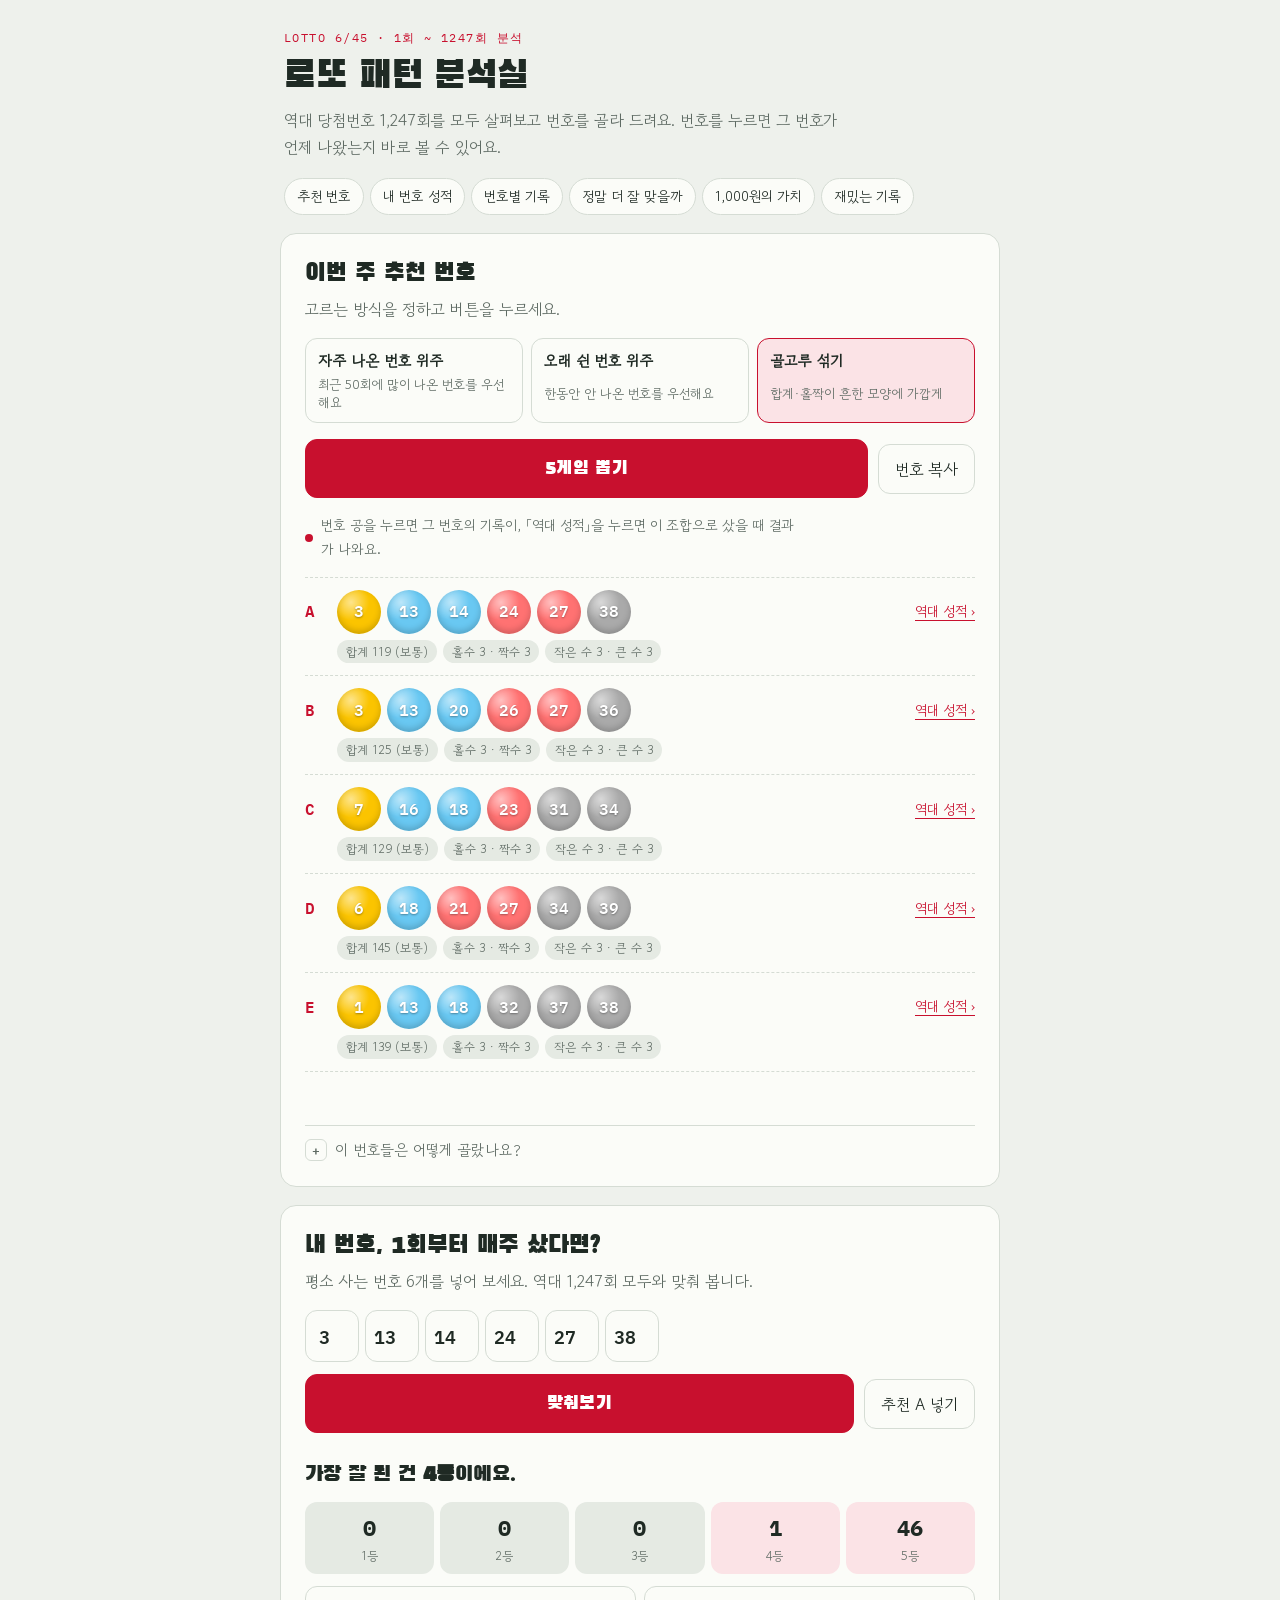
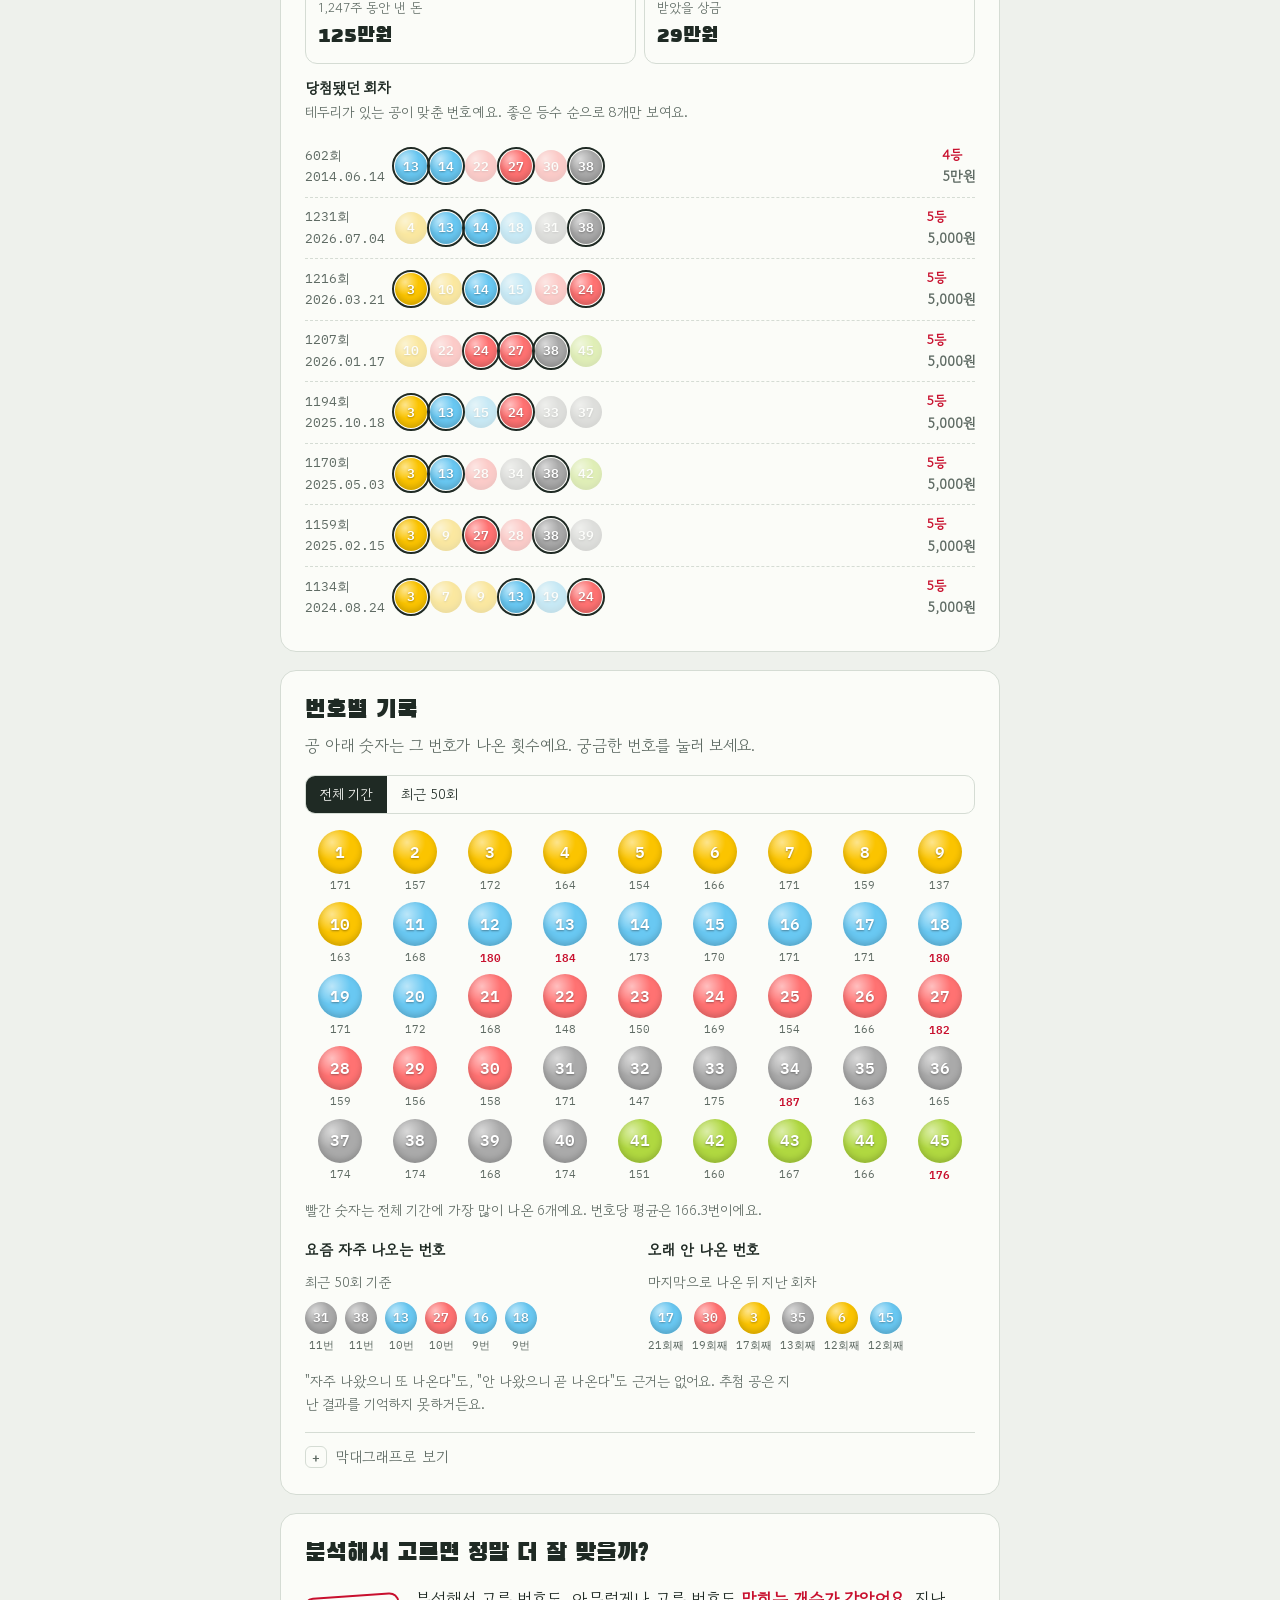
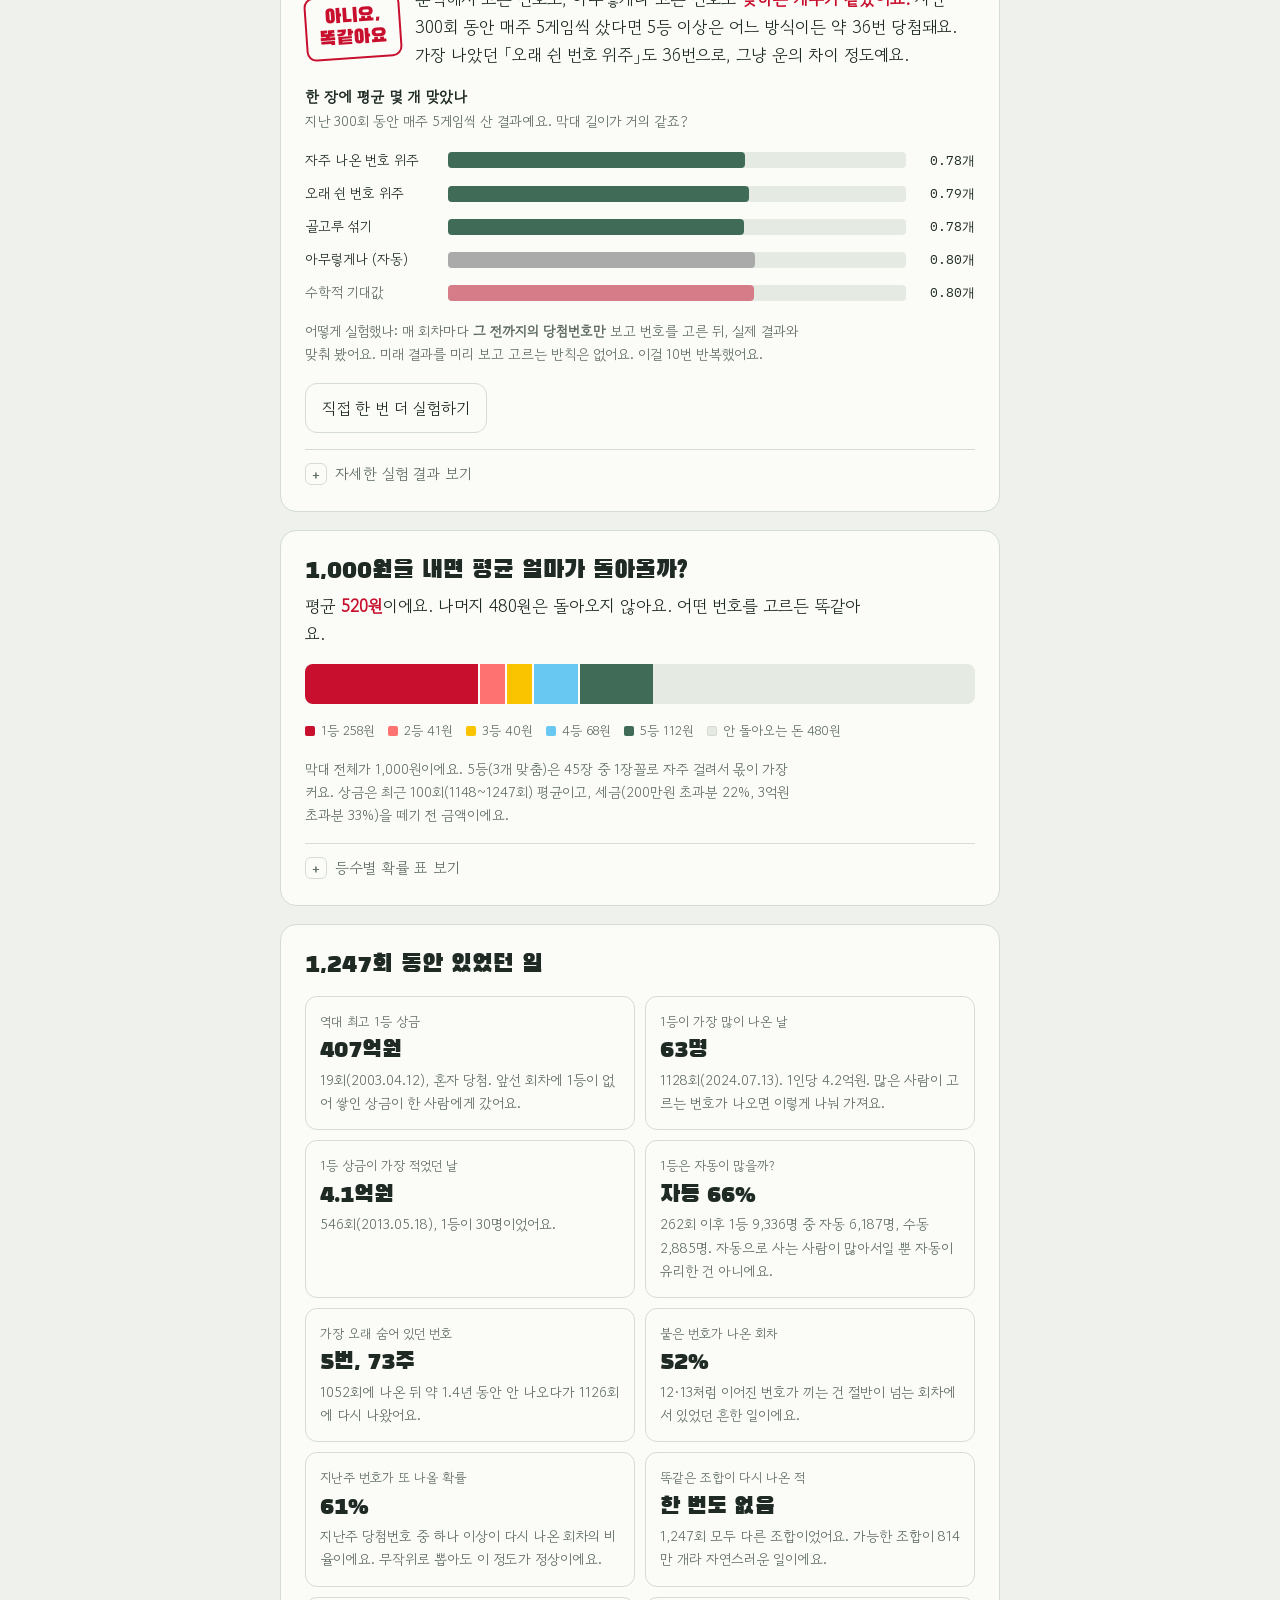
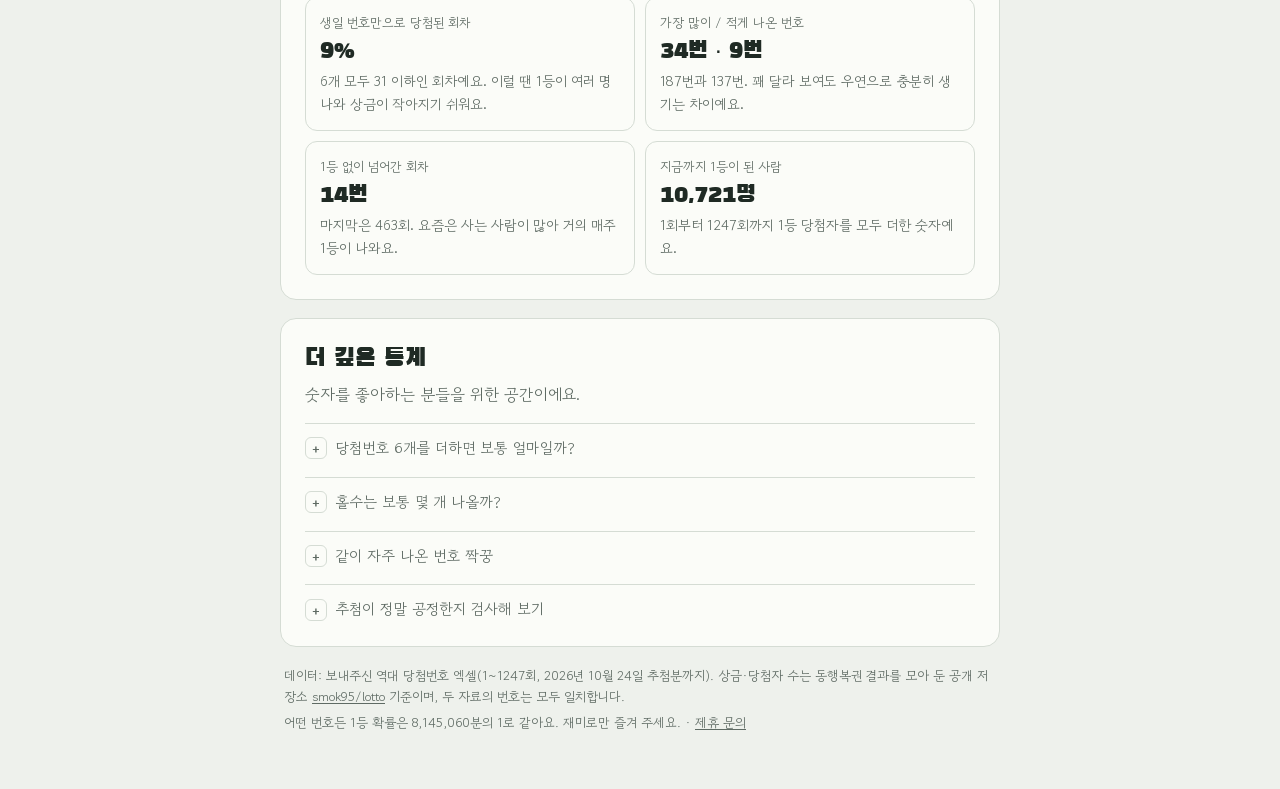
==== commit 7e075410: "Restore partnership form link in footer Co-Authored-By: Claude Opus 5.5 <noreply@anthropic.com>" ====
--- a/index.html
+++ b/index.html
@@ -504,7 +504,7 @@
 
   <footer>
     <span>데이터: 보내주신 역대 당첨번호 엑셀(1~<span class="cnt-no"></span>회, <span id="last-date"></span> 추첨분까지). 상금·당첨자 수는 동행복권 결과를 모아 둔 공개 저장소 <a href="https://github.com/smok95/lotto" target="_blank" rel="noopener">smok95/lotto</a> 기준이며, 두 자료의 번호는 모두 일치합니다.</span>
-    <span>어떤 번호든 1등 확률은 8,145,060분의 1로 같아요. 재미로만 즐겨 주세요.</span>
+    <span>어떤 번호든 1등 확률은 8,145,060분의 1로 같아요. 재미로만 즐겨 주세요. · <a href="partnership.html">제휴 문의</a></span>
   </footer>
 </main>
 
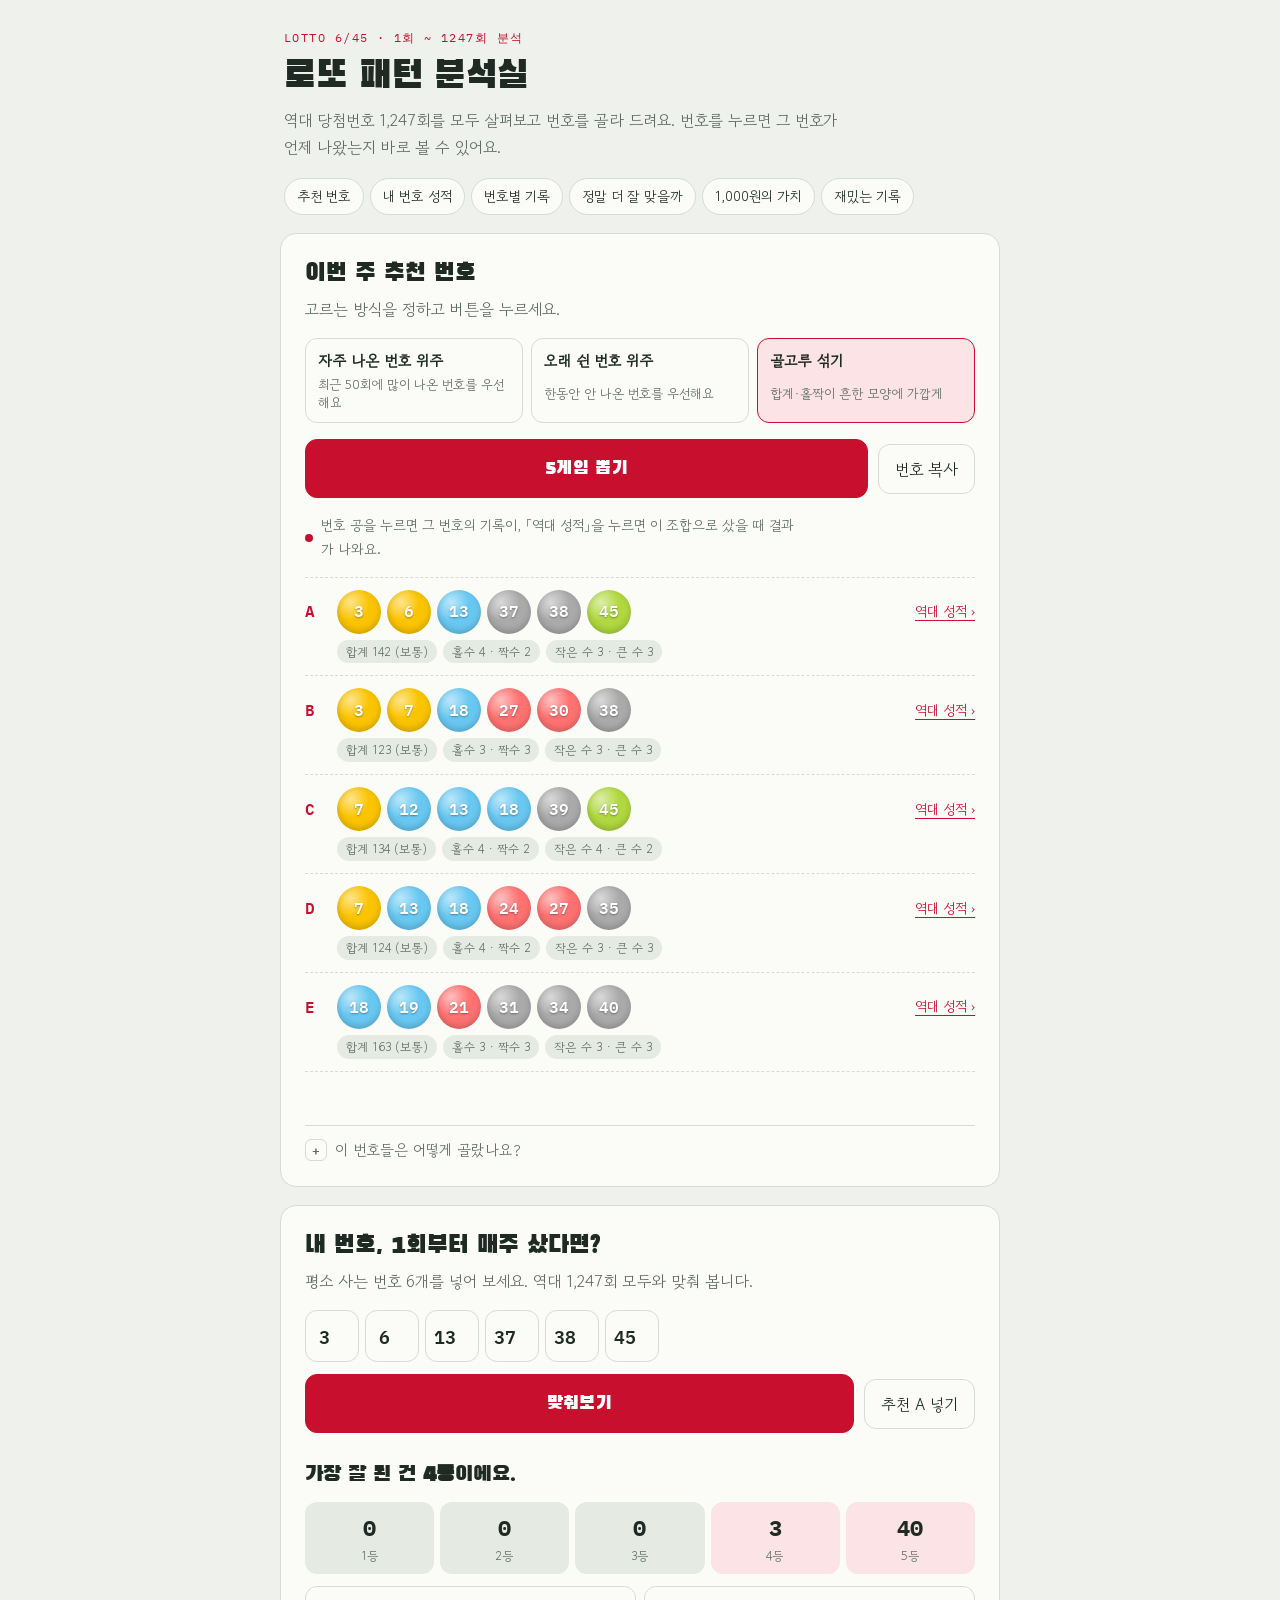
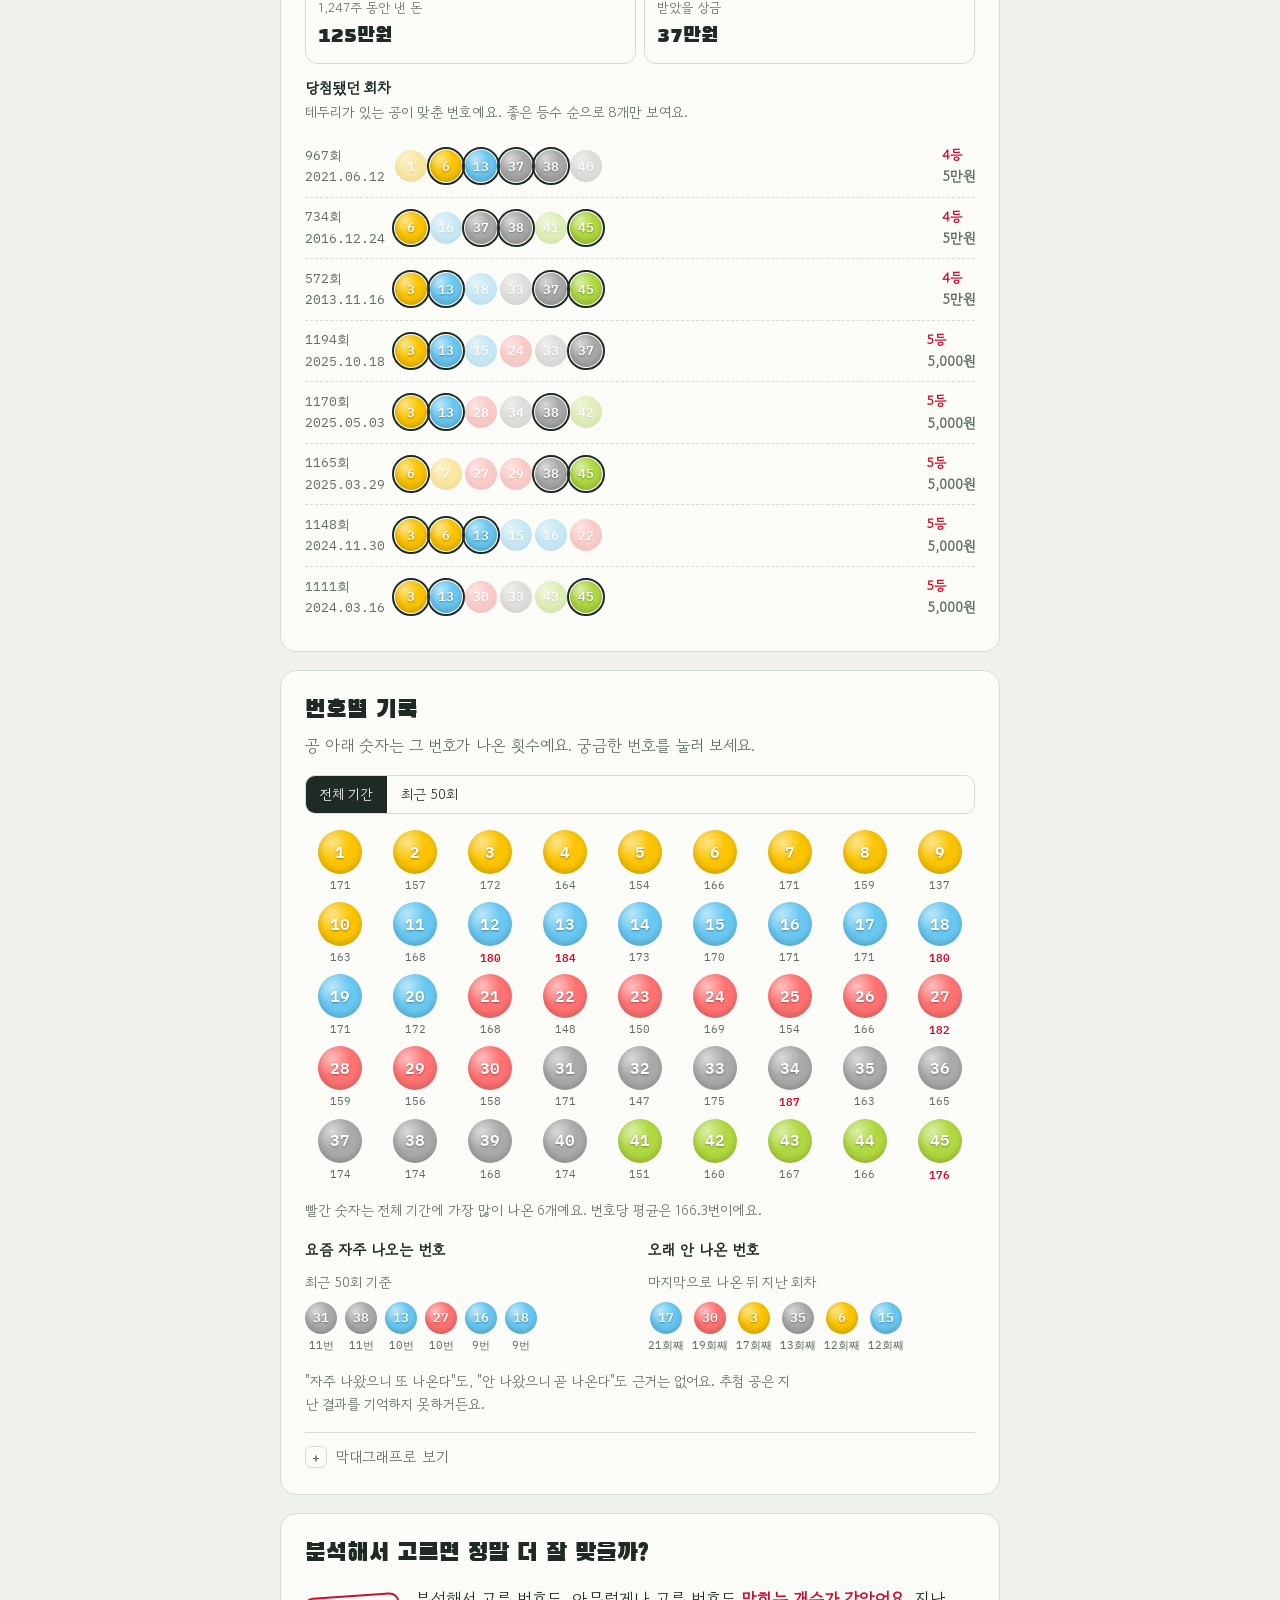
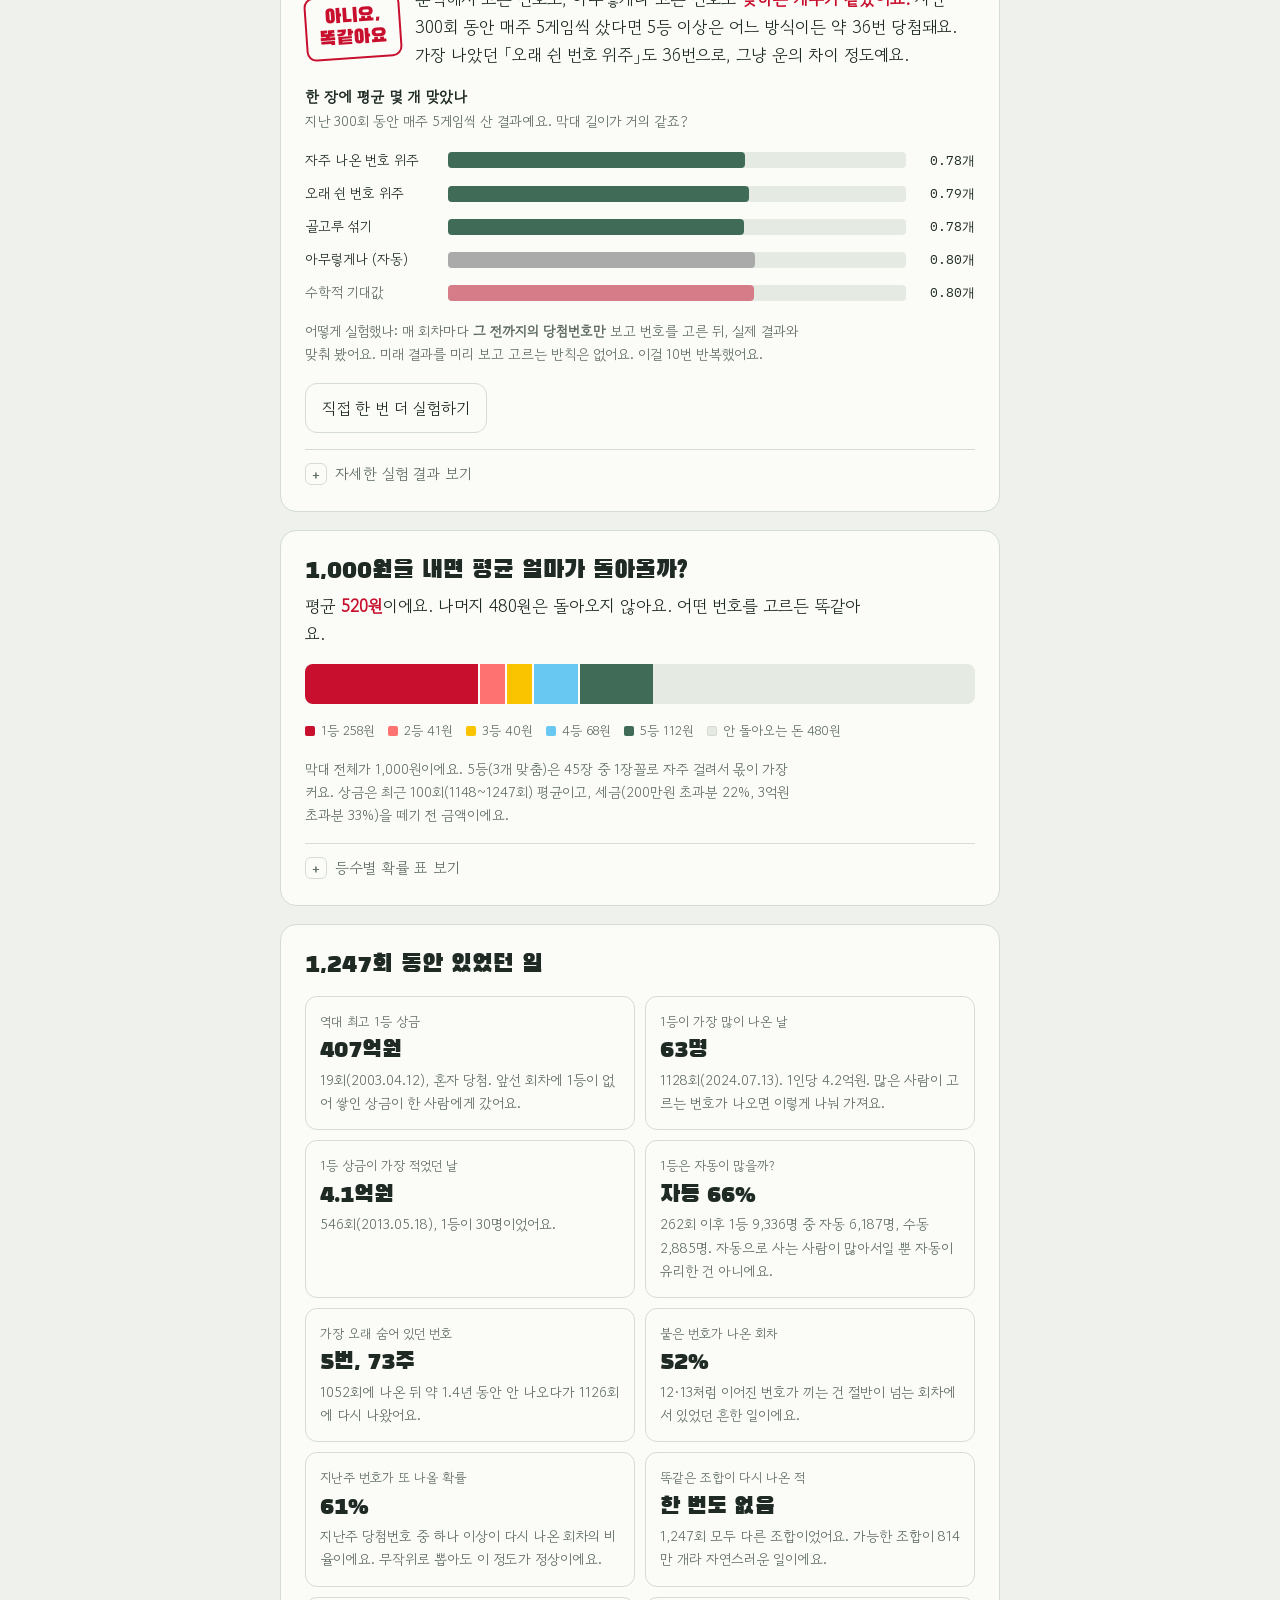
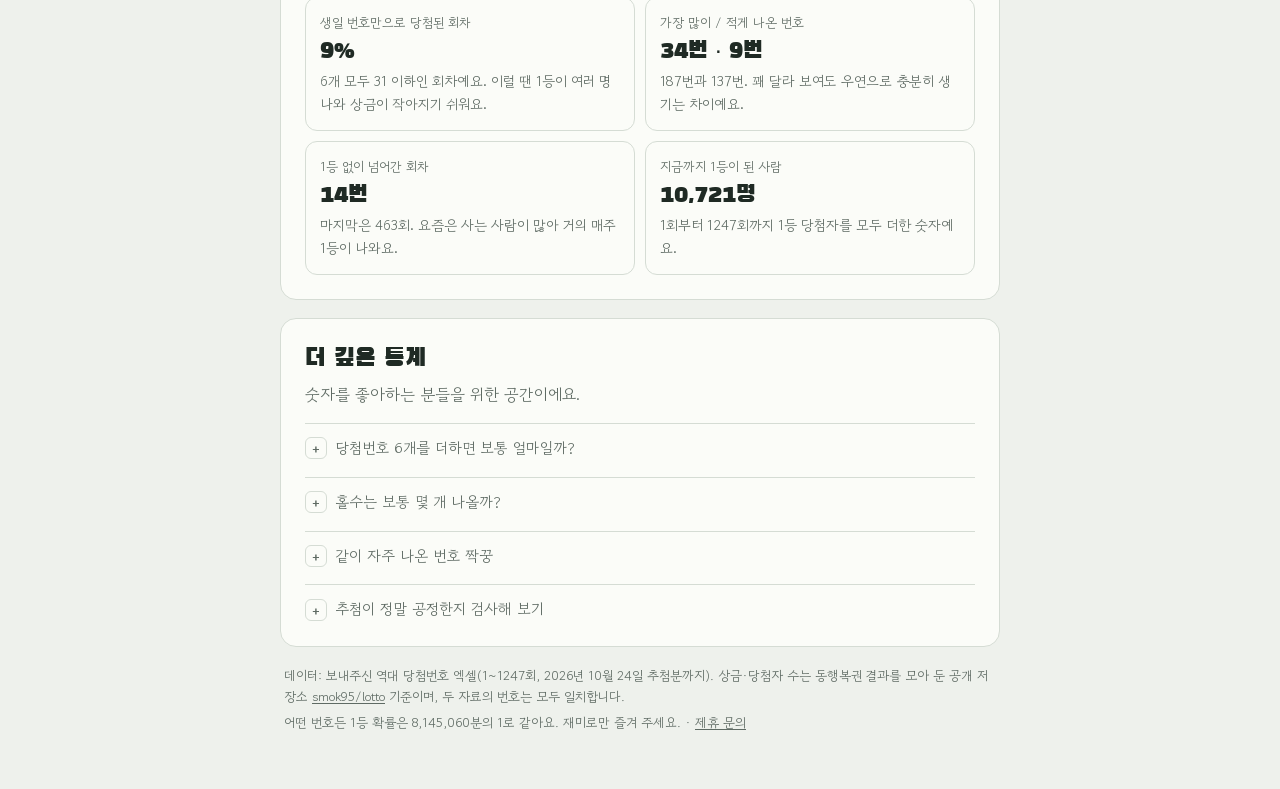
==== commit deeb5280: "Add Google AdSense script and ads.txt Co-Authored-By: Claude Opus 5.5 <noreply@anthropic.com>" ====
--- a/index.html
+++ b/index.html
@@ -4,6 +4,8 @@
 <meta charset="utf-8">
 <meta name="viewport" content="width=device-width, initial-scale=1, viewport-fit=cover">
 <title>로또 패턴 분석실</title>
+<script async src="https://pagead2.googlesyndication.com/pagead/js/adsbygoogle.js?client=ca-pub-6703071507858733"
+     crossorigin="anonymous"></script>
 <link rel="preconnect" href="https://fonts.googleapis.com">
 <link rel="stylesheet" href="https://fonts.googleapis.com/css2?family=Black+Han+Sans&family=Gowun+Dodum&family=IBM+Plex+Mono:wght@500;600&display=swap">
 <style>
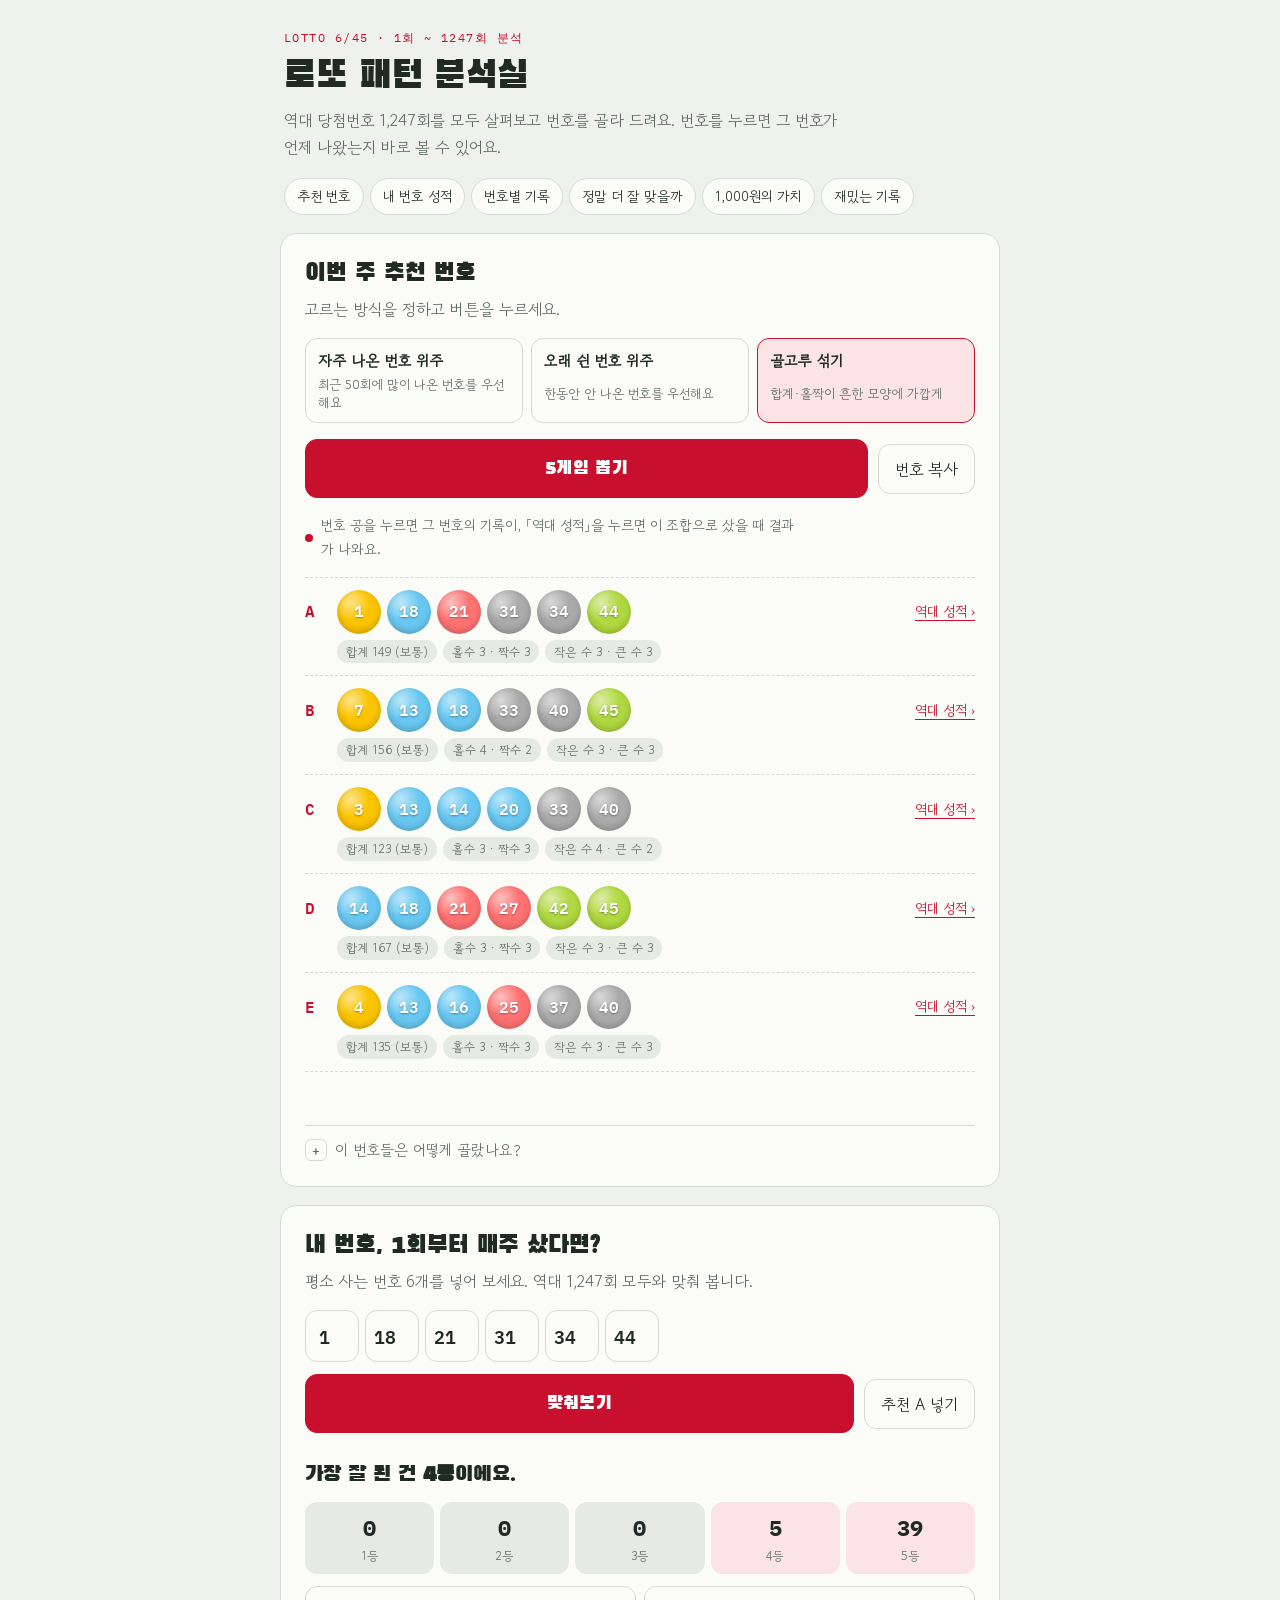
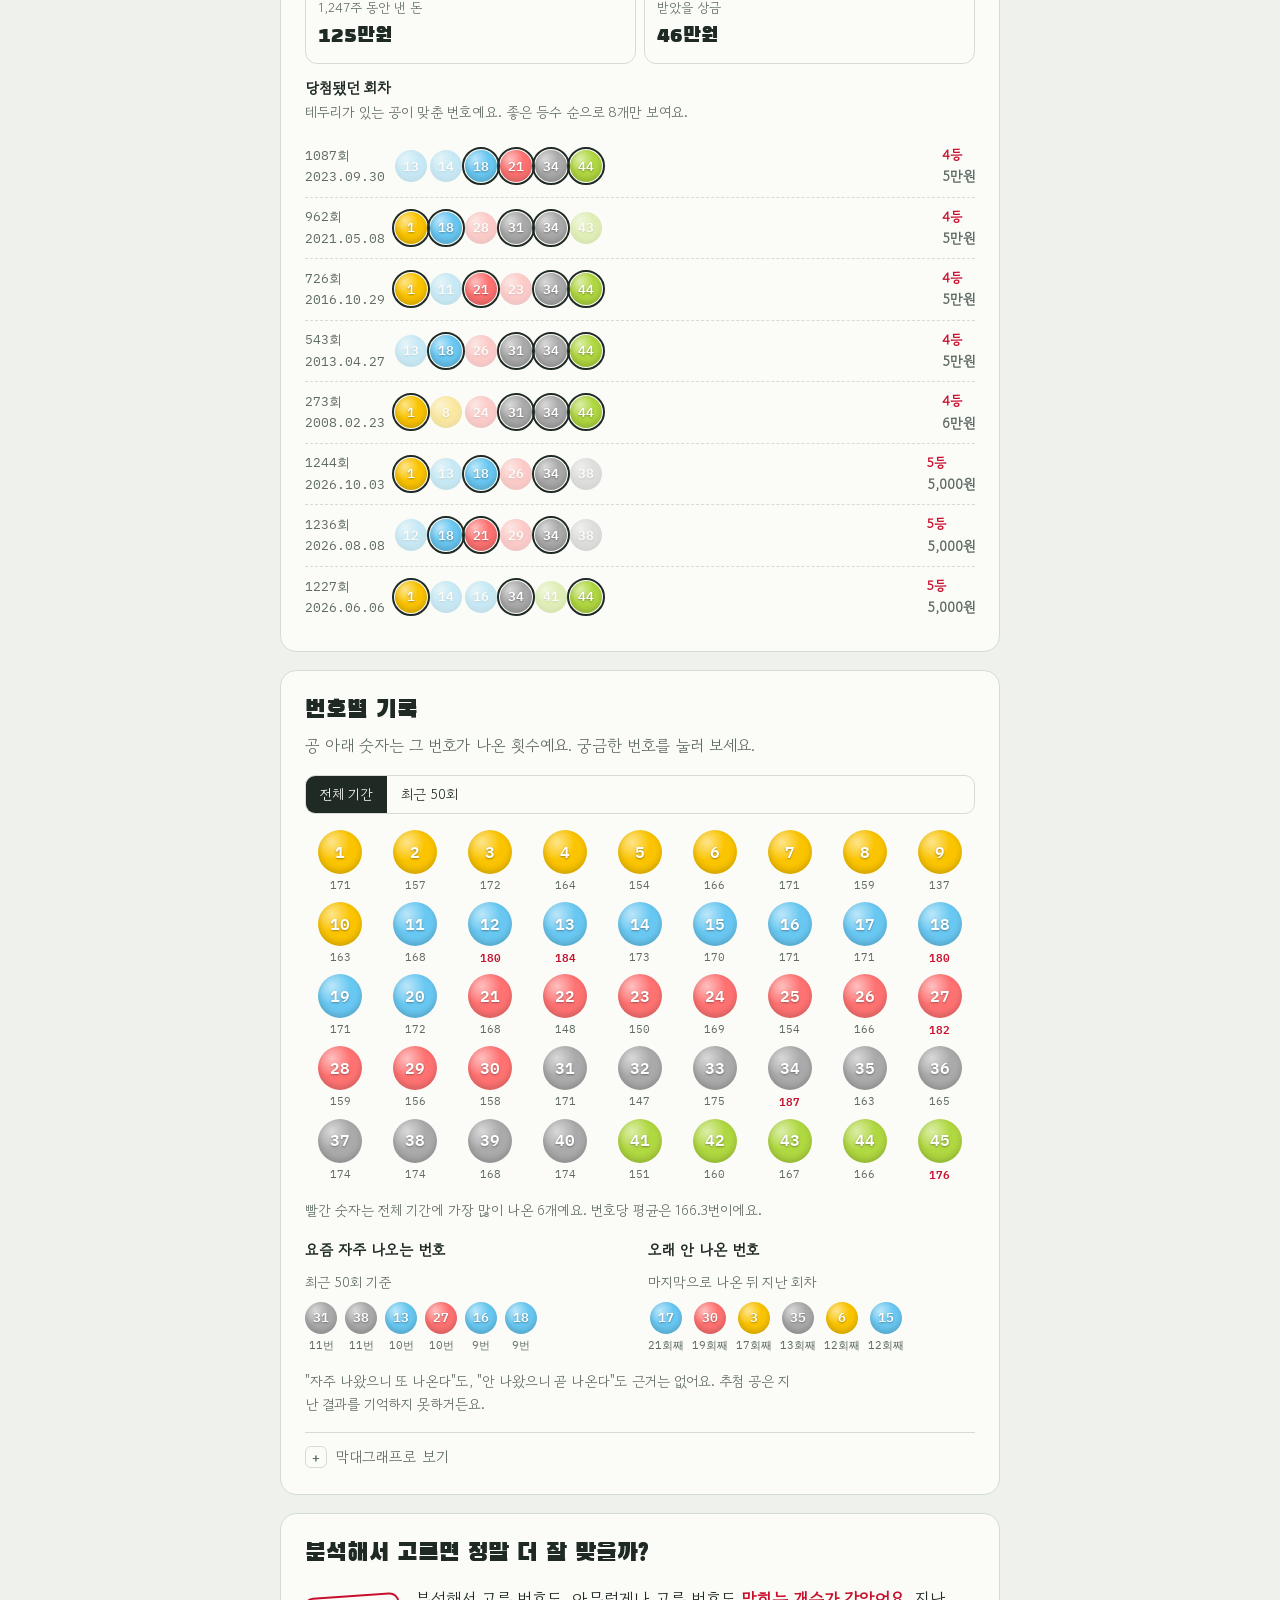
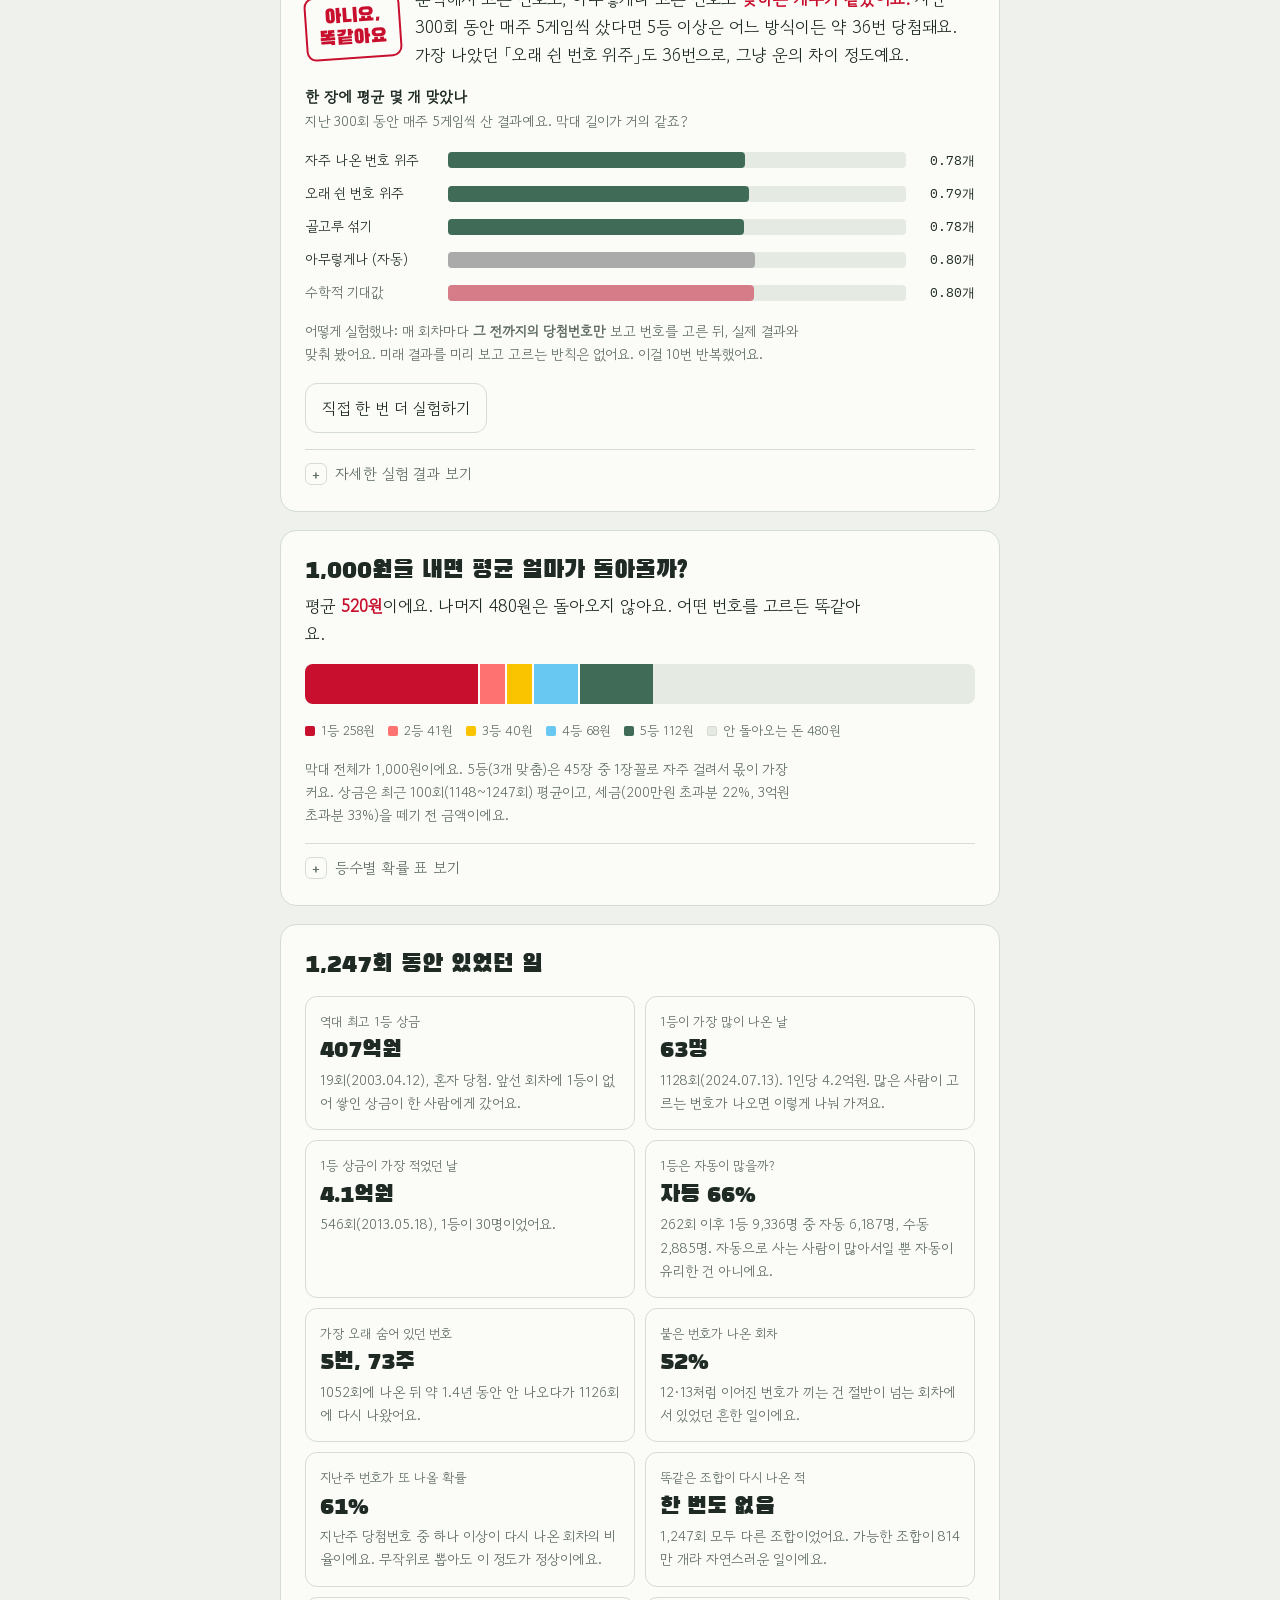
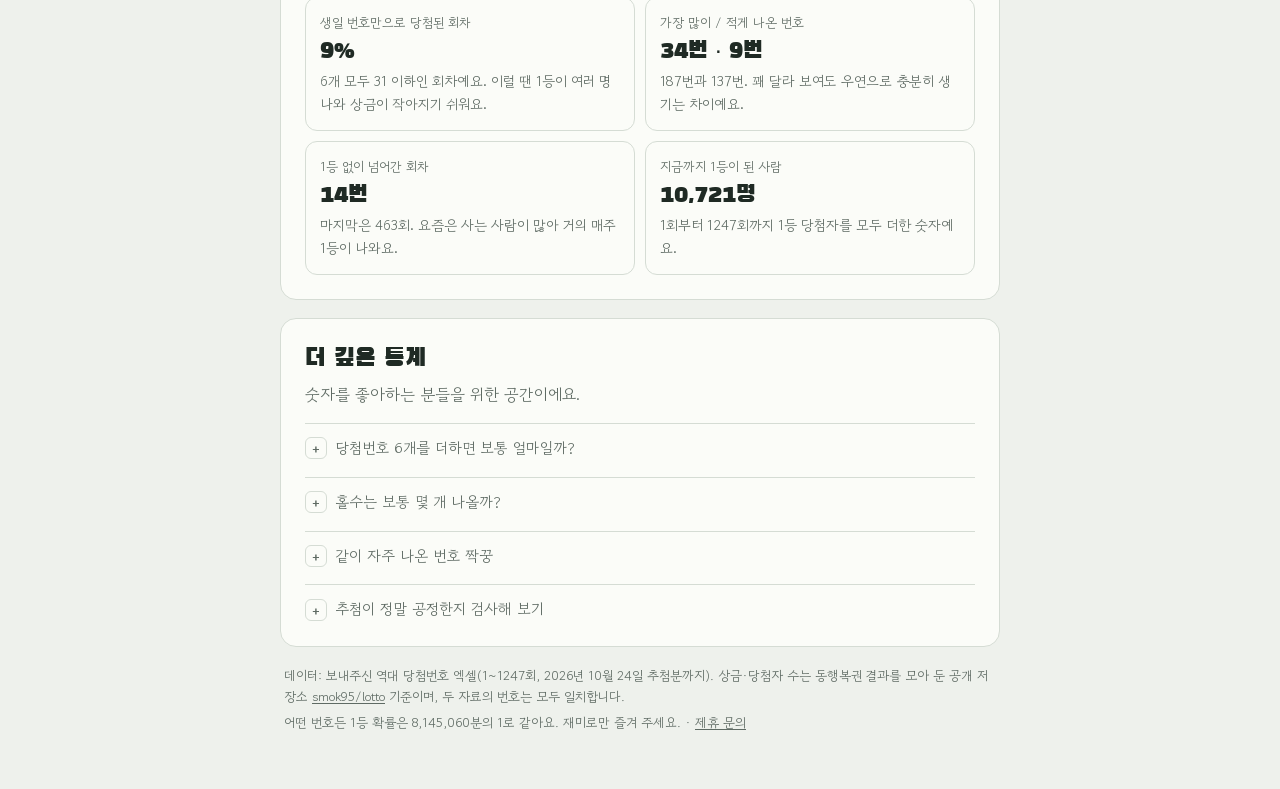
==== commit 0dbfbefc: "Add AdSense site verification meta tag Co-Authored-By: Claude Opus 5.5 <noreply@anthropic.com>" ====
--- a/index.html
+++ b/index.html
@@ -4,6 +4,7 @@
 <meta charset="utf-8">
 <meta name="viewport" content="width=device-width, initial-scale=1, viewport-fit=cover">
 <title>로또 패턴 분석실</title>
+<meta name="google-adsense-account" content="ca-pub-6703071507858733">
 <script async src="https://pagead2.googlesyndication.com/pagead/js/adsbygoogle.js?client=ca-pub-6703071507858733"
      crossorigin="anonymous"></script>
 <link rel="preconnect" href="https://fonts.googleapis.com">
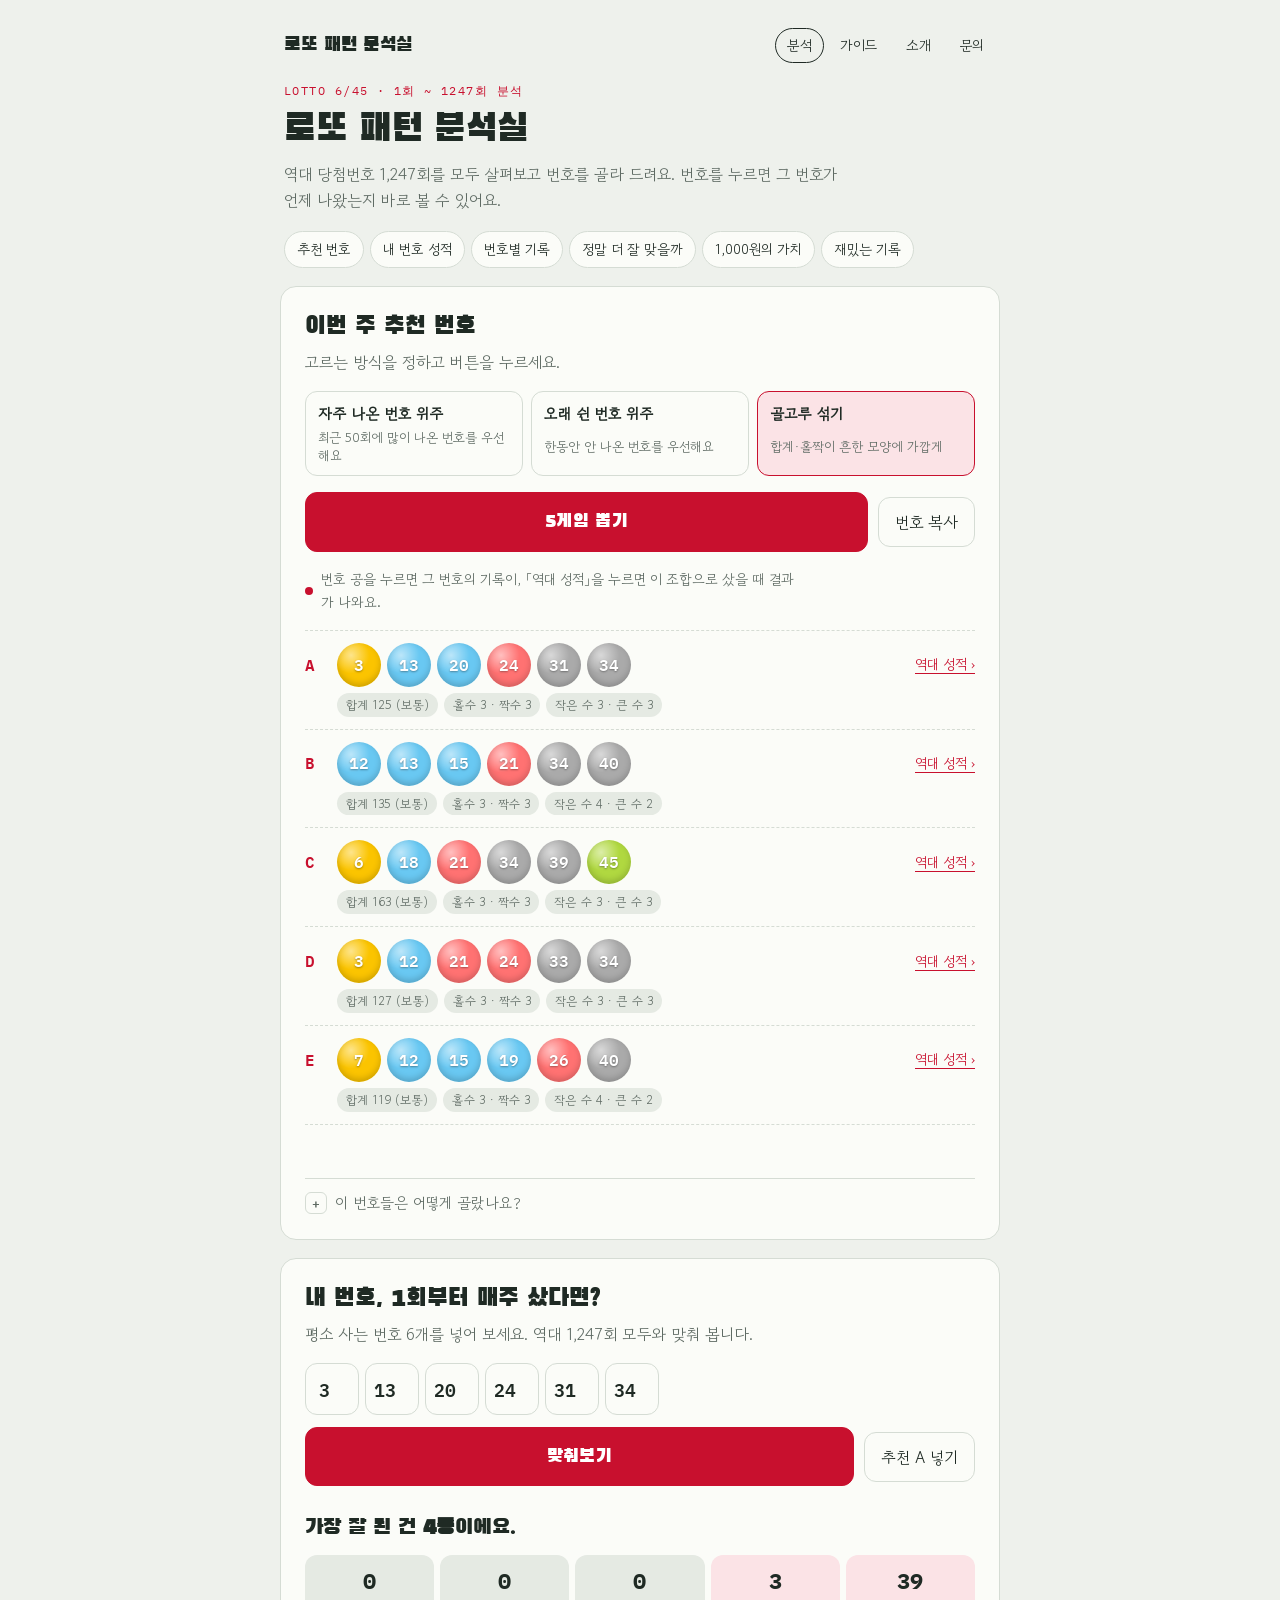
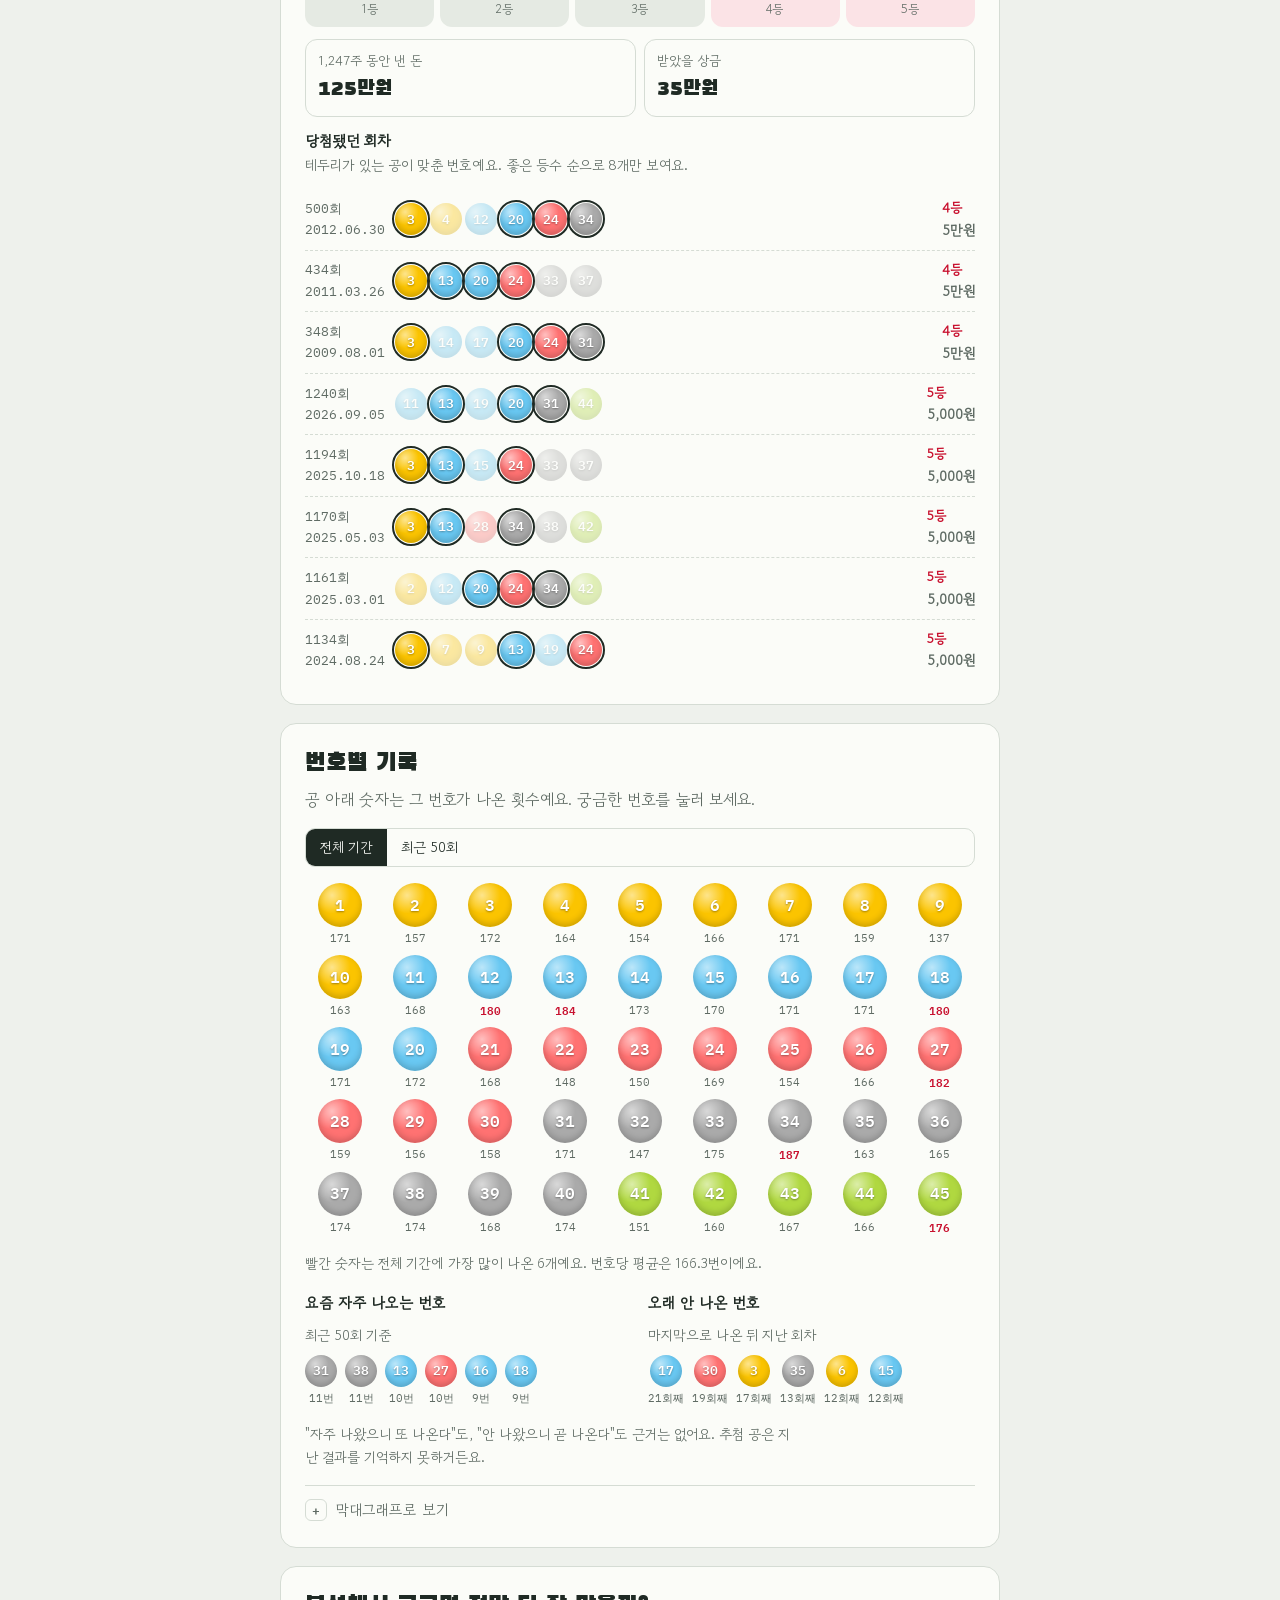
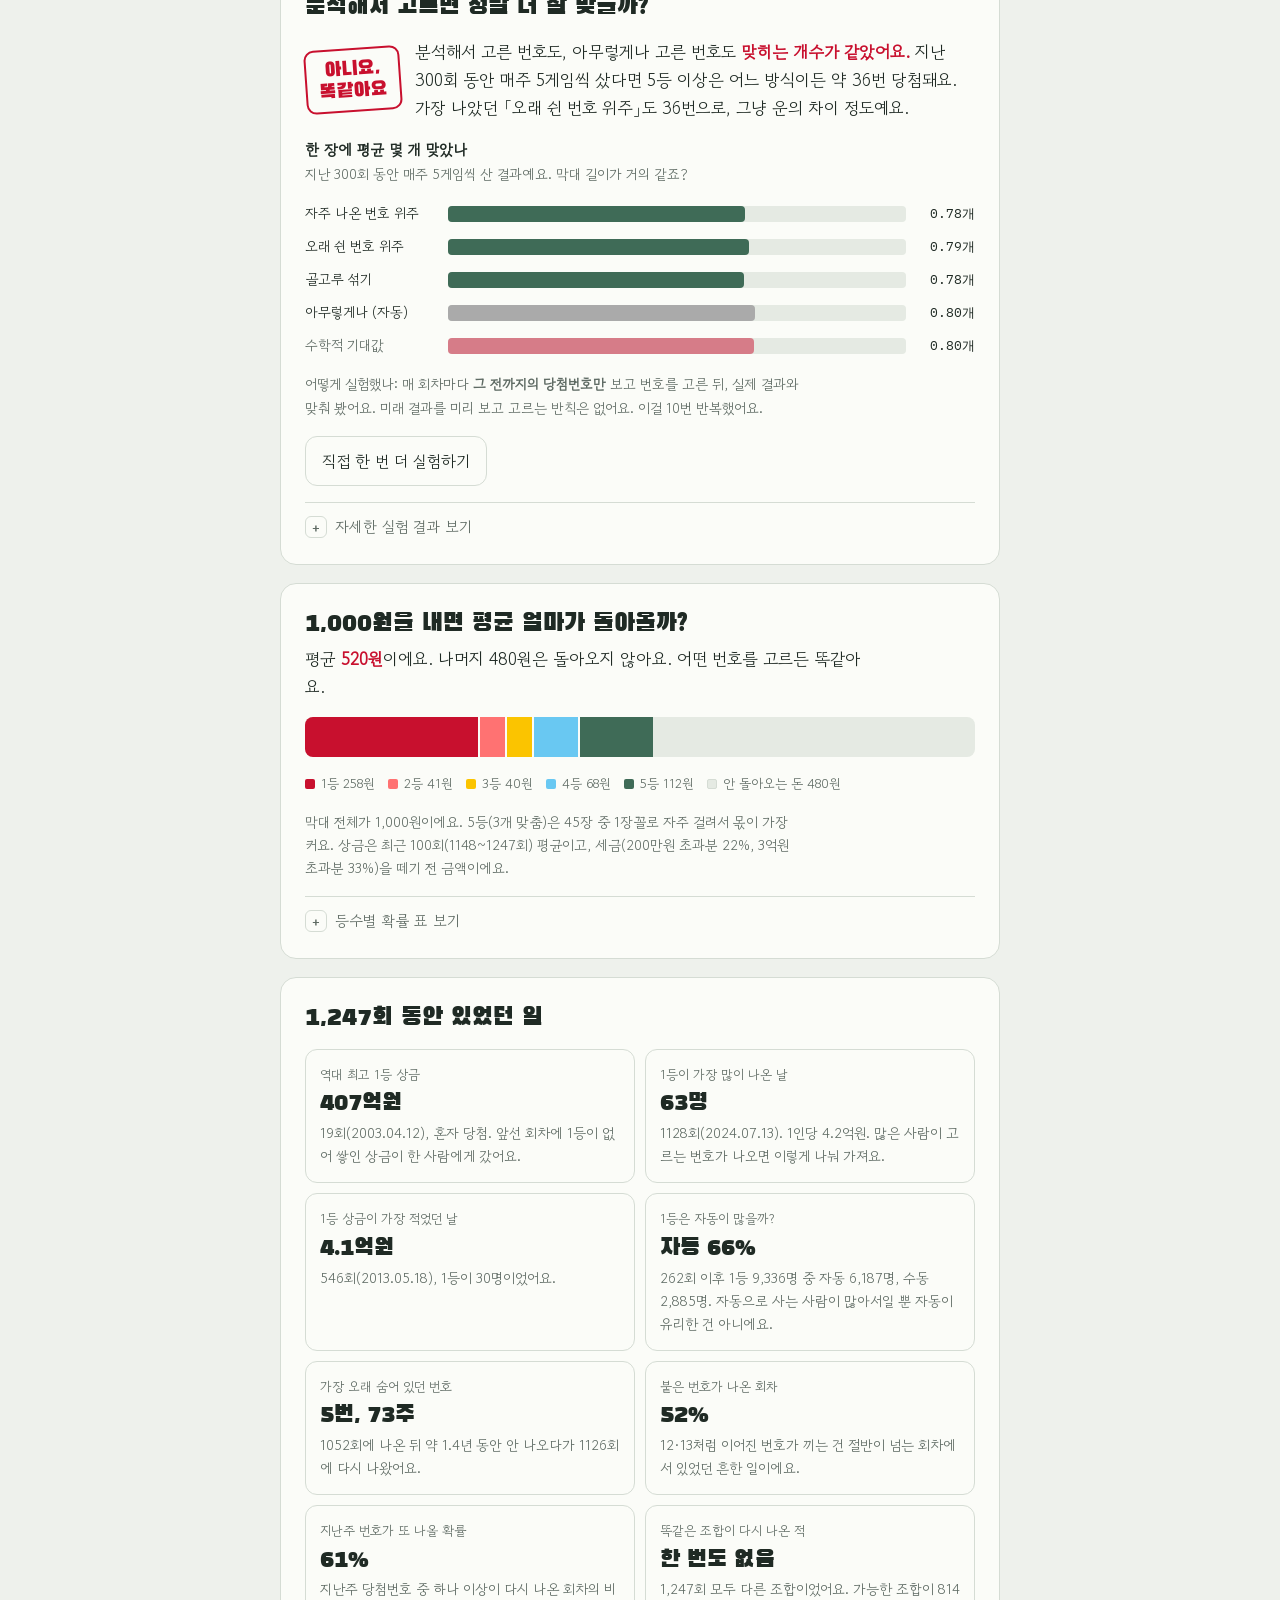
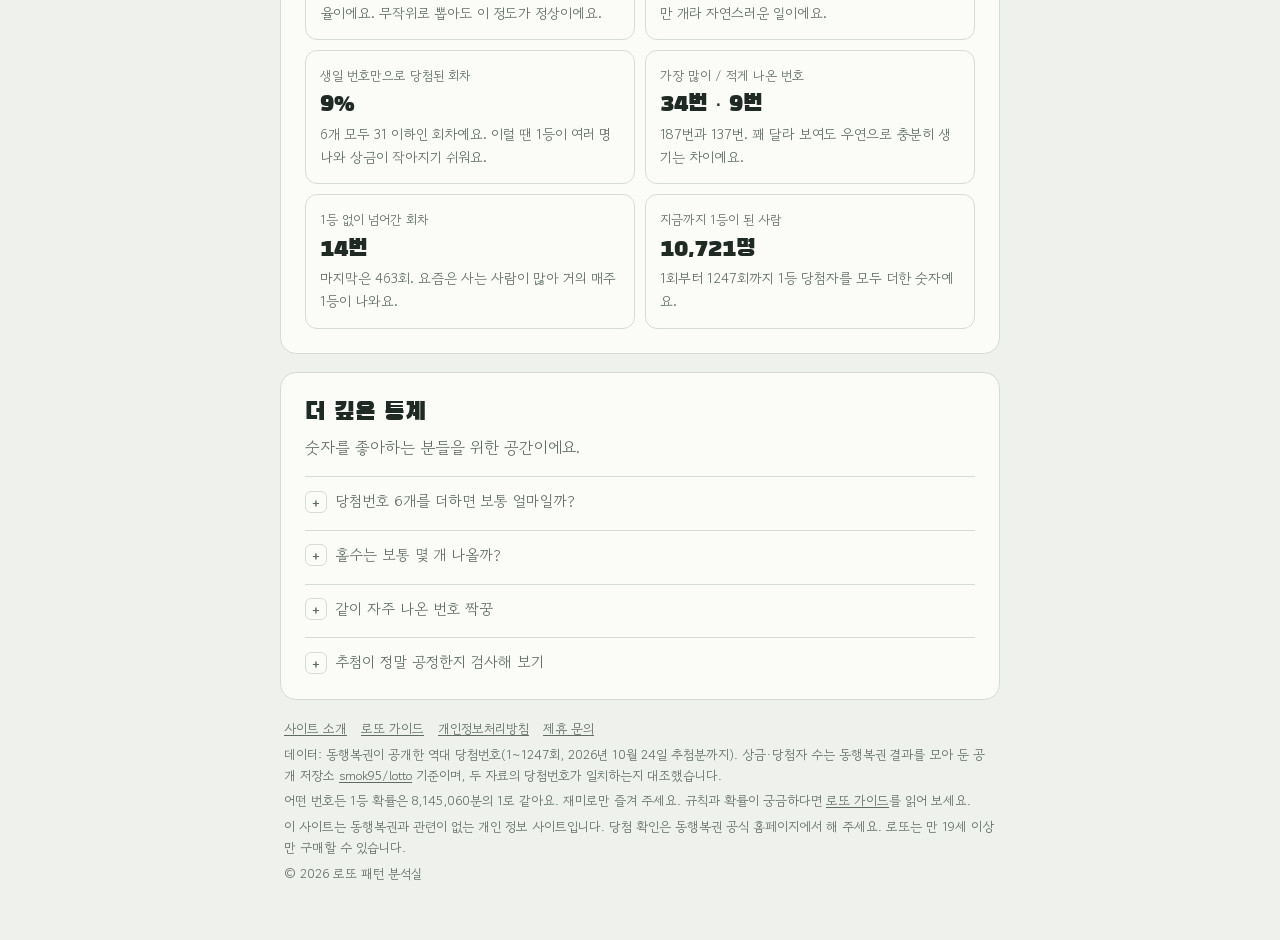
==== commit 81a95b9c: "Raise site quality for AdSense review Add guide, about, privacy policy and 404 pages, shared navigat" ====
--- a/index.html
+++ b/index.html
@@ -3,7 +3,16 @@
 <head>
 <meta charset="utf-8">
 <meta name="viewport" content="width=device-width, initial-scale=1, viewport-fit=cover">
-<title>로또 패턴 분석실</title>
+<title>로또 패턴 분석실: 역대 당첨번호 통계와 추천 번호</title>
+<meta name="description" content="로또 6/45 1회부터 최근 회차까지 모든 당첨번호를 분석합니다. 번호별 출현 기록, 내 번호의 역대 성적, 분석 전략 백테스트, 1,000원의 기대 가치를 직접 확인해 보세요.">
+<link rel="canonical" href="https://lezind.github.io/vibe-code_test/">
+<meta property="og:type" content="website">
+<meta property="og:site_name" content="로또 패턴 분석실">
+<meta property="og:title" content="로또 패턴 분석실: 역대 당첨번호 통계와 추천 번호">
+<meta property="og:description" content="자주 나온 번호는 정말 또 나올까? 역대 당첨번호 전체로 직접 확인해 보세요.">
+<meta property="og:url" content="https://lezind.github.io/vibe-code_test/">
+<meta property="og:locale" content="ko_KR">
+<link rel="icon" href="data:image/svg+xml,%3Csvg xmlns='http://www.w3.org/2000/svg' viewBox='0 0 32 32'%3E%3Ccircle cx='16' cy='16' r='15' fill='%23c8102e'/%3E%3Ctext x='16' y='22' font-size='16' text-anchor='middle' fill='white' font-family='Arial' font-weight='700'%3E45%3C/text%3E%3C/svg%3E">
 <meta name="google-adsense-account" content="ca-pub-6703071507858733">
 <script async src="https://pagead2.googlesyndication.com/pagead/js/adsbygoogle.js?client=ca-pub-6703071507858733"
      crossorigin="anonymous"></script>
@@ -281,6 +290,16 @@
   }
   footer { font-size: 13px; color: var(--muted); display: grid; gap: 4px; padding: 0 4px; }
   footer a { color: inherit; }
+  footer nav { display: flex; gap: 4px 14px; flex-wrap: wrap; }
+
+  /* 사이트 공통 메뉴 (site.css와 같은 모양) */
+  .site-nav { display: flex; align-items: center; justify-content: space-between; gap: 8px 16px; flex-wrap: wrap; padding: 0 4px; }
+  .site-nav .brand { font-family: var(--font-display); font-size: 20px; color: var(--ink); text-decoration: none; }
+  .site-nav nav { display: flex; gap: 4px; flex-wrap: wrap; }
+  .site-nav nav a { font-size: 14px; color: var(--ink); text-decoration: none; padding: 5px 11px; border-radius: 999px; border: 1px solid transparent; }
+  .site-nav nav a:hover { border-color: var(--line); }
+  .site-nav nav a[aria-current="page"] { border-color: var(--ink); }
+  .site-nav a:focus-visible { outline: 3px solid var(--ink); outline-offset: 2px; }
 
   @media (max-width: 560px) {
     section.card { padding: 20px 16px; }
@@ -309,6 +328,16 @@
 </head>
 <body>
 <main>
+  <header class="site-nav">
+    <a class="brand" href="./">로또 패턴 분석실</a>
+    <nav aria-label="사이트 메뉴">
+      <a href="./" aria-current="page">분석</a>
+      <a href="guide.html">가이드</a>
+      <a href="about.html">소개</a>
+      <a href="partnership.html">문의</a>
+    </nav>
+  </header>
+
   <header class="top">
     <span class="eyebrow">LOTTO 6/45 · 1회 ~ <span id="last-no"></span>회 분석</span>
     <h1>로또 패턴 분석실</h1>
@@ -506,8 +535,16 @@
   </section>
 
   <footer>
-    <span>데이터: 보내주신 역대 당첨번호 엑셀(1~<span class="cnt-no"></span>회, <span id="last-date"></span> 추첨분까지). 상금·당첨자 수는 동행복권 결과를 모아 둔 공개 저장소 <a href="https://github.com/smok95/lotto" target="_blank" rel="noopener">smok95/lotto</a> 기준이며, 두 자료의 번호는 모두 일치합니다.</span>
-    <span>어떤 번호든 1등 확률은 8,145,060분의 1로 같아요. 재미로만 즐겨 주세요. · <a href="partnership.html">제휴 문의</a></span>
+    <nav aria-label="하단 메뉴">
+      <a href="about.html">사이트 소개</a>
+      <a href="guide.html">로또 가이드</a>
+      <a href="privacy.html">개인정보처리방침</a>
+      <a href="partnership.html">제휴 문의</a>
+    </nav>
+    <span>데이터: 동행복권이 공개한 역대 당첨번호(1~<span class="cnt-no"></span>회, <span id="last-date"></span> 추첨분까지). 상금·당첨자 수는 동행복권 결과를 모아 둔 공개 저장소 <a href="https://github.com/smok95/lotto" target="_blank" rel="noopener">smok95/lotto</a> 기준이며, 두 자료의 당첨번호가 일치하는지 대조했습니다.</span>
+    <span>어떤 번호든 1등 확률은 8,145,060분의 1로 같아요. 재미로만 즐겨 주세요. 규칙과 확률이 궁금하다면 <a href="guide.html">로또 가이드</a>를 읽어 보세요.</span>
+    <span>이 사이트는 동행복권과 관련이 없는 개인 정보 사이트입니다. 당첨 확인은 동행복권 공식 홈페이지에서 해 주세요. 로또는 만 19세 이상만 구매할 수 있습니다.</span>
+    <span>© 2026 로또 패턴 분석실</span>
   </footer>
 </main>
 
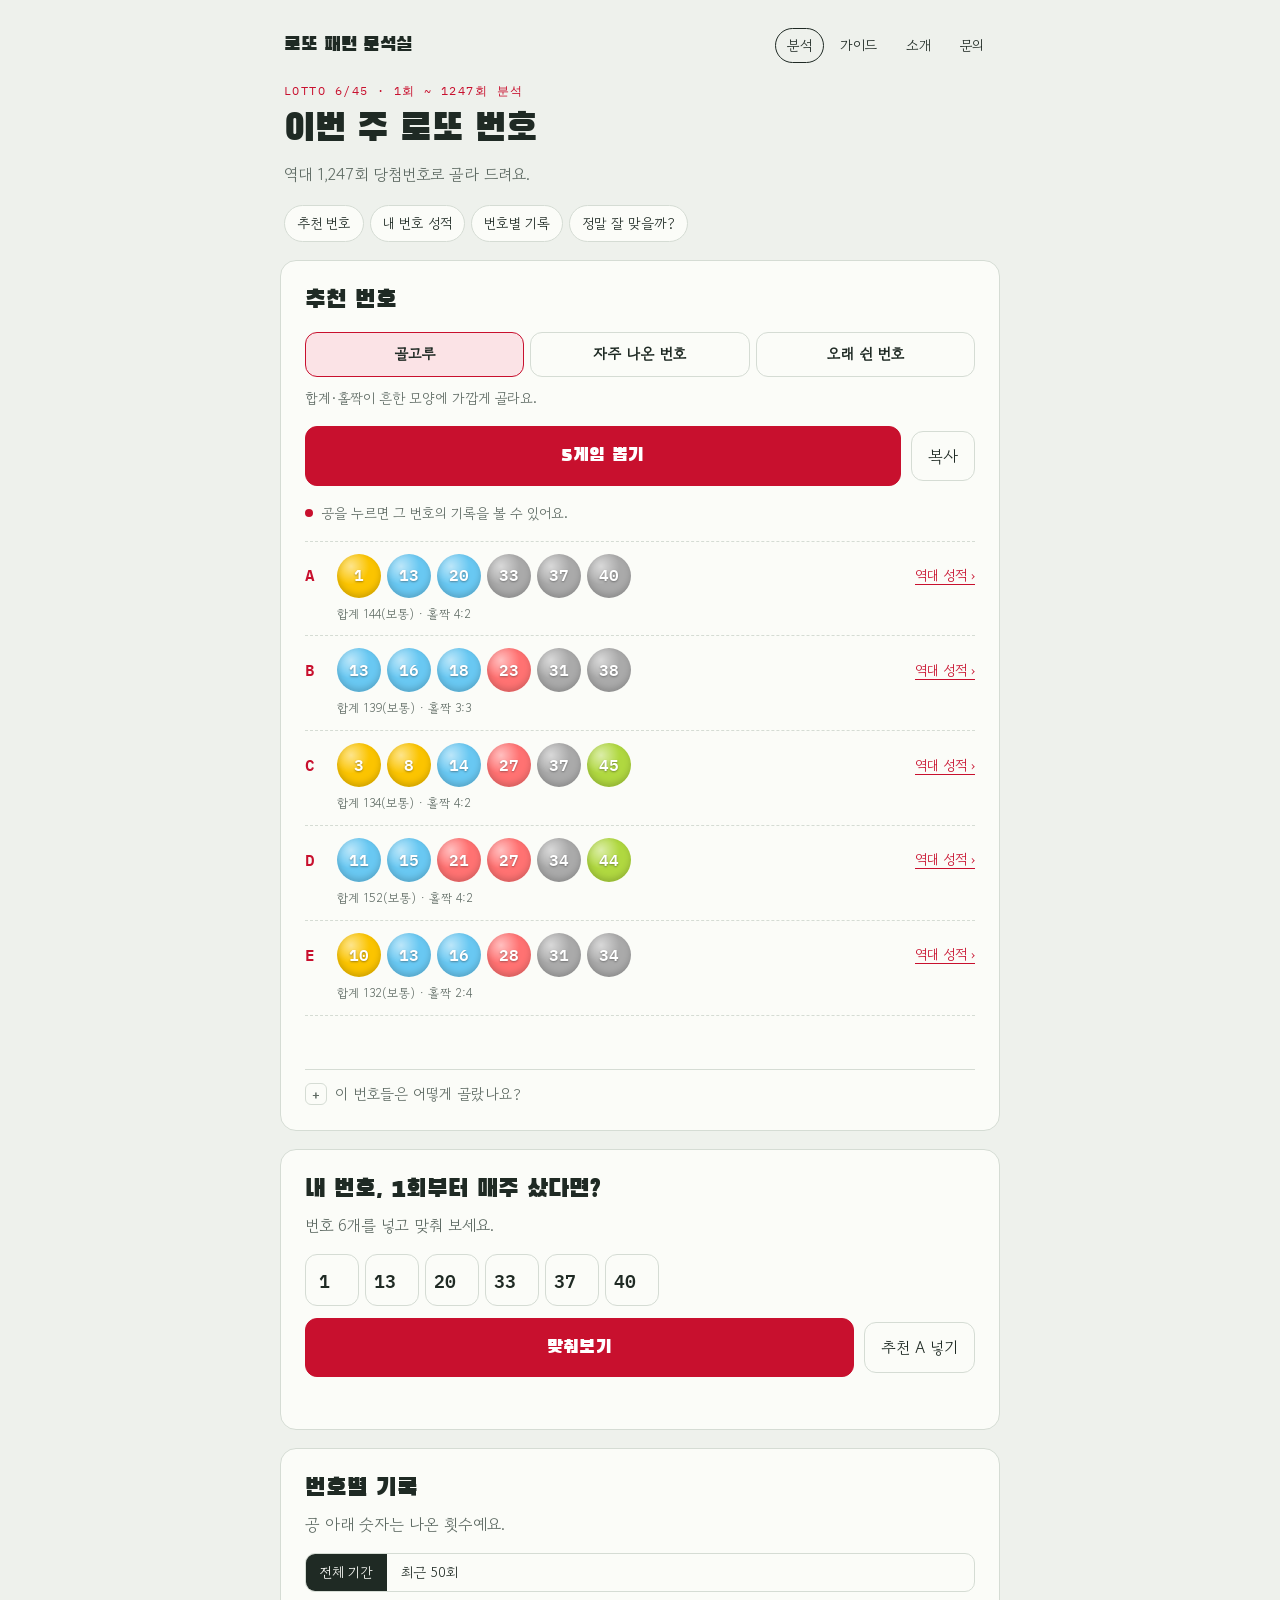
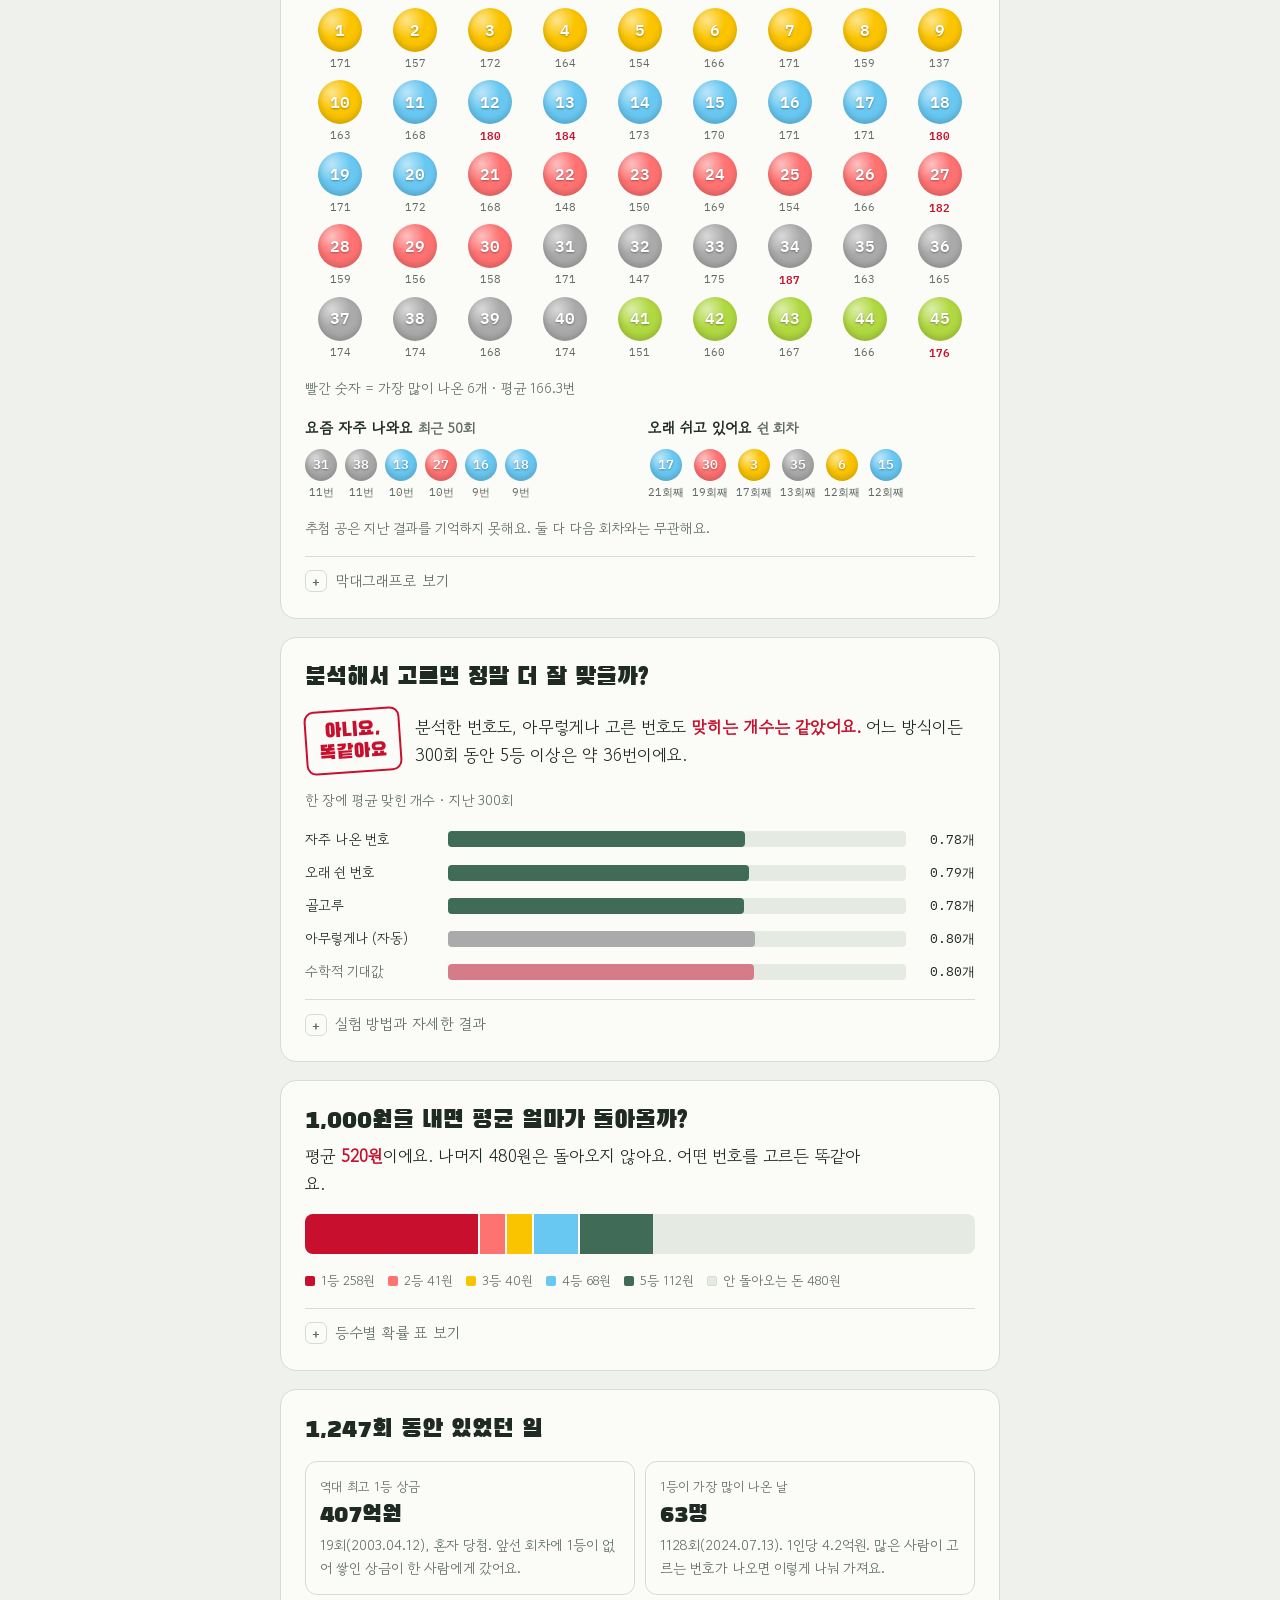
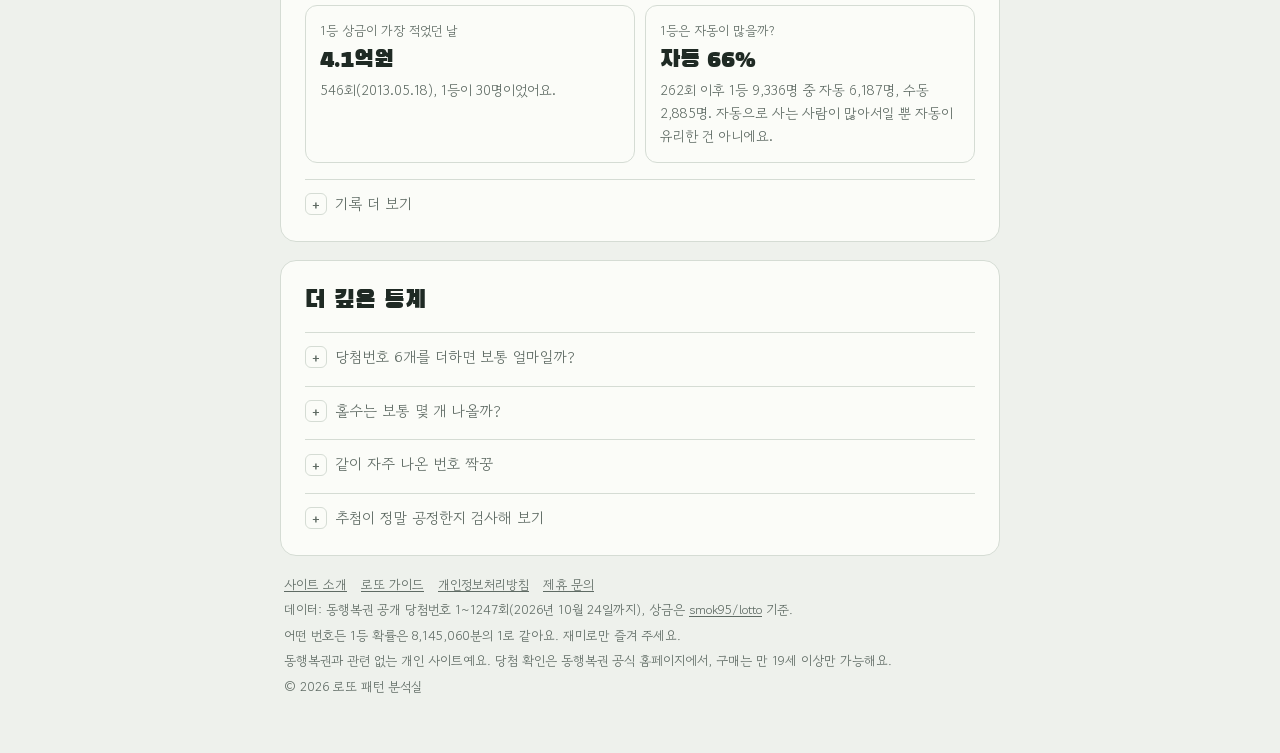
==== commit 433d3f4f: "Simplify main lotto page Shorter copy, compact style picker with one-line description, single meta l" ====
--- a/index.html
+++ b/index.html
@@ -128,20 +128,21 @@
   .link { background: none; border: 0; padding: 4px 0; color: var(--accent); font-size: 14px; text-decoration: underline; text-underline-offset: 3px; }
 
   /* 추천 방식 */
-  .styles { display: grid; grid-template-columns: repeat(3, minmax(0, 1fr)); gap: 8px; }
+  .styles { display: grid; grid-template-columns: repeat(3, minmax(0, 1fr)); gap: 6px; }
   .style-opt {
     text-align: left; border: 1.5px solid var(--line); background: transparent; border-radius: 12px;
     padding: 10px 12px; display: grid; gap: 2px;
   }
+  .style-opt { text-align: center; padding: 9px 6px; }
   .style-opt b { font-size: 15px; }
-  .style-opt span { font-size: 13px; color: var(--muted); line-height: 1.4; }
+  .style-desc { font-size: 14px; color: var(--muted); margin-top: -6px; }
   .style-opt[aria-pressed="true"] { border-color: var(--accent); background: var(--accent-soft); }
 
   /* 추천 게임 */
   .tickets { display: grid; border-top: 1px dashed var(--line); }
   .ticket { display: grid; grid-template-columns: 22px 1fr auto; gap: 6px 10px; align-items: center; padding: 12px 0; border-bottom: 1px dashed var(--line); }
   .ticket .tag { font-family: var(--font-mono); font-weight: 600; color: var(--accent); }
-  .ticket .meta { grid-column: 2 / -1; display: flex; gap: 6px; flex-wrap: wrap; }
+  .ticket .meta { grid-column: 2 / -1; font-size: 12px; color: var(--muted); font-variant-numeric: tabular-nums; }
   .chip { font-size: 12px; color: var(--muted); background: var(--soft); border-radius: 999px; padding: 2px 9px; font-variant-numeric: tabular-nums; }
   .hint { font-size: 14px; color: var(--muted); display: flex; gap: 8px; align-items: center; }
   .hint::before { content: ""; width: 8px; height: 8px; border-radius: 50%; background: var(--accent); flex: none; }
@@ -309,7 +310,7 @@
     .ball.sm { width: 28px; height: 28px; font-size: 12px; }
     .ball.lg { width: 60px; height: 60px; font-size: 24px; }
     .balls { gap: 4px; }
-    .styles { grid-template-columns: 1fr; }
+    .style-opt b { font-size: 14px; }
     .ticket { grid-template-columns: 18px 1fr; }
     .ticket .more { grid-column: 2; justify-self: start; }
     .two, .facts { grid-template-columns: 1fr; }
@@ -340,31 +341,27 @@
 
   <header class="top">
     <span class="eyebrow">LOTTO 6/45 · 1회 ~ <span id="last-no"></span>회 분석</span>
-    <h1>로또 패턴 분석실</h1>
-    <p class="sub">역대 당첨번호 <span id="draw-count"></span>회를 모두 살펴보고 번호를 골라 드려요. 번호를 누르면 그 번호가 언제 나왔는지 바로 볼 수 있어요.</p>
+    <h1>이번 주 로또 번호</h1>
+    <p class="sub">역대 <span id="draw-count"></span>회 당첨번호로 골라 드려요.</p>
   </header>
 
   <nav class="quick" aria-label="바로가기">
     <a href="#pick">추천 번호</a>
     <a href="#mine">내 번호 성적</a>
     <a href="#board">번호별 기록</a>
-    <a href="#really">정말 더 잘 맞을까</a>
-    <a href="#money">1,000원의 가치</a>
-    <a href="#facts-sec">재밌는 기록</a>
+    <a href="#really">정말 잘 맞을까?</a>
   </nav>
 
   <!-- 추천 -->
   <section class="card" id="pick" aria-labelledby="h-pick">
-    <div class="head">
-      <h2 id="h-pick">이번 주 추천 번호</h2>
-      <p class="sub">고르는 방식을 정하고 버튼을 누르세요.</p>
-    </div>
+    <h2 id="h-pick">추천 번호</h2>
     <div class="styles" id="styles" role="group" aria-label="추천 방식"></div>
+    <p class="style-desc" id="style-desc"></p>
     <div class="controls">
       <button class="btn primary" id="btn-rec" type="button">5게임 뽑기</button>
-      <button class="btn" id="btn-copy" type="button">번호 복사</button>
+      <button class="btn" id="btn-copy" type="button">복사</button>
     </div>
-    <p class="hint">번호 공을 누르면 그 번호의 기록이, 「역대 성적」을 누르면 이 조합으로 샀을 때 결과가 나와요.</p>
+    <p class="hint">공을 누르면 그 번호의 기록을 볼 수 있어요.</p>
     <div class="tickets" id="tickets"></div>
     <p class="toast" id="toast" aria-live="polite"></p>
     <details>
@@ -386,7 +383,7 @@
   <section class="card" id="mine" aria-labelledby="h-mine">
     <div class="head">
       <h2 id="h-mine">내 번호, 1회부터 매주 샀다면?</h2>
-      <p class="sub">평소 사는 번호 6개를 넣어 보세요. 역대 <span class="cnt"></span>회 모두와 맞춰 봅니다.</p>
+      <p class="sub">번호 6개를 넣고 맞춰 보세요.</p>
     </div>
     <form id="check-form" class="report">
       <div class="inputs" id="check-inputs"></div>
@@ -403,7 +400,7 @@
   <section class="card" id="board" aria-labelledby="h-board">
     <div class="head">
       <h2 id="h-board">번호별 기록</h2>
-      <p class="sub">공 아래 숫자는 그 번호가 나온 횟수예요. 궁금한 번호를 눌러 보세요.</p>
+      <p class="sub">공 아래 숫자는 나온 횟수예요.</p>
     </div>
     <div class="seg" id="board-seg" role="group" aria-label="기간">
       <button type="button" data-k="all" aria-pressed="true">전체 기간</button>
@@ -412,10 +409,10 @@
     <div class="board" id="board-grid"></div>
     <p class="small" id="board-note"></p>
     <div class="two">
-      <div><h3>요즘 자주 나오는 번호</h3><p class="small">최근 50회 기준</p><div class="numlist" id="hot"></div></div>
-      <div><h3>오래 안 나온 번호</h3><p class="small">마지막으로 나온 뒤 지난 회차</p><div class="numlist" id="cold"></div></div>
+      <div><h3>요즘 자주 나와요 <span class="small">최근 50회</span></h3><div class="numlist" id="hot"></div></div>
+      <div><h3>오래 쉬고 있어요 <span class="small">쉰 회차</span></h3><div class="numlist" id="cold"></div></div>
     </div>
-    <p class="small">"자주 나왔으니 또 나온다"도, "안 나왔으니 곧 나온다"도 근거는 없어요. 추첨 공은 지난 결과를 기억하지 못하거든요.</p>
+    <p class="small">추첨 공은 지난 결과를 기억하지 못해요. 둘 다 다음 회차와는 무관해요.</p>
     <details id="freq-details">
       <summary>막대그래프로 보기</summary>
       <div class="inner">
@@ -441,20 +438,17 @@
       <div class="stamp">아니요,<br>똑같아요</div>
       <p class="answer" id="really-answer"></p>
     </div>
-    <div>
-      <h3>한 장에 평균 몇 개 맞았나</h3>
-      <p class="small">지난 300회 동안 매주 5게임씩 산 결과예요. 막대 길이가 거의 같죠?</p>
-    </div>
+    <p class="small">한 장에 평균 맞힌 개수 · 지난 300회</p>
     <div class="bars" id="bars"></div>
-    <p class="small">어떻게 실험했나: 매 회차마다 <b>그 전까지의 당첨번호만</b> 보고 번호를 고른 뒤, 실제 결과와 맞춰 봤어요. 미래 결과를 미리 보고 고르는 반칙은 없어요. 이걸 <span id="run-count"></span>번 반복했어요.</p>
-    <div class="progress" id="bt-prog" hidden><i></i></div>
-    <div class="controls">
-      <button class="btn" id="btn-bt" type="button">직접 한 번 더 실험하기</button>
-      <span class="small" id="bt-status"></span>
-    </div>
     <details id="bt-details">
-      <summary>자세한 실험 결과 보기</summary>
+      <summary>실험 방법과 자세한 결과</summary>
       <div class="inner">
+        <p class="small">매 회차마다 <b>그 전까지의 당첨번호만</b> 보고 5게임을 고른 뒤 실제 결과와 맞춰 봤어요. 미래 결과를 미리 보는 반칙은 없어요. 이걸 <span id="run-count"></span>번 반복했어요.</p>
+        <div class="progress" id="bt-prog" hidden><i></i></div>
+        <div class="controls">
+          <button class="btn" id="btn-bt" type="button">직접 한 번 더 실험하기</button>
+          <span class="small" id="bt-status"></span>
+        </div>
         <p class="small">점 하나가 실험 한 번이에요. 회색 띠는 아무렇게나 산 사람 300명 가운데 90%가 들어간 범위인데, 분석 결과도 대부분 이 안에 있어요.</p>
         <svg class="chart" id="bt-chart" role="img" aria-label="전략별 5등 이상 당첨 횟수와 무작위 구매자 범위"></svg>
         <div class="tbl-wrap">
@@ -476,10 +470,10 @@
     </div>
     <div class="won-bar" id="won-bar" role="img" aria-label="1,000원 중 등수별 기대 금액"></div>
     <div class="won-legend" id="won-legend"></div>
-    <p class="small" id="money-note"></p>
     <details>
       <summary>등수별 확률 표 보기</summary>
       <div class="inner">
+        <p class="small" id="money-note"></p>
         <div class="tbl-wrap">
           <table>
             <thead><tr><th>등수</th><th>맞춰야 하는 것</th><th>확률</th><th>평균 상금</th><th>1,000원당</th></tr></thead>
@@ -496,14 +490,15 @@
       <h2 id="h-facts"><span class="cnt"></span>회 동안 있었던 일</h2>
     </div>
     <div class="facts" id="facts"></div>
+    <details>
+      <summary>기록 더 보기</summary>
+      <div class="inner"><div class="facts" id="facts-more"></div></div>
+    </details>
   </section>
 
   <!-- 깊은 통계 -->
   <section class="card" aria-labelledby="h-deep">
-    <div class="head">
-      <h2 id="h-deep">더 깊은 통계</h2>
-      <p class="sub">숫자를 좋아하는 분들을 위한 공간이에요.</p>
-    </div>
+    <h2 id="h-deep">더 깊은 통계</h2>
     <details id="sum-details">
       <summary>당첨번호 6개를 더하면 보통 얼마일까?</summary>
       <div class="inner">
@@ -541,9 +536,9 @@
       <a href="privacy.html">개인정보처리방침</a>
       <a href="partnership.html">제휴 문의</a>
     </nav>
-    <span>데이터: 동행복권이 공개한 역대 당첨번호(1~<span class="cnt-no"></span>회, <span id="last-date"></span> 추첨분까지). 상금·당첨자 수는 동행복권 결과를 모아 둔 공개 저장소 <a href="https://github.com/smok95/lotto" target="_blank" rel="noopener">smok95/lotto</a> 기준이며, 두 자료의 당첨번호가 일치하는지 대조했습니다.</span>
-    <span>어떤 번호든 1등 확률은 8,145,060분의 1로 같아요. 재미로만 즐겨 주세요. 규칙과 확률이 궁금하다면 <a href="guide.html">로또 가이드</a>를 읽어 보세요.</span>
-    <span>이 사이트는 동행복권과 관련이 없는 개인 정보 사이트입니다. 당첨 확인은 동행복권 공식 홈페이지에서 해 주세요. 로또는 만 19세 이상만 구매할 수 있습니다.</span>
+    <span>데이터: 동행복권 공개 당첨번호 1~<span class="cnt-no"></span>회(<span id="last-date"></span>까지), 상금은 <a href="https://github.com/smok95/lotto" target="_blank" rel="noopener">smok95/lotto</a> 기준.</span>
+    <span>어떤 번호든 1등 확률은 8,145,060분의 1로 같아요. 재미로만 즐겨 주세요.</span>
+    <span>동행복권과 관련 없는 개인 사이트예요. 당첨 확인은 동행복권 공식 홈페이지에서, 구매는 만 19세 이상만 가능해요.</span>
     <span>© 2026 로또 패턴 분석실</span>
   </footer>
 </main>
@@ -917,20 +912,26 @@
   }
 
   // ---------- 추천 ----------
+  // 버튼에는 짧은 이름만, 설명은 고른 방식 하나만 아래 한 줄로
   const STYLE_TEXT = {
-    hot: ['자주 나온 번호 위주', '최근 50회에 많이 나온 번호를 우선해요'],
-    cold: ['오래 쉰 번호 위주', '한동안 안 나온 번호를 우선해요'],
-    balance: ['골고루 섞기', '합계·홀짝이 흔한 모양에 가깝게'],
+    balance: ['골고루', '합계·홀짝이 흔한 모양에 가깝게 골라요.'],
+    hot: ['자주 나온 번호', '최근 50회에 많이 나온 번호를 우선해요.'],
+    cold: ['오래 쉰 번호', '한동안 안 나온 번호를 우선해요.'],
   };
   let style = 'balance', current = [];
-  for (const [k, [name, desc]] of Object.entries(STYLE_TEXT)) {
+  const setStyle = k => {
+    style = k;
+    document.querySelectorAll('.style-opt').forEach(x => x.setAttribute('aria-pressed', x.dataset.k === k));
+    $('style-desc').textContent = STYLE_TEXT[k][1];
+  };
+  for (const [k, [name]] of Object.entries(STYLE_TEXT)) {
     const b = document.createElement('button');
     b.type = 'button'; b.className = 'style-opt'; b.dataset.k = k; b.id = 'style-' + k;
-    b.setAttribute('aria-pressed', k === style);
-    b.innerHTML = `<b>${name}</b><span>${desc}</span>`;
-    b.onclick = () => { style = k; document.querySelectorAll('.style-opt').forEach(x => x.setAttribute('aria-pressed', x.dataset.k === k)); renderPick(true); };
+    b.innerHTML = `<b>${name}</b>`;
+    b.onclick = () => { setStyle(k); renderPick(true); };
     $('styles').appendChild(b);
   }
+  setStyle(style);
   function seed() { try { const u = new Uint32Array(1); crypto.getRandomValues(u); return u[0]; } catch { return (Math.random() * 2 ** 32) >>> 0; } }
   const sumWord = s => s < 100 ? '작은 편' : s > 175 ? '큰 편' : '보통';
   function renderPick(animate) {
@@ -940,7 +941,7 @@
       return `<div class="ticket"><span class="tag">${'ABCDE'[i]}</span>
         <div class="balls">${c.t.map(n => ballBtn(n, animate ? 'pop' : '')).join('')}</div>
         <button type="button" class="link more" data-combo="${c.t.join(',')}">역대 성적 ›</button>
-        <div class="meta"><span class="chip">합계 ${s.sum} (${sumWord(s.sum)})</span><span class="chip">홀수 ${s.odd} · 짝수 ${6 - s.odd}</span><span class="chip">작은 수 ${s.low} · 큰 수 ${6 - s.low}</span></div></div>`;
+        <div class="meta">합계 ${s.sum}(${sumWord(s.sum)}) · 홀짝 ${s.odd}:${6 - s.odd}</div></div>`;
     }).join('');
     if (animate) $('tickets').querySelectorAll('.ticket').forEach((row, r) =>
       row.querySelectorAll('.ball').forEach((b, i) => (b.style.animationDelay = (r * 60 + i * 40) + 'ms')));
@@ -974,7 +975,8 @@
   }
   $('check-form').addEventListener('submit', e => { e.preventDefault(); checkMine(); });
   $('btn-use-a').onclick = () => { setInputs(current[0].t); checkMine(); };
-  setInputs(current[0].t); checkMine();
+  // 첫 화면이 길어지지 않게 예시 번호만 채워 두고, 성적표는 누를 때 보여 준다
+  setInputs(current[0].t);
 
   // ---------- 번호판 ----------
   const NUMS = Array.from({ length: 45 }, (_, i) => i + 1);
@@ -982,7 +984,7 @@
     const vals = k === 'all' ? ST.freq : ST.recent, avg = (k === 'all' ? N : 50) * 6 / 45;
     const top = NUMS.slice().sort((a, b) => vals[b] - vals[a]).slice(0, 6);
     $('board-grid').innerHTML = NUMS.map(n => `<div class="cell">${ballBtn(n)}<small class="${top.includes(n) ? 'up' : ''}">${vals[n]}</small></div>`).join('');
-    $('board-note').textContent = `빨간 숫자는 ${k === 'all' ? '전체 기간' : '최근 50회'}에 가장 많이 나온 6개예요. 번호당 평균은 ${avg.toFixed(1)}번이에요.`;
+    $('board-note').textContent = `빨간 숫자 = 가장 많이 나온 6개 · 평균 ${avg.toFixed(1)}번`;
   }
   $('board-seg').querySelectorAll('button').forEach(b => (b.onclick = () => {
     $('board-seg').querySelectorAll('button').forEach(x => x.setAttribute('aria-pressed', x === b));
@@ -1036,9 +1038,7 @@
   }
   function renderReally() {
     const A = aggregate(), T = A.tickets, expHits = T * P3;
-    const model = A.rows.filter(r => r.key !== 'random'), rnd = A.rows.find(r => r.key === 'random');
-    const best = model.slice().sort((a, b) => b.hits - a.hits)[0];
-    $('really-answer').innerHTML = `분석해서 고른 번호도, 아무렇게나 고른 번호도 <b>맞히는 개수가 같았어요.</b> 지난 300회 동안 매주 5게임씩 샀다면 5등 이상은 어느 방식이든 약 ${Math.round(expHits)}번 당첨돼요. 가장 나았던 「${best.label}」도 ${best.hits.toFixed(0)}번으로, 그냥 운의 차이 정도예요.`;
+    $('really-answer').innerHTML = `분석한 번호도, 아무렇게나 고른 번호도 <b>맞히는 개수는 같았어요.</b> 어느 방식이든 300회 동안 5등 이상은 약 ${Math.round(expHits)}번이에요.`;
     $('bars').innerHTML = A.rows.map(r => `<div class="b ${r.key === 'random' ? 'rand' : ''}"><span>${r.label}</span>
       <div class="track"><div class="fill" style="width:${(r.avg / 1.2 * 100).toFixed(1)}%"></div></div><span class="v">${r.avg.toFixed(2)}개</span></div>`).join('') +
       `<div class="b"><span class="small">수학적 기대값</span><div class="track"><div class="fill" style="width:${(0.8 / 1.2 * 100).toFixed(1)}%;background:var(--accent);opacity:.5"></div></div><span class="v">0.80개</span></div>`;
@@ -1149,7 +1149,10 @@
       ['1등 없이 넘어간 회차', `${F.noWinner.count}번`, `마지막은 ${F.noWinner.last}회. 요즘은 사는 사람이 많아 거의 매주 1등이 나와요.`],
       ['지금까지 1등이 된 사람', `${fmt(F.totalWinners)}명`, `1회부터 ${N}회까지 1등 당첨자를 모두 더한 숫자예요.`],
     ];
-    $('facts').innerHTML = cards.map(([k, v, t]) => `<div class="fact"><span class="k">${k}</span><span class="v">${v}</span><p>${t}</p></div>`).join('');
+    // 처음엔 4개만, 나머지는 "기록 더 보기" 안에
+    const card = ([k, v, t]) => `<div class="fact"><span class="k">${k}</span><span class="v">${v}</span><p>${t}</p></div>`;
+    $('facts').innerHTML = cards.slice(0, 4).map(card).join('');
+    $('facts-more').innerHTML = cards.slice(4).map(card).join('');
   })();
 
   // ---------- 깊은 통계 ----------
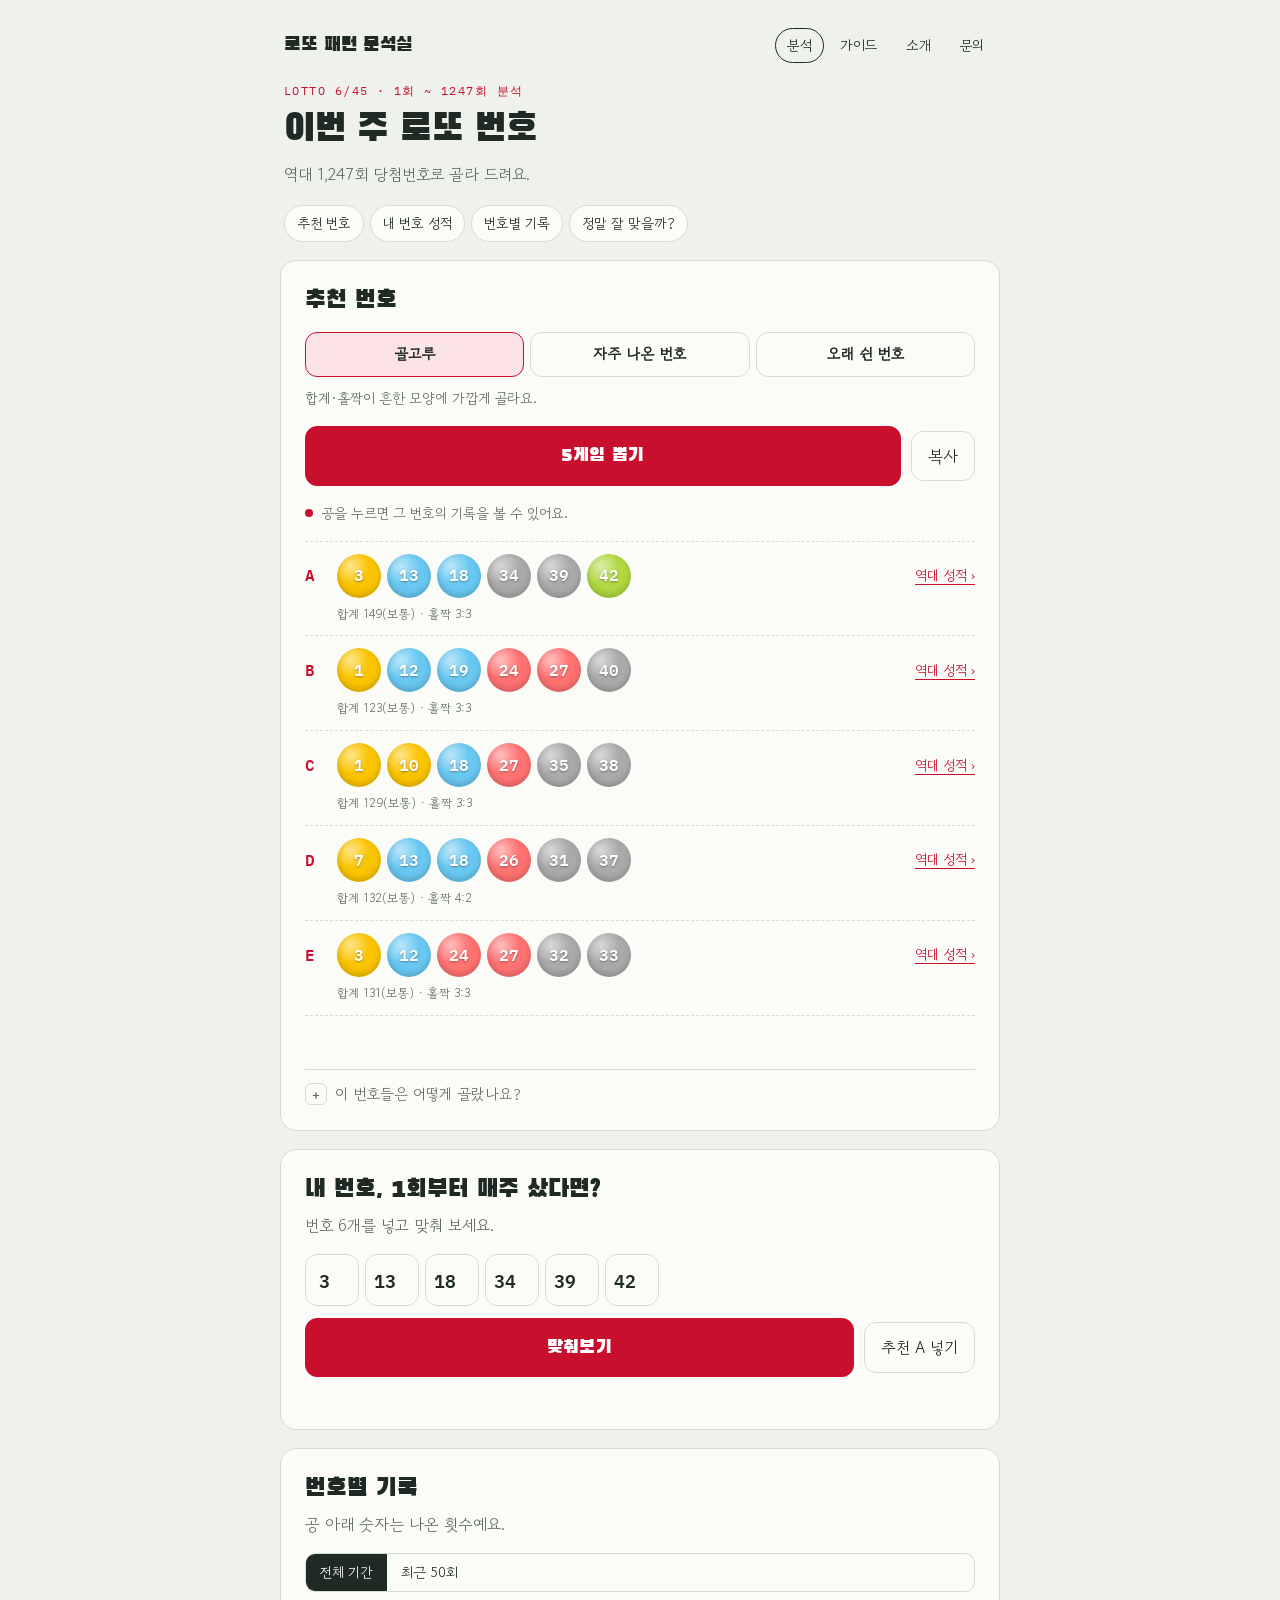
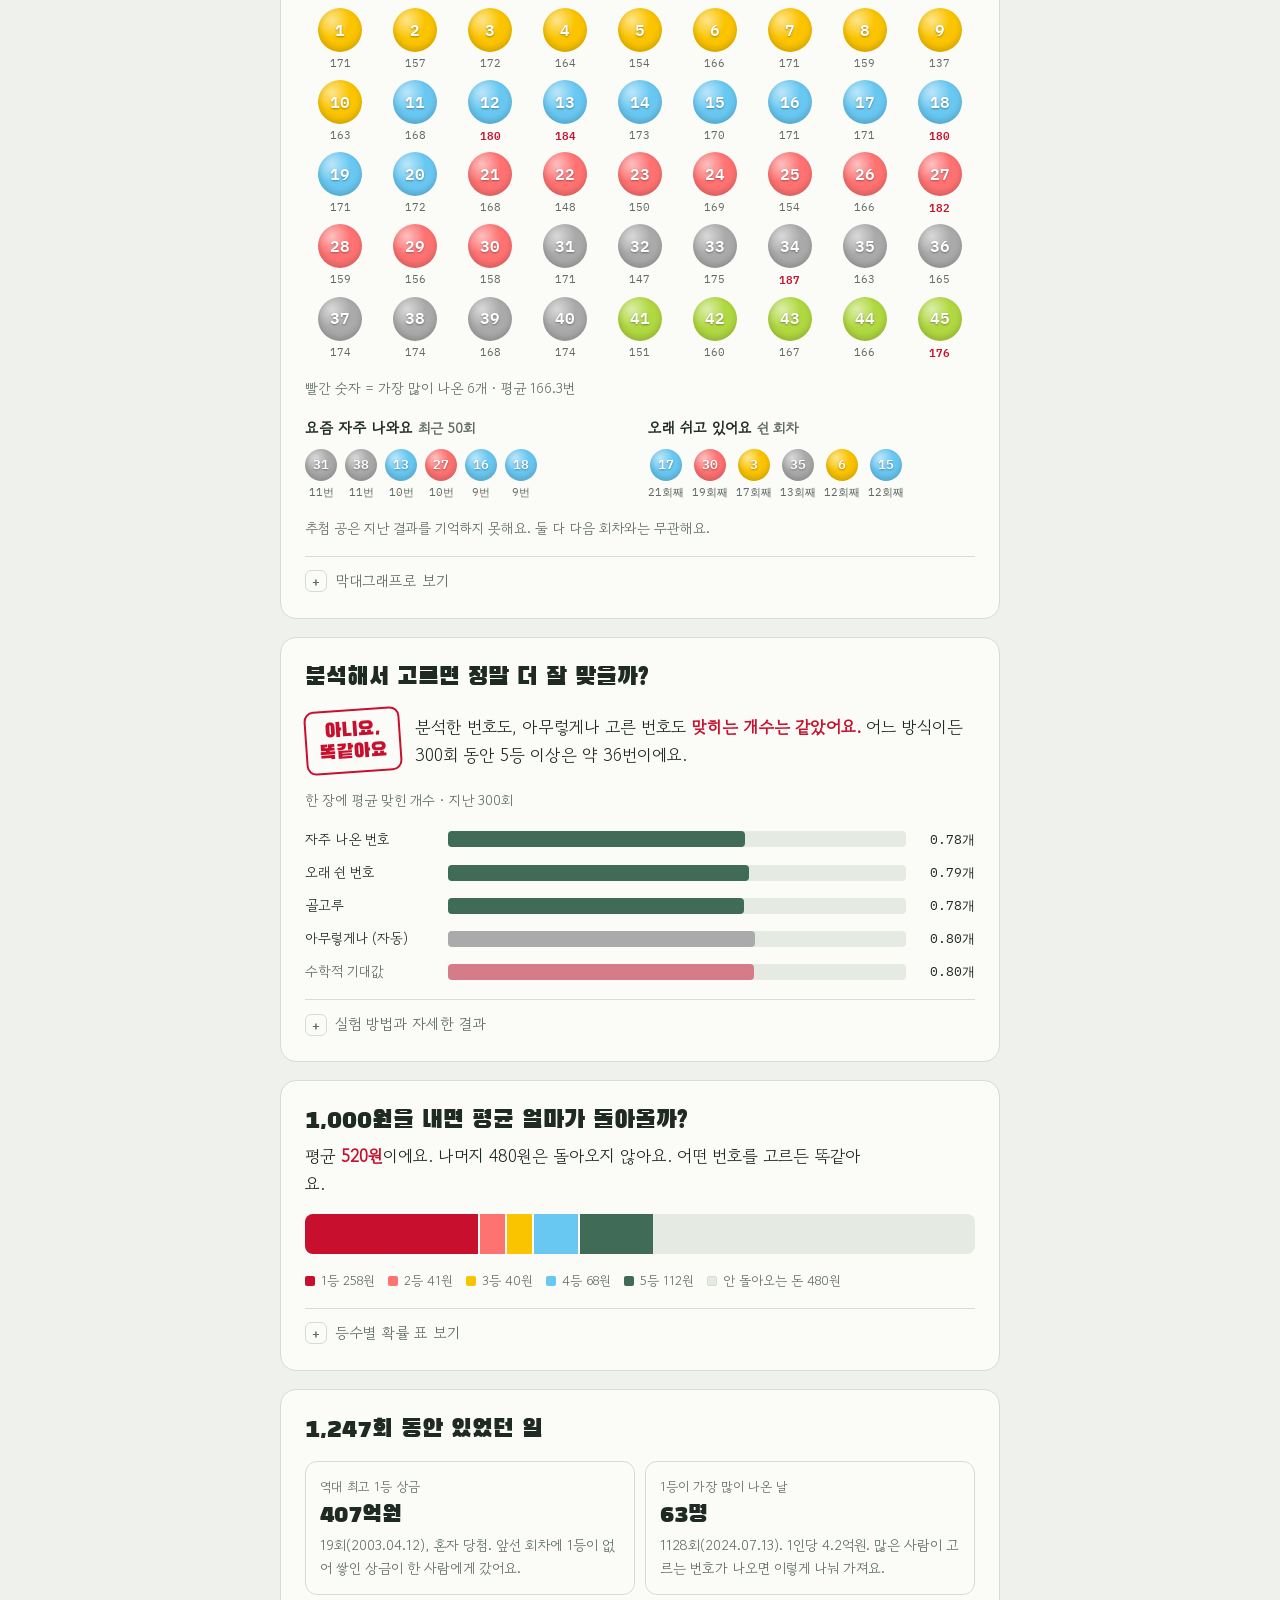
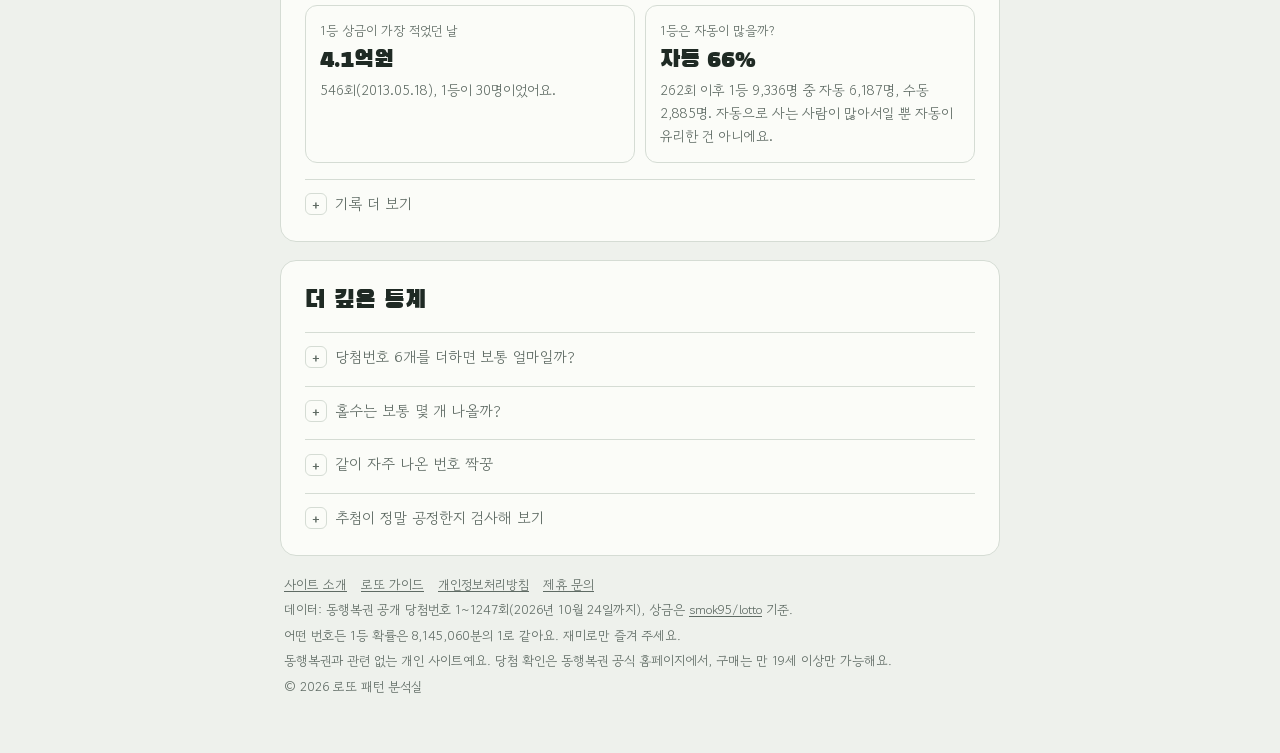
==== commit 3a5012c1: "Add Google Analytics tag to all pages Also disclose Google Analytics use in the privacy policy.  Co-" ====
--- a/index.html
+++ b/index.html
@@ -1,6 +1,14 @@
 <!doctype html>
 <html lang="ko">
 <head>
+<!-- Google tag (gtag.js) -->
+<script async src="https://www.googletagmanager.com/gtag/js?id=G-82LNL4HNFK"></script>
+<script>
+  window.dataLayer = window.dataLayer || [];
+  function gtag(){dataLayer.push(arguments);}
+  gtag('js', new Date());
+
+  gtag('config', 'G-82LNL4HNFK');</script>
 <meta charset="utf-8">
 <meta name="viewport" content="width=device-width, initial-scale=1, viewport-fit=cover">
 <title>로또 패턴 분석실: 역대 당첨번호 통계와 추천 번호</title>
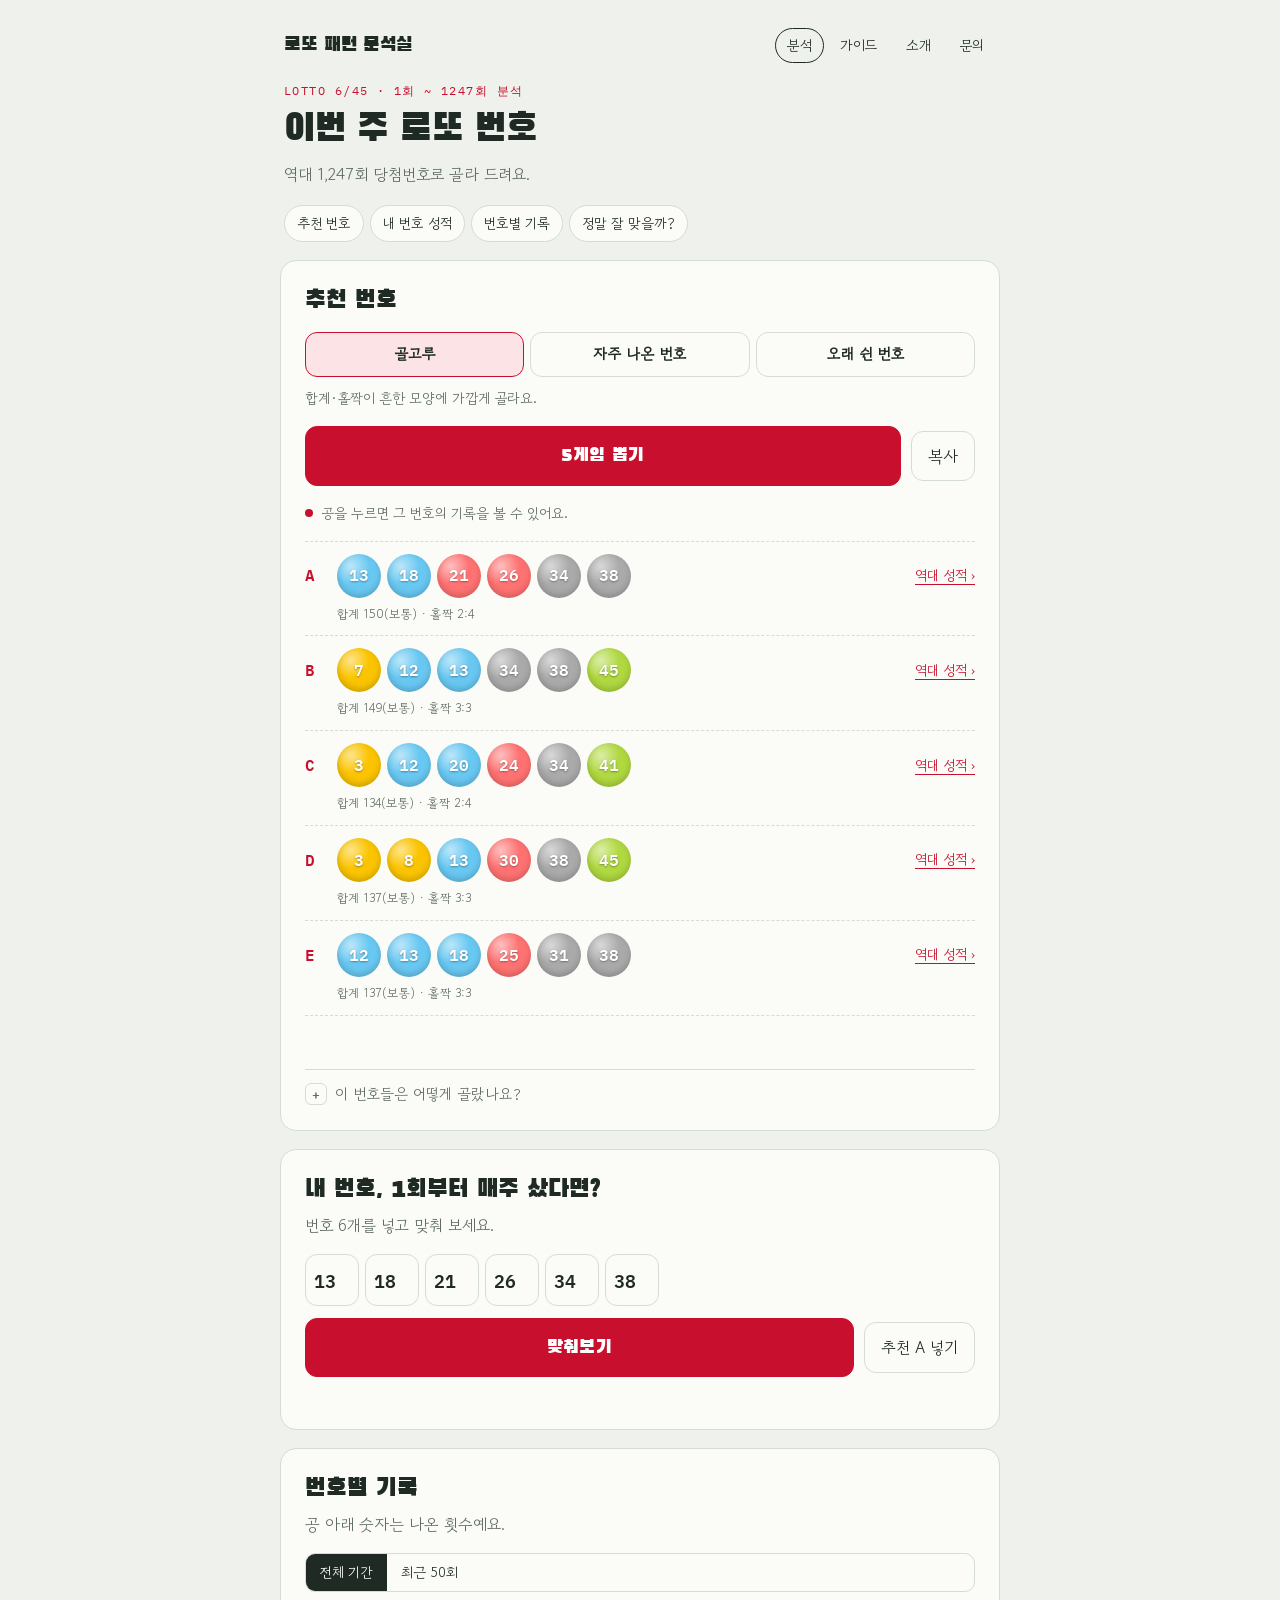
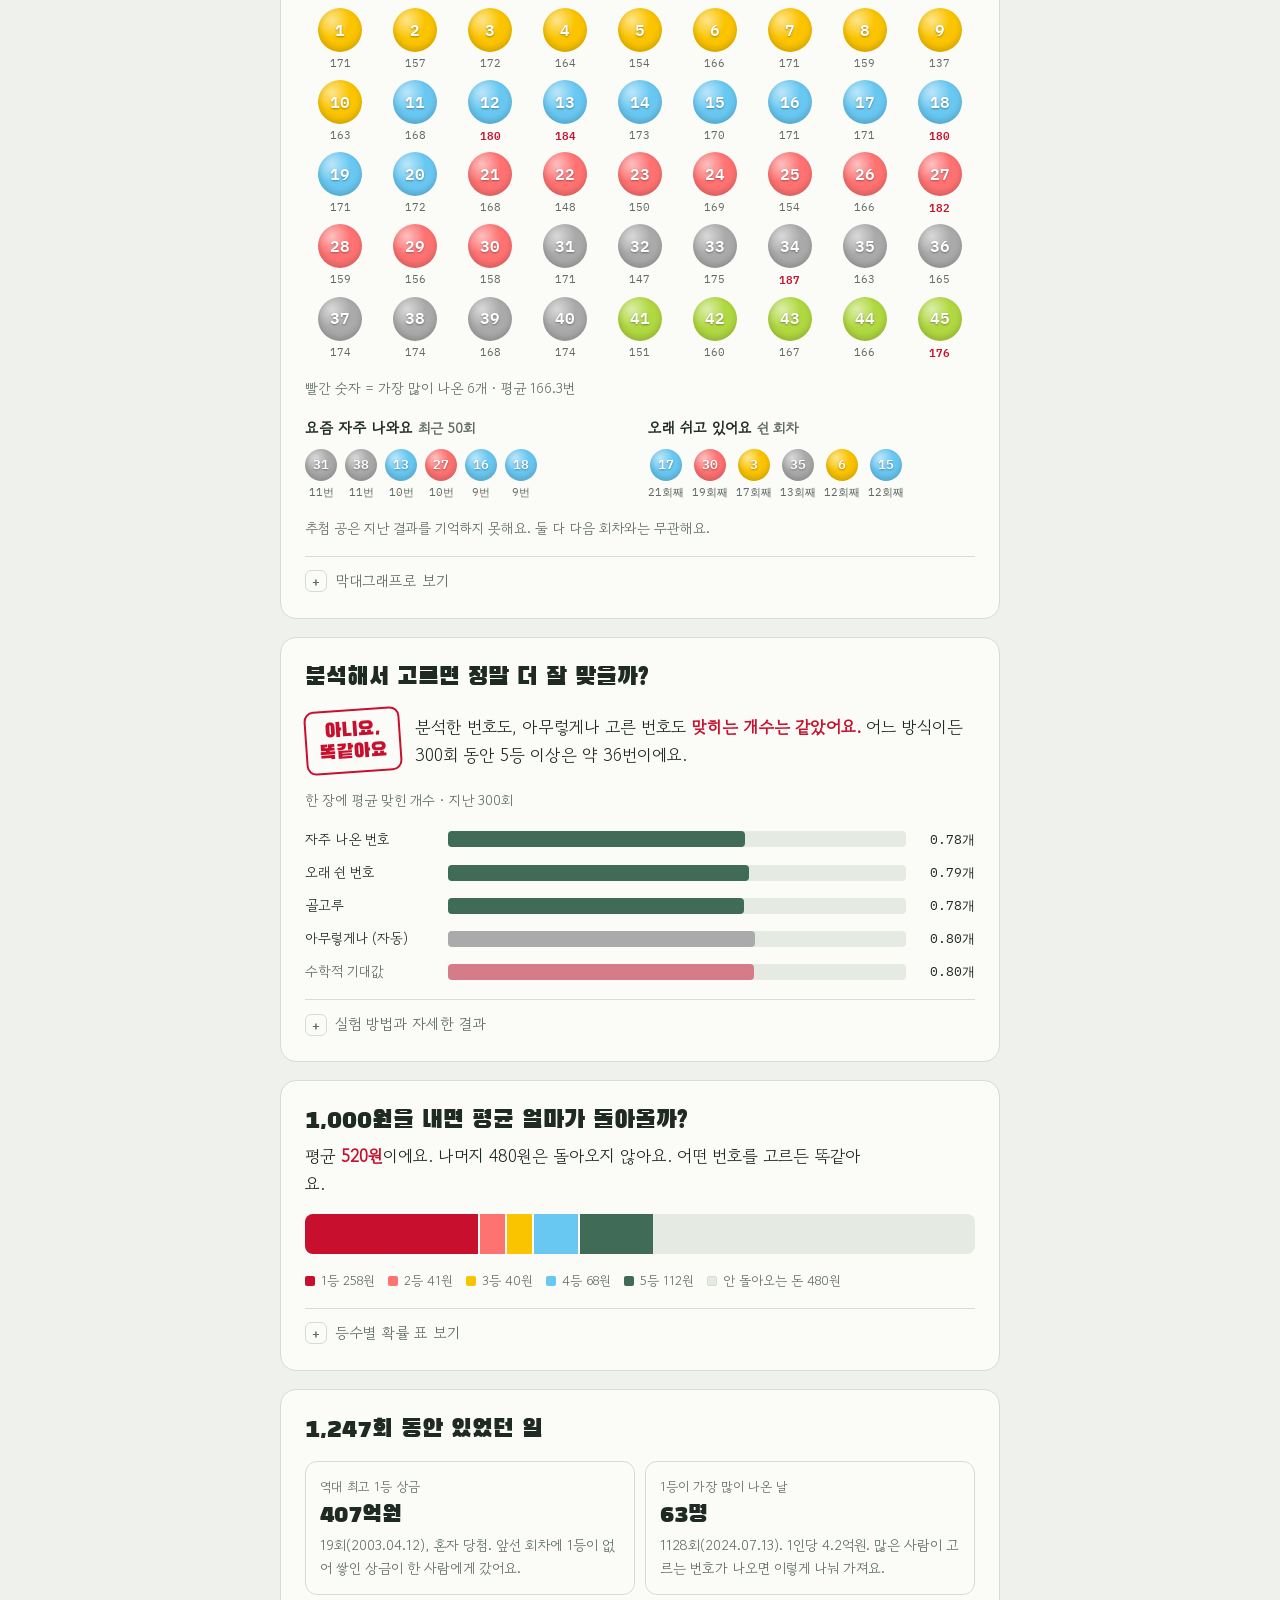
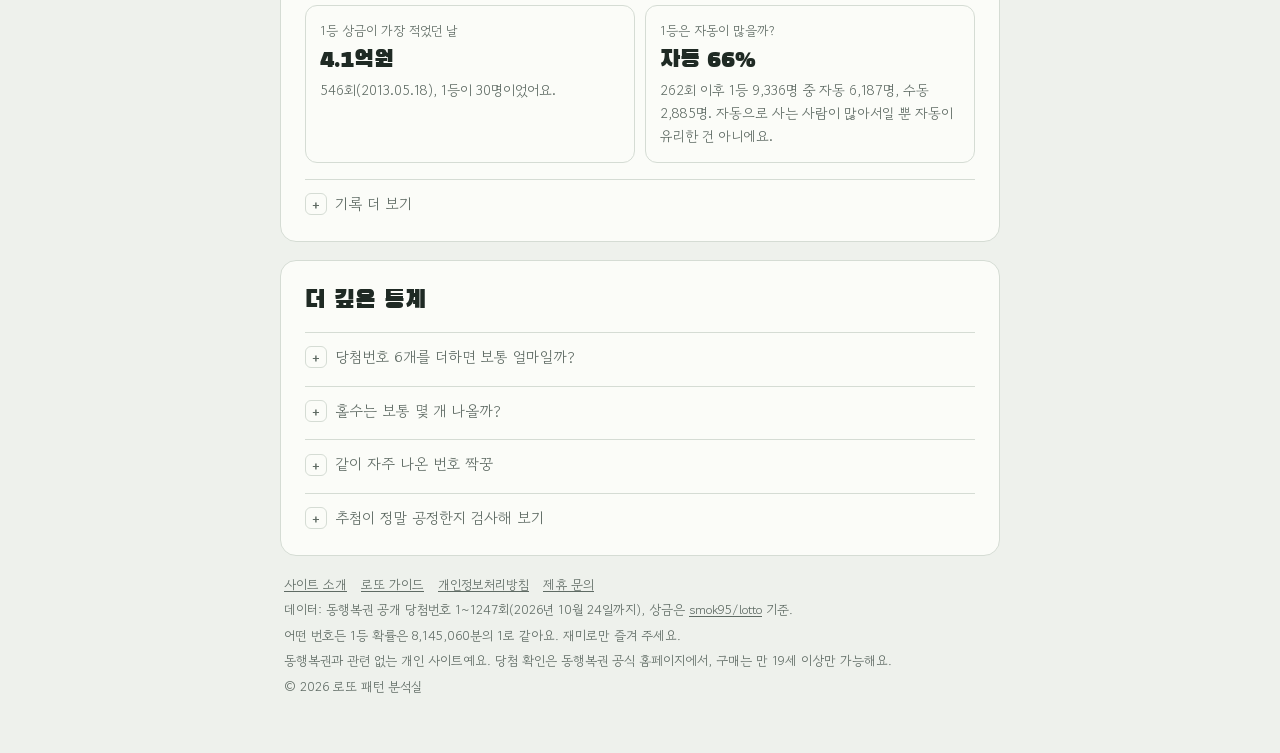
==== commit 26f1d505: "Add Microsoft Clarity to all pages Also disclose Clarity use in the privacy policy.  Co-Authored-By:" ====
--- a/index.html
+++ b/index.html
@@ -9,6 +9,13 @@
   gtag('js', new Date());
 
   gtag('config', 'G-82LNL4HNFK');</script>
+<script type="text/javascript">
+    (function(c,l,a,r,i,t,y){
+        c[a]=c[a]||function(){(c[a].q=c[a].q||[]).push(arguments)};
+        t=l.createElement(r);t.async=1;t.src="https://www.clarity.ms/tag/"+i;
+        y=l.getElementsByTagName(r)[0];y.parentNode.insertBefore(t,y);
+    })(window, document, "clarity", "script", "z6rm7sckie");
+</script>
 <meta charset="utf-8">
 <meta name="viewport" content="width=device-width, initial-scale=1, viewport-fit=cover">
 <title>로또 패턴 분석실: 역대 당첨번호 통계와 추천 번호</title>
